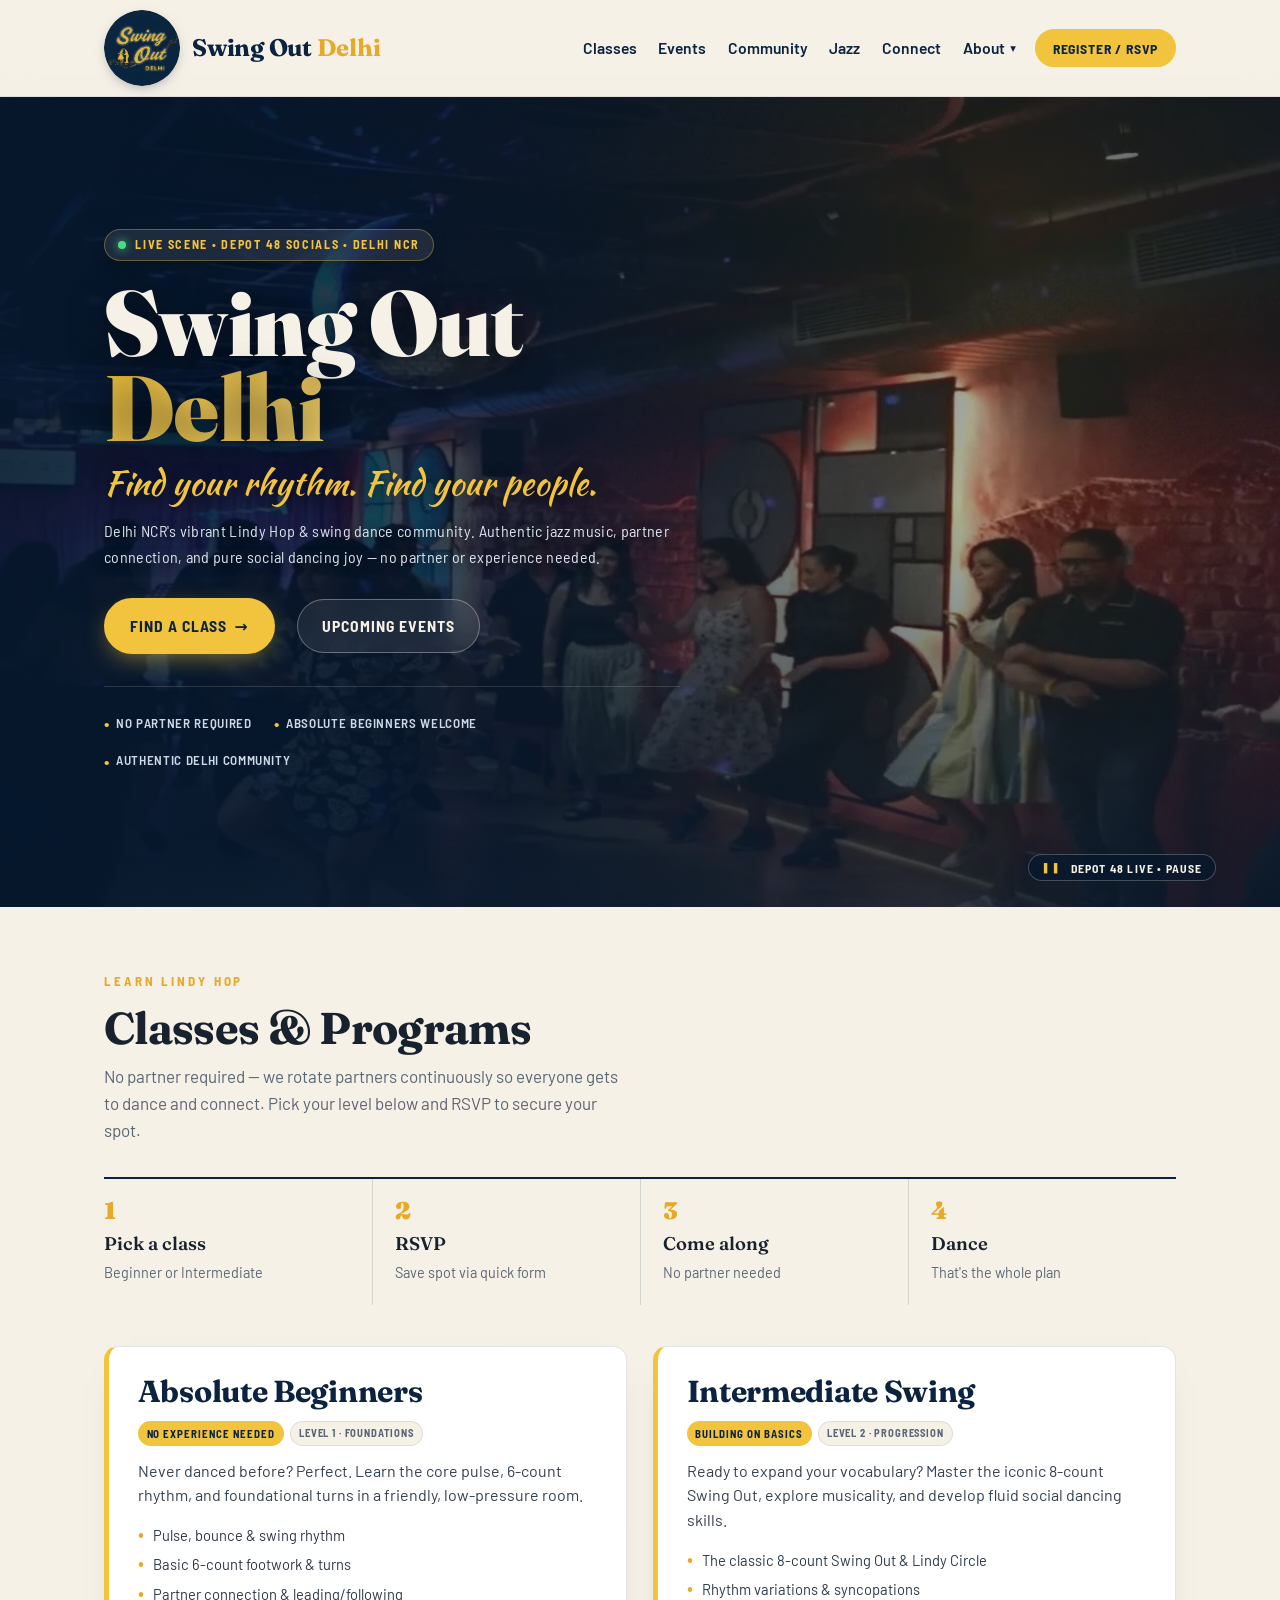
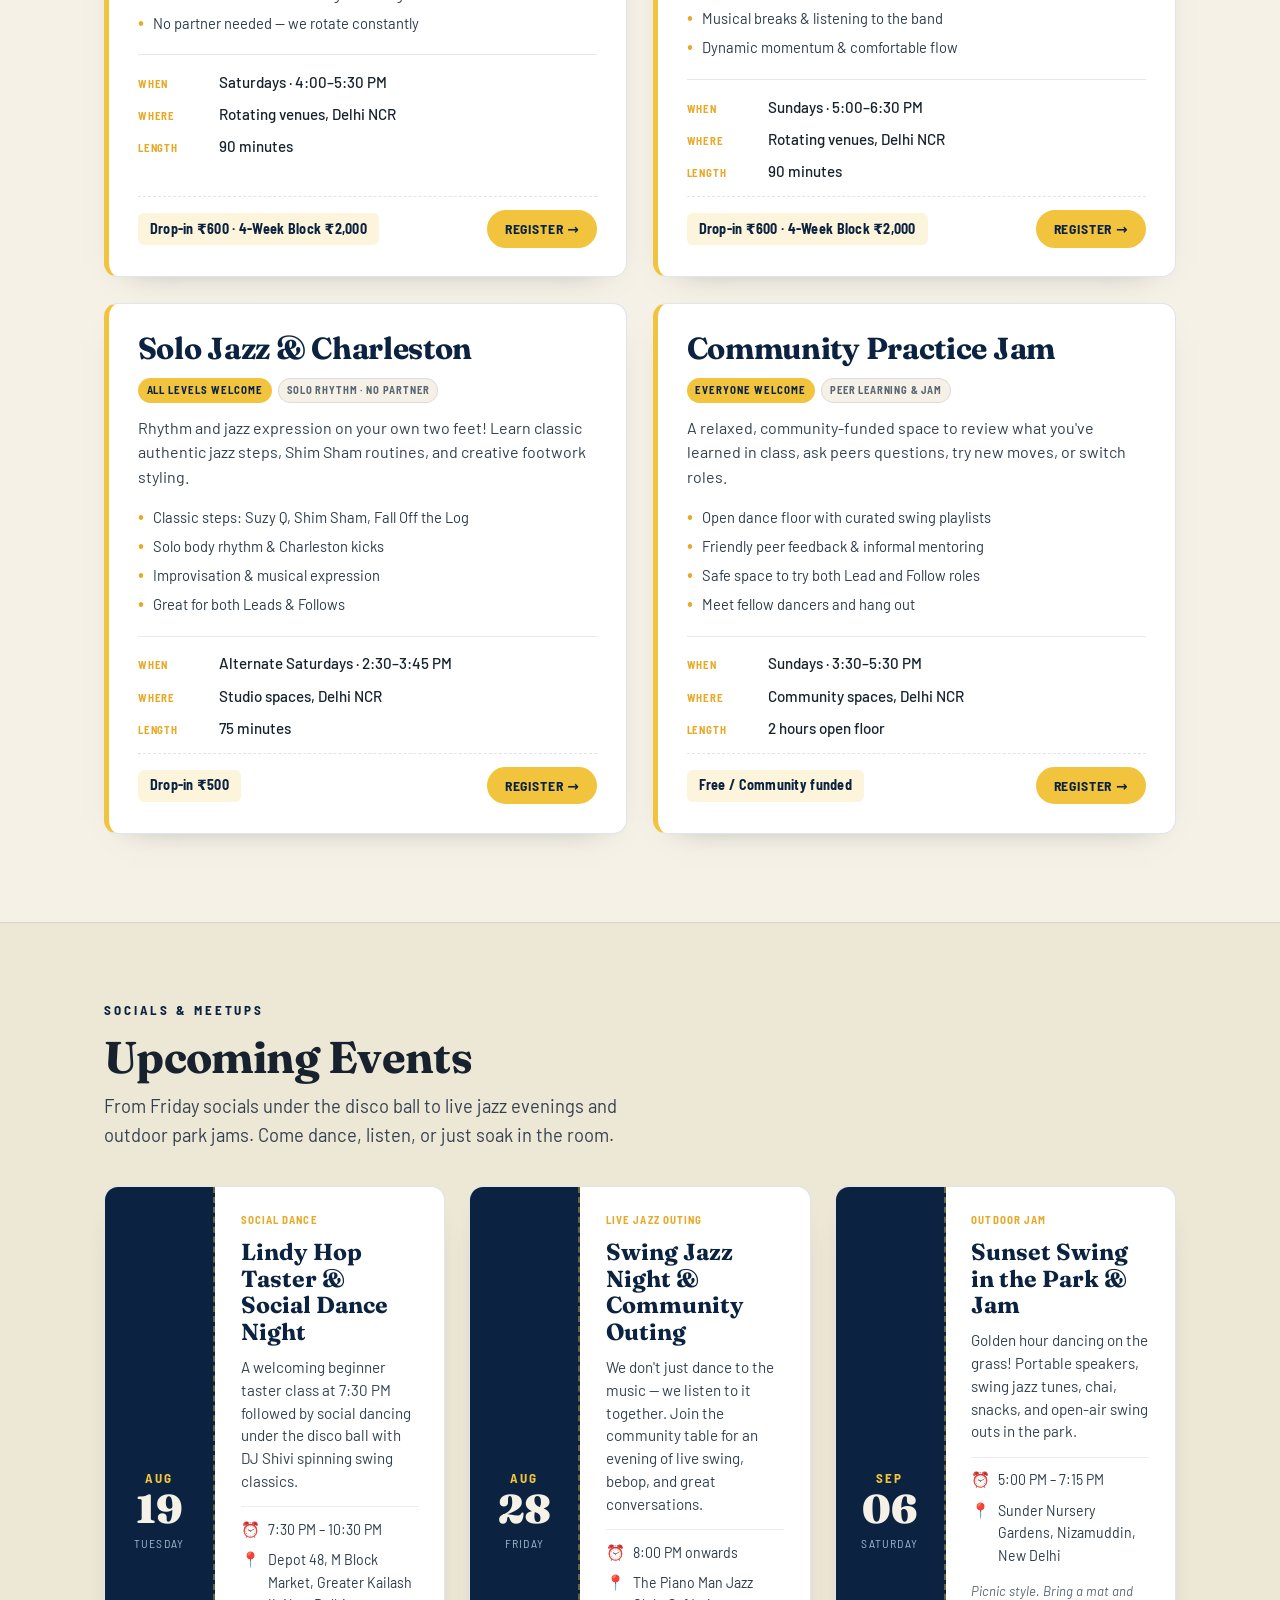
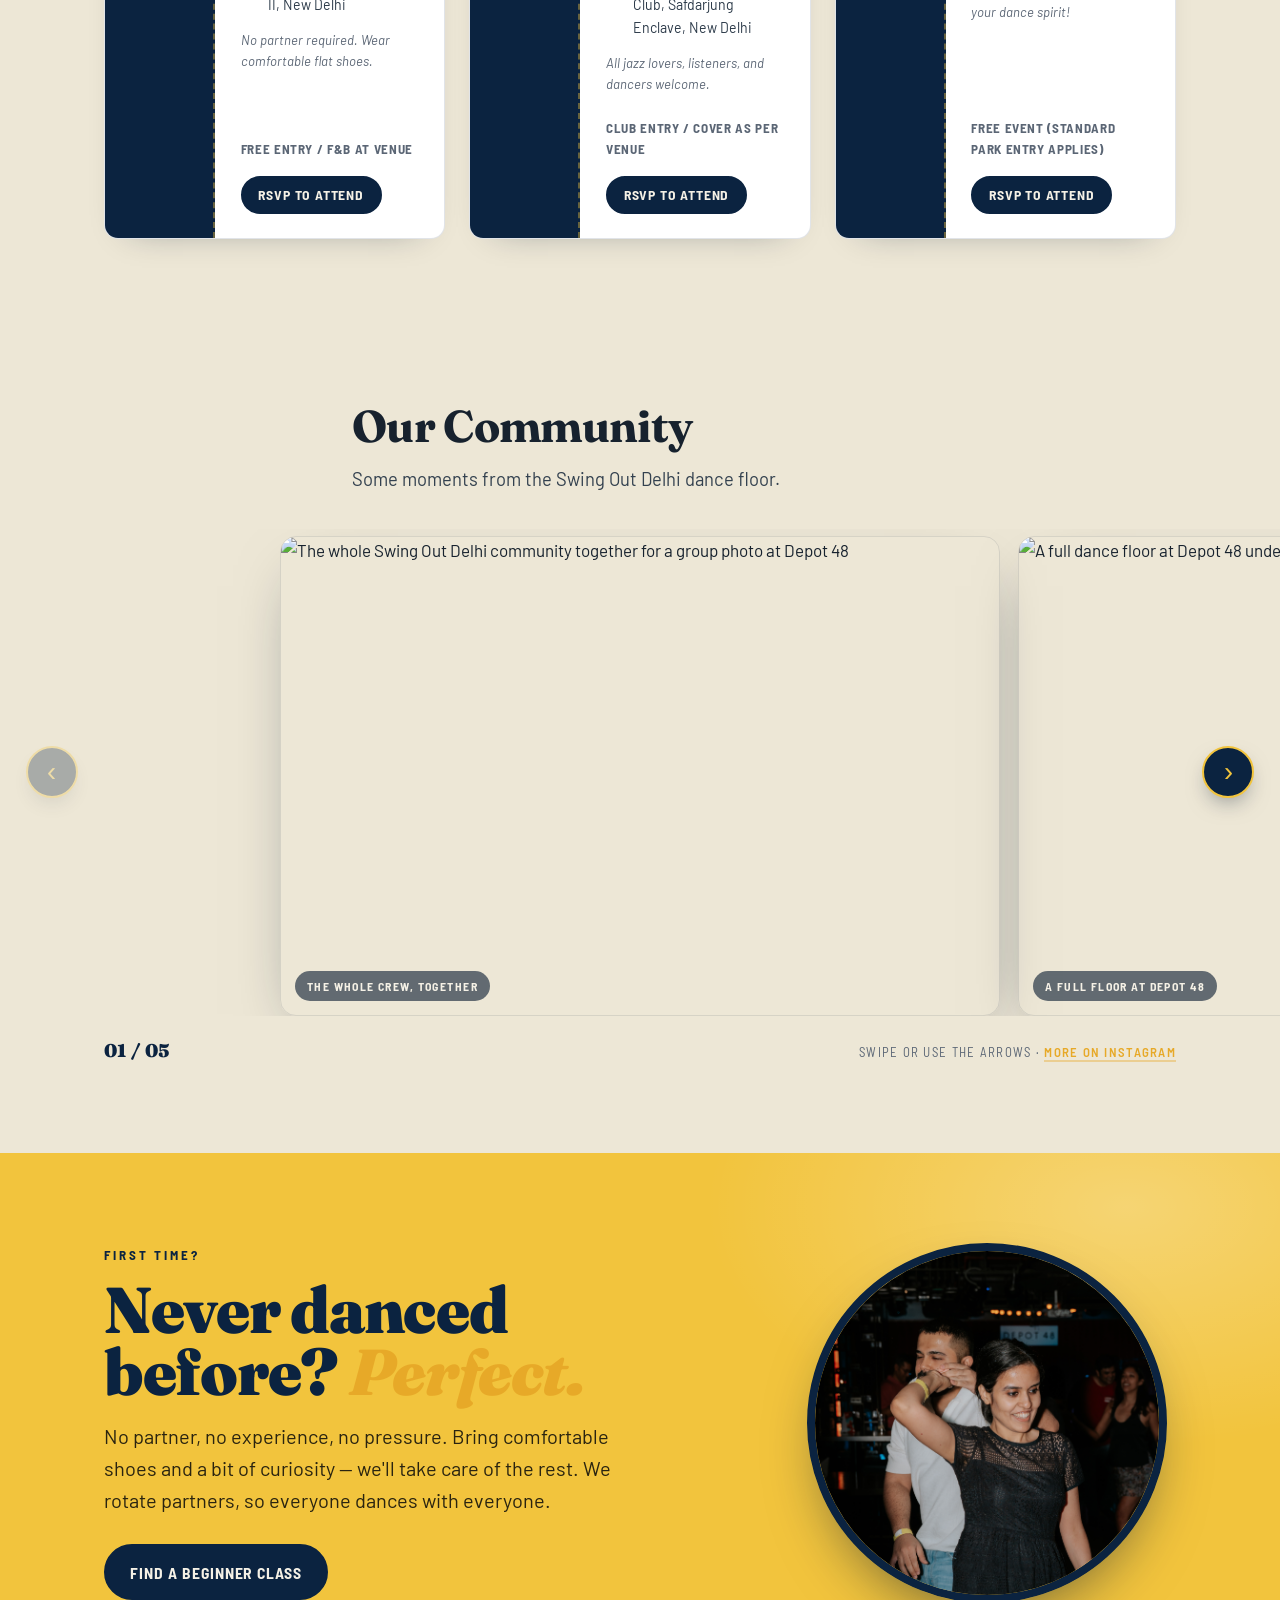
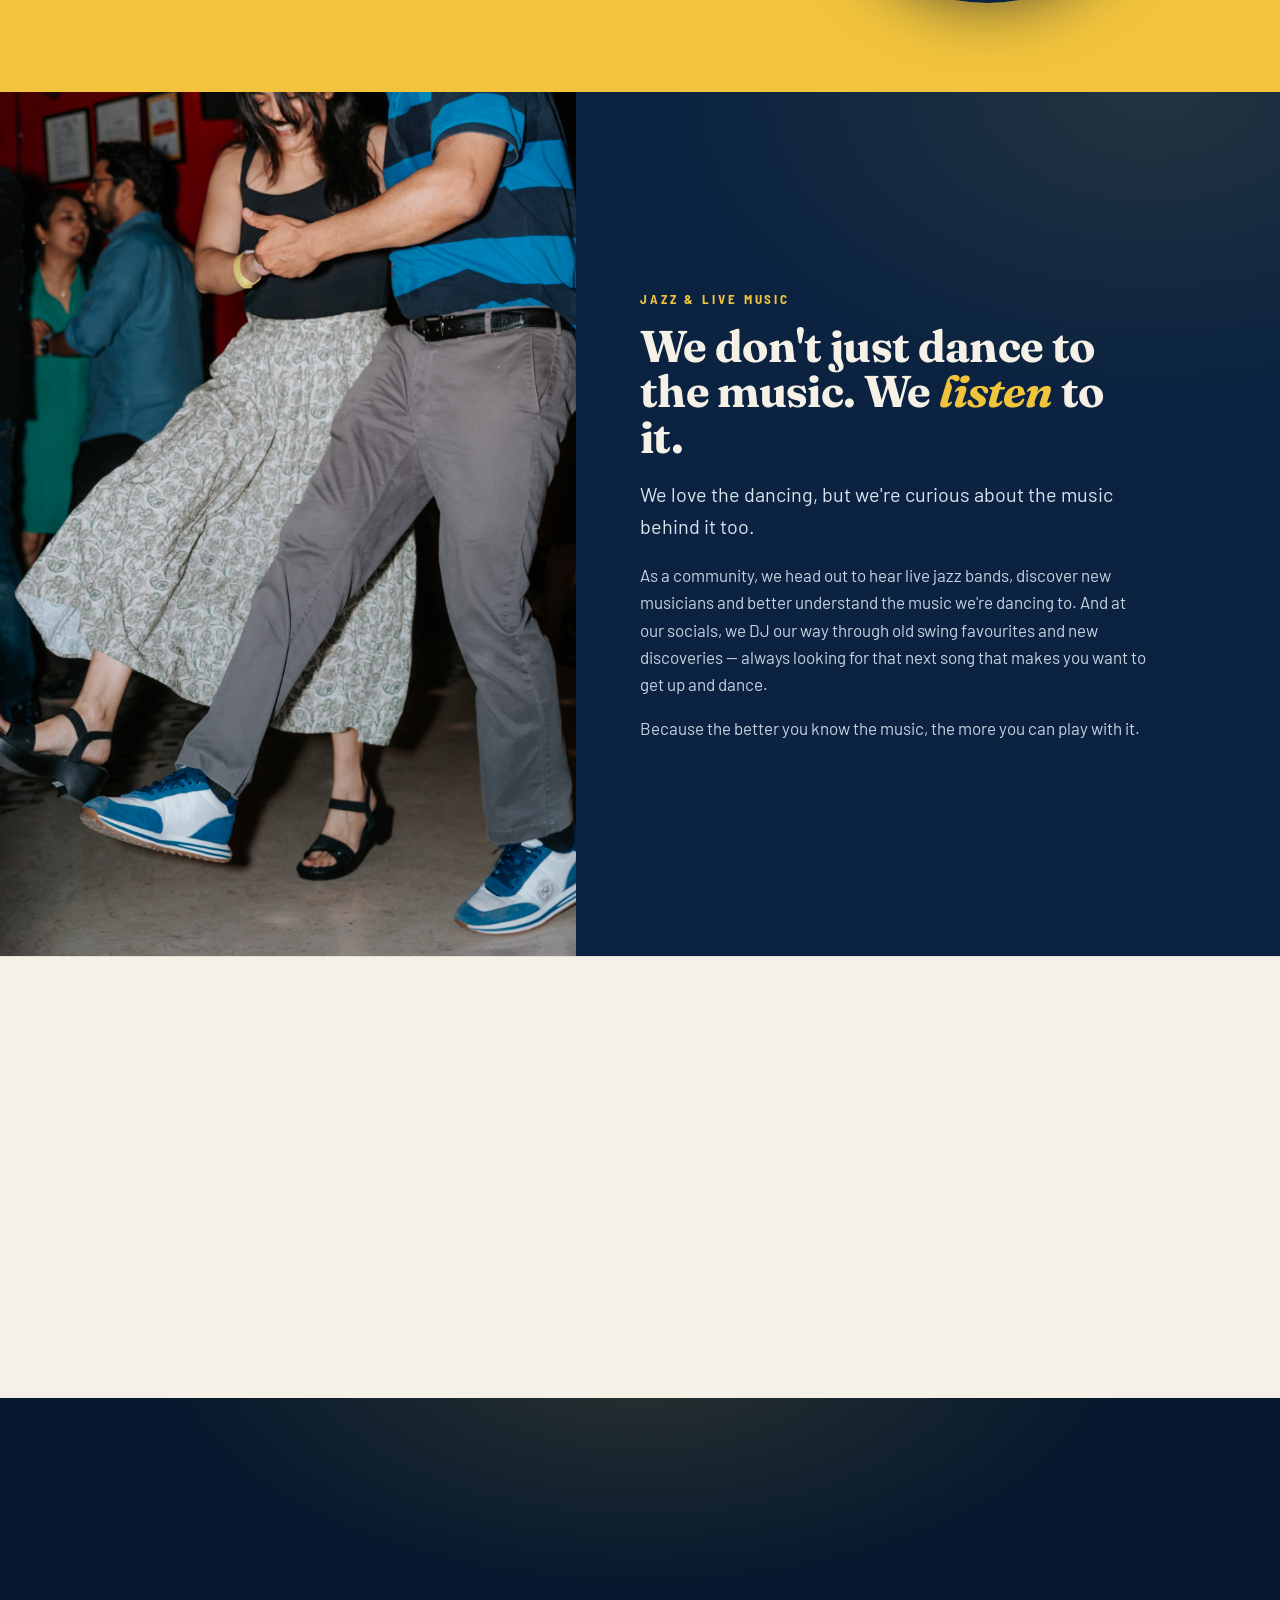
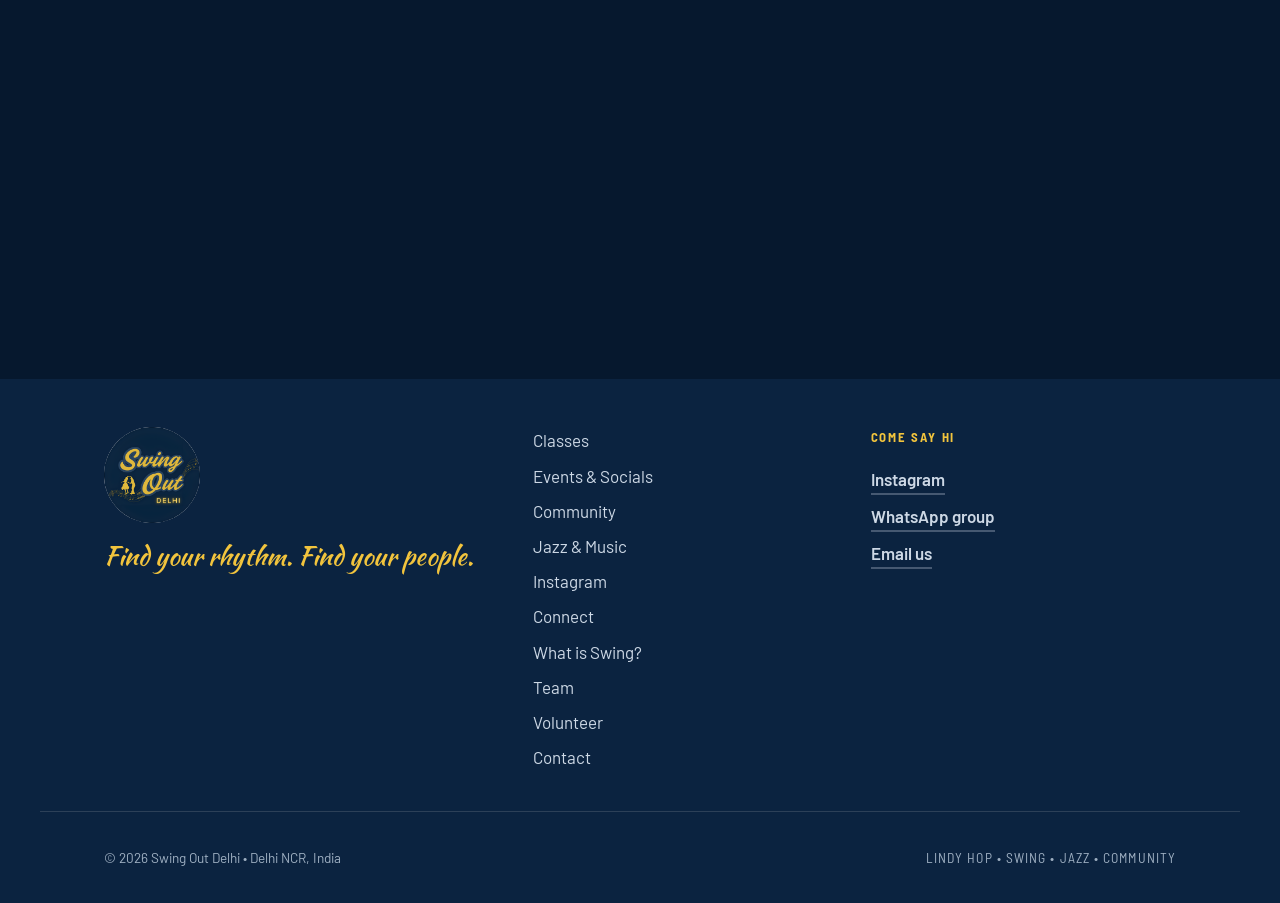
==== Sod_website8Aug26/index.html @ bc7a516e "video and structure improve" ====
<!doctype html>
<html lang="en">
<head>
  <meta charset="utf-8" />
  <meta name="viewport" content="width=device-width, initial-scale=1" />
  <title>Swing Out Delhi — Find your rhythm. Find your people.</title>
  <meta name="description" content="Swing Out Delhi is a new Lindy Hop and swing dance scene in Delhi NCR — classes, socials and jazz, built by its community. Beginners welcome. No partner required." />

  <meta property="og:title" content="Swing Out Delhi — Lindy Hop &amp; Swing Dance in Delhi" />
  <meta property="og:description" content="Find your rhythm. Find your people. A new Delhi swing scene — classes, socials and jazz. Beginners welcome, no partner required." />
  <meta property="og:type" content="website" />
  <meta property="og:image" content="assets/img/g-07468.jpg" />

  <link rel="icon" href="assets/img/logo.png" />

  <link rel="preconnect" href="https://fonts.googleapis.com" />
  <link rel="preconnect" href="https://fonts.gstatic.com" crossorigin />
  <link href="https://fonts.googleapis.com/css2?family=Fraunces:ital,opsz,wght@0,9..144,400;0,9..144,500;0,9..144,600;0,9..144,700;0,9..144,900;1,9..144,500;1,9..144,600;1,9..144,900&family=Kaushan+Script&family=Barlow:wght@400;500;600;700&family=Barlow+Semi+Condensed:wght@500;600;700&display=swap" rel="stylesheet" />

  <link rel="stylesheet" href="styles.css" />
  <noscript><style>.reveal{opacity:1;transform:none}.mobile-menu{display:none}</style></noscript>
</head>
<body>
  <a class="skip-link" href="#main">Skip to content</a>

  <!-- Header / Nav -->
  <header class="nav" id="nav">
    <div class="wrap nav__inner">
      <a class="brand" href="#top" aria-label="Swing Out Delhi home">
        <img src="assets/img/logo.png" alt="Swing Out Delhi" width="76" height="76" />
        <span class="brand__text">Swing Out <em>Delhi</em></span>
      </a>

      <nav class="nav__links" aria-label="Primary">
        <a href="#whats-on">Classes</a>
        <a href="#upcoming-events">Events</a>
        <a href="#community">Community</a>
        <a href="#jazz">Jazz</a>
        <a href="connect.html">Connect</a>
        <div class="nav__dd">
          <button type="button" class="nav__ddbtn" aria-expanded="false" aria-haspopup="true" aria-controls="aboutMenu">About</button>
          <div class="nav__ddmenu" id="aboutMenu" role="menu" aria-label="About">
            <a role="menuitem" href="what-is-swing.html">What is Swing?</a>
            <a role="menuitem" href="shivi.html">Team</a>
            <a role="menuitem" href="volunteer.html">Volunteer</a>
            <a role="menuitem" href="#contact">Contact</a>
          </div>
        </div>
      </nav>

      <button type="button" class="btn btn--sm btn--gold nav__cta" data-rsvp="general">Register / RSVP</button>

      <button class="nav__toggle" id="navToggle" aria-expanded="false" aria-controls="mobileMenu" aria-label="Open menu">
        <span></span><span></span><span></span>
      </button>
    </div>

    <div class="mobile-menu" id="mobileMenu" hidden>
      <a href="#whats-on">Classes</a>
      <a href="#upcoming-events">Events &amp; Socials</a>
      <a href="#community">Community</a>
      <a href="#beginners">Beginners</a>
      <a href="#jazz">Jazz &amp; Music</a>
      <a href="#instagram">Instagram</a>
      <a href="connect.html">Connect</a>
      <p class="mobile-menu__group">About</p>
      <a href="what-is-swing.html">What is Swing?</a>
      <a href="shivi.html">Team</a>
      <a href="volunteer.html">Volunteer</a>
      <a href="#contact">Contact</a>
      <button type="button" class="btn btn--gold" data-rsvp="general" style="margin-top:.8rem; width:100%;">Register / RSVP</button>
    </div>
  </header>

  <main id="main">
    <!-- 1 · CINEMATIC DANCE VIDEO HERO -->
    <section class="hero" id="top">
      <div class="hero__media">
        <video class="hero__video" id="heroVideo" autoplay muted loop playsinline poster="assets/img/video-poster.jpg" preload="auto">
          <source src="assets/video/dance-hero.mp4" type="video/mp4" />
          <img src="assets/img/video-poster.jpg" alt="Swing Out Delhi dancers moving together at Depot 48" />
        </video>
      </div>
      <div class="hero__overlay"></div>

      <div class="wrap hero__inner">
        <div class="hero__content">
          <div class="hero__pill reveal">
            <span class="hero__pill-dot"></span>
            <span>Live Scene &bull; Depot 48 Socials &bull; Delhi NCR</span>
          </div>

          <h1 class="hero__title reveal">
            <span class="hero__title-line">Swing Out</span>
            <span class="hero__title-line hero__title-accent">Delhi</span>
          </h1>

          <p class="hero__tagline script reveal">Find your rhythm. Find your people.</p>

          <p class="hero__sub reveal">
            Delhi NCR's vibrant Lindy Hop &amp; swing dance community. Authentic jazz music, partner connection, and pure social dancing joy — no partner or experience needed.
          </p>

          <div class="hero__cta reveal">
            <a class="btn btn--gold btn--glow" href="#whats-on">Find a Class <span aria-hidden="true">&rarr;</span></a>
            <a class="btn btn--ghost-glass" href="#upcoming-events">Upcoming Events</a>
          </div>

          <div class="hero__perks reveal">
            <span class="hero__perk">No Partner Required</span>
            <span class="hero__perk">Absolute Beginners Welcome</span>
            <span class="hero__perk">Authentic Delhi Community</span>
          </div>
        </div>
      </div>

      <!-- Floating Video Control Badge -->
      <div class="hero__video-bar">
        <button type="button" class="hero__video-btn" id="heroVideoToggle" aria-label="Pause background video" title="Toggle background video playback">
          <span class="hero__video-icon" id="heroVideoIcon" aria-hidden="true">&#10074;&#10074;</span>
          <span class="hero__video-label" id="heroVideoLabel">Depot 48 Live &bull; Pause</span>
        </button>
      </div>
    </section>

    <!-- 2 · CLASSES & LEARNING -->
    <section class="whatson" id="whats-on">
      <div class="wrap whatson__inner">
        <header class="whatson__head reveal">
          <p class="kicker">Learn Lindy Hop</p>
          <h2 class="display-2">Classes &amp; Programs</h2>
          <p class="whatson__note">
            No partner required — we rotate partners continuously so everyone gets to dance and connect. Pick your level below and RSVP to secure your spot.
          </p>
        </header>

        <ol class="steps reveal">
          <li class="step"><span class="step__n">1</span><span class="step__t">Pick a class</span><span class="step__d">Beginner or Intermediate</span></li>
          <li class="step"><span class="step__n">2</span><span class="step__t">RSVP</span><span class="step__d">Save spot via quick form</span></li>
          <li class="step"><span class="step__n">3</span><span class="step__t">Come along</span><span class="step__d">No partner needed</span></li>
          <li class="step"><span class="step__n">4</span><span class="step__t">Dance</span><span class="step__d">That's the whole plan</span></li>
        </ol>

        <div class="events" id="events"><!-- populated from data.js --></div>
      </div>
    </section>

    <!-- 2.5 · UPCOMING EVENTS & SOCIALS -->
    <section class="upcoming" id="upcoming-events">
      <div class="wrap upcoming__inner">
        <header class="upcoming__head reveal">
          <p class="kicker kicker--navy">Socials &amp; Meetups</p>
          <h2 class="display-2">Upcoming Events</h2>
          <p class="upcoming__lead">
            From Friday socials under the disco ball to live jazz evenings and outdoor park jams. Come dance, listen, or just soak in the room.
          </p>
        </header>

        <div class="upcoming-grid" id="upcomingEventsList"><!-- populated from data.js --></div>
      </div>
    </section>

    <!-- 3 · COMMUNITY (intro + carousel) -->
    <section class="community" id="community">
      <div class="wrap community__head reveal">
        <h2 class="display-2">Our Community</h2>
        <p class="community__lead">Some moments from the Swing Out Delhi dance floor.</p>
      </div>

      <!-- Photo carousel -->
      <div class="carousel" role="group" aria-roledescription="carousel" aria-label="Photos from Swing Out Delhi socials">
        <ul class="carousel__viewport" id="carouselViewport">
          <li class="carousel__slide"><figure><img src="assets/img/g-07468.jpg" alt="The whole Swing Out Delhi community together for a group photo at Depot 48" loading="lazy" /><figcaption>The whole crew, together</figcaption></figure></li>
          <li class="carousel__slide"><figure><img src="assets/img/floor-wide.jpg" alt="A full dance floor at Depot 48 under a disco ball" loading="lazy" /><figcaption>A full floor at Depot 48</figcaption></figure></li>
          <li class="carousel__slide"><figure><img src="assets/img/two-laugh.jpg" alt="Two friends laughing while dancing together" loading="lazy" /><figcaption>Dancing with friends</figcaption></figure></li>
          <li class="carousel__slide"><figure><img src="assets/img/two-spin.jpg" alt="Two dancers spinning, hands linked overhead" loading="lazy" /><figcaption>Spins and swing outs</figcaption></figure></li>
          <li class="carousel__slide"><figure><img src="assets/img/g-07485.jpg" alt="Partners dancing and smiling on the floor" loading="lazy" /><figcaption>On the floor</figcaption></figure></li>
        </ul>

        <button class="carousel__btn carousel__btn--prev" id="carPrev" type="button" aria-label="Previous photo">&#8249;</button>
        <button class="carousel__btn carousel__btn--next" id="carNext" type="button" aria-label="Next photo">&#8250;</button>

        <div class="carousel__foot wrap">
          <p class="carousel__status" id="carStatus" aria-live="polite">01 / 05</p>
          <p class="carousel__hint">Swipe or use the arrows &middot; <a class="link" href="https://www.instagram.com/swingoutdelhi/" target="_blank" rel="noopener">more on Instagram</a></p>
        </div>
      </div>
    </section>

    <!-- 4 · BEGINNER INVITATION -->
    <section class="beginner" id="beginners">
      <div class="wrap beginner__inner">
        <div class="beginner__text reveal">
          <p class="kicker kicker--navy">First time?</p>
          <h2 class="display-1">Never danced<br />before? <em>Perfect.</em></h2>
          <p class="beginner__sub">
            No partner, no experience, no pressure. Bring comfortable shoes and a bit of curiosity —
            we'll take care of the rest. We rotate partners, so everyone dances with everyone.
          </p>
          <a class="btn btn--navy" href="#whats-on">Find a beginner class</a>
        </div>
        <div class="beginner__circle reveal">
          <img src="assets/img/smile-dance.jpg" alt="A dancer smiling mid-turn on the floor at Depot 48" loading="lazy" />
        </div>
      </div>
    </section>

    <!-- 5 · JAZZ & LIVE MUSIC -->
    <section class="jazz" id="jazz">
      <div class="jazz__media reveal">
        <img src="assets/img/feet-move.jpg" alt="Close-up of dancers' feet and a swishing skirt mid-step" loading="lazy" />
      </div>
      <div class="jazz__text reveal">
        <p class="kicker kicker--gold">Jazz &amp; live music</p>
        <h2 class="display-2 on-navy">We don't just dance to the music. We <em>listen</em> to it.</h2>
        <p class="lead lead--light">
          We love the dancing, but we're curious about the music behind it too.
        </p>
        <p class="on-navy-muted">
          As a community, we head out to hear live jazz bands, discover new musicians and better
          understand the music we're dancing to. And at our socials, we DJ our way through old
          swing favourites and new discoveries — always looking for that next song that makes you
          want to get up and dance.
        </p>
        <p class="on-navy-muted">
          Because the better you know the music, the more you can play with it.
        </p>
      </div>
    <!-- 5 · JAZZ & LIVE MUSIC (ends) -->
    </section>

    <!-- 6 · INSTAGRAM GRID -->
    <section class="ig-section" id="instagram">
      <div class="wrap ig-inner">
        <header class="ig-header reveal">
          <div class="ig-header__left">
            <p class="kicker kicker--gold">@swingoutdelhi</p>
            <h2 class="display-2">Life on the dance floor</h2>
            <p class="ig-header__sub">Follow our stories, class recaps, and spontaneous social dance moments on Instagram.</p>
          </div>
          <a class="btn btn--gold btn--sm" href="https://www.instagram.com/swingoutdelhi/" target="_blank" rel="noopener">Follow @swingoutdelhi &rarr;</a>
        </header>

        <div class="ig-grid" id="igGrid"><!-- populated from data.js --></div>
      </div>
    </section>

    <!-- 7 · FINAL CTA -->
    <section class="cta" id="contact">
      <div class="wrap cta__inner">
        <p class="cta__script script reveal">Find your rhythm.</p>
        <p class="cta__script script cta__script--2 reveal">Find your people.</p>
        <p class="cta__sub reveal">There's always room on the dance floor. Come say hi.</p>
        <div class="cta__buttons reveal">
          <button type="button" class="btn btn--gold" data-rsvp="general">Register for a Class</button>
          <a class="btn btn--ghost-light" href="https://www.instagram.com/swingoutdelhi/" target="_blank" rel="noopener">Follow on Instagram</a>
        </div>
        <p class="cta__connect reveal">
          For our WhatsApp group and class announcements, write to
          <a class="link link--gold" href="mailto:swingoutdelhi@gmail.com">swingoutdelhi@gmail.com</a>.
          Classes at rotating venues across Delhi NCR.
        </p>
      </div>
    </section>
  </main>

  <footer class="footer">
    <div class="wrap footer__inner">
      <div class="footer__brand">
        <img src="assets/img/logo.png" alt="Swing Out Delhi" width="96" height="96" />
        <p class="footer__tag script">Find your rhythm. Find your people.</p>
      </div>
      <nav class="footer__nav" aria-label="Footer">
        <a href="#whats-on">Classes</a>
        <a href="#upcoming-events">Events &amp; Socials</a>
        <a href="#community">Community</a>
        <a href="#jazz">Jazz &amp; Music</a>
        <a href="#instagram">Instagram</a>
        <a href="connect.html">Connect</a>
        <a href="what-is-swing.html">What is Swing?</a>
        <a href="shivi.html">Team</a>
        <a href="volunteer.html">Volunteer</a>
        <a href="#contact">Contact</a>
      </nav>
      <div class="footer__connect">
        <p class="footer__connect-title">Come say hi</p>
        <a class="link" href="https://www.instagram.com/swingoutdelhi/" target="_blank" rel="noopener">Instagram</a>
        <a class="link" href="mailto:swingoutdelhi@gmail.com?subject=WhatsApp%20group%20access">WhatsApp group</a>
        <a class="link" href="mailto:swingoutdelhi@gmail.com">Email us</a>
      </div>
    </div>
    <div class="wrap footer__base">
      <p>&copy; <span id="year">2026</span> Swing Out Delhi &bull; Delhi NCR, India</p>
      <p class="footer__made">Lindy Hop &bull; Swing &bull; Jazz &bull; Community</p>
    </div>
  </footer>

  <!-- RSVP / Registration Modal -->
  <div class="modal-backdrop" id="rsvpModalBackdrop" role="dialog" aria-modal="true" aria-labelledby="modalTitle" aria-hidden="true">
    <div class="modal">
      <button type="button" class="modal__close" id="rsvpCloseBtn" aria-label="Close registration form">&times;</button>
      
      <!-- Form View -->
      <form class="rsvp-form" id="rsvpForm">
        <div class="modal__head">
          <p class="modal__kicker">RSVP &bull; Swing Out Delhi</p>
          <h3 class="modal__title" id="modalTitle">Save Your Spot on the Floor</h3>
          <p class="modal__sub">No partner required. Fill in your details below to register.</p>
        </div>

        <div class="form-group">
          <label class="form-label" for="rsvpSelect">Selecting Class or Event <em>*</em></label>
          <select class="form-control" id="rsvpSelect" required></select>
        </div>

        <div class="form-row">
          <div class="form-group">
            <label class="form-label" for="rsvpName">Full Name <em>*</em></label>
            <input type="text" class="form-control" id="rsvpName" placeholder="e.g. Rohan Sen" required />
          </div>
          <div class="form-group">
            <label class="form-label" for="rsvpPhone">WhatsApp / Phone <em>*</em></label>
            <input type="tel" class="form-control" id="rsvpPhone" placeholder="e.g. +91 98765 43210" required />
          </div>
        </div>

        <div class="form-group">
          <label class="form-label" for="rsvpEmail">Email Address <em>*</em></label>
          <input type="email" class="form-control" id="rsvpEmail" placeholder="you@example.com" required />
        </div>

        <div class="form-group">
          <label class="form-label">Dance Role Preference</label>
          <div class="role-grid">
            <div class="role-option">
              <input type="radio" name="danceRole" id="roleFollow" value="Follow" checked />
              <label for="roleFollow">Follow</label>
            </div>
            <div class="role-option">
              <input type="radio" name="danceRole" id="roleLead" value="Lead" />
              <label for="roleLead">Lead</label>
            </div>
            <div class="role-option">
              <input type="radio" name="danceRole" id="roleSwitch" value="Switch / Either" />
              <label for="roleSwitch">Either / Switch</label>
            </div>
          </div>
        </div>

        <div class="form-group">
          <label class="form-label">Attending Solo or with a Partner?</label>
          <div class="role-grid" style="grid-template-columns: 1fr 1fr;">
            <div class="role-option">
              <input type="radio" name="partnerStatus" id="partnerSolo" value="Solo (rotate with room)" checked />
              <label for="partnerSolo">Solo (We Rotate!)</label>
            </div>
            <div class="role-option">
              <input type="radio" name="partnerStatus" id="partnerTogether" value="With a Friend / Partner" />
              <label for="partnerTogether">With a Friend</label>
            </div>
          </div>
        </div>

        <div class="form-group">
          <label class="form-label" for="rsvpNotes">Questions or First-Timer Notes (Optional)</label>
          <input type="text" class="form-control" id="rsvpNotes" placeholder="Any questions or notes" />
        </div>

        <p class="form-error" id="rsvpError"></p>

        <button type="submit" class="btn btn--gold form-submit" id="rsvpSubmitBtn">Confirm Registration &rarr;</button>
        <p class="form-hint">We'll send venue directions and confirmation to your WhatsApp and email.</p>
      </form>

      <!-- Success View -->
      <div class="modal-success" id="rsvpSuccess">
        <div class="modal-success__icon">&#10003;</div>
        <h3>You're on the list!</h3>
        <p id="rsvpSuccessDetails">We've recorded your registration.</p>
        <p>Check your WhatsApp &amp; inbox for directions, schedule updates, and preparation tips. We can't wait to dance with you!</p>
        <button type="button" class="btn btn--navy" id="rsvpDoneBtn">Back to Website</button>
      </div>
    </div>
  </div>

  <script src="data.js"></script>
  <script src="script.js"></script>
</body>
</html>
---- Sod_website8Aug26/styles.css ----
/* =========================================================
   Swing Out Delhi — editorial jazz-poster system
   Palette from the logo: navy / mustard / cream
   ========================================================= */
:root{
  --navy:      #0B2340;
  --navy-900:  #06182E;
  --navy-800:  #10305A;
  --mustard:   #F2C43D;
  --mustard-2: #E7A928;
  --cream:     #F5F1E6;
  --cream-2:   #EDE7D6;
  --ink:       #17222E;
  --muted:     #5b6675;

  --maxw: 1200px;
  --pad: clamp(20px, 5vw, 68px);
  --radius: 14px;
  --shadow: 0 24px 60px -26px rgba(6,24,46,.5);

  --f-display: "Fraunces", Georgia, serif;
  --f-script:  "Kaushan Script", cursive;
  --f-cond:    "Barlow Semi Condensed", system-ui, sans-serif;
  --f-body:    "Barlow", system-ui, -apple-system, sans-serif;
}

*{ box-sizing:border-box; }
html{ scroll-behavior:smooth; }
body{
  margin:0; font-family:var(--f-body); color:var(--ink); background:var(--cream);
  font-size:17px; line-height:1.6; -webkit-font-smoothing:antialiased; overflow-x:hidden;
}
img{ display:block; max-width:100%; }
a{ color:inherit; }

.wrap{ width:100%; max-width:var(--maxw); margin-inline:auto; padding-inline:var(--pad); }

.skip-link{ position:absolute; left:-999px; top:0; background:var(--mustard); color:var(--navy); padding:10px 16px; z-index:200; border-radius:0 0 8px 0; font-weight:700; }
.skip-link:focus{ left:0; }
.sr-only{ position:absolute; width:1px; height:1px; padding:0; margin:-1px; overflow:hidden; clip:rect(0 0 0 0); white-space:nowrap; border:0; }

/* ---------- Type ---------- */
.script{ font-family:var(--f-script); font-weight:400; }
.kicker{ font-family:var(--f-cond); text-transform:uppercase; letter-spacing:.22em; font-size:.82rem; font-weight:700; color:var(--mustard-2); margin:0 0 .8rem; }
.kicker--gold{ color:var(--mustard); }
.kicker--navy{ color:var(--navy); }

/* Display headings — poster scale */
.display-1{ font-family:var(--f-display); font-weight:900; line-height:.96; letter-spacing:-.02em; font-size:clamp(2rem,5.25vw,4.05rem); margin:0 0 1rem; }
.display-2{ font-family:var(--f-display); font-weight:700; line-height:1.02; letter-spacing:-.015em; font-size:clamp(1.6rem,3.75vw,2.78rem); margin:0 0 1rem; }
.display-1 em, .display-2 em{ font-style:italic; color:var(--mustard-2); }
.on-navy{ color:var(--cream); }
.on-navy em{ color:var(--mustard); }
.on-navy-muted{ color:#c6d2e0; }

/* h2 used by values.html */
.h2{ font-family:var(--f-display); font-weight:600; font-size:clamp(1.9rem,4.4vw,3rem); line-height:1.06; letter-spacing:-.01em; margin:.1rem 0 1rem; }
.h2--light{ color:var(--cream); }

.lead{ font-size:clamp(1.06rem,1.6vw,1.24rem); color:#2c3a49; }
.lead--light{ color:#dbe4ee; }

/* ---------- Buttons ---------- */
.btn{
  --bg:var(--navy); --fg:var(--cream);
  display:inline-flex; align-items:center; justify-content:center; gap:.5em;
  font-family:var(--f-cond); font-weight:700; text-transform:uppercase; letter-spacing:.06em; font-size:.98rem;
  text-decoration:none; cursor:pointer; background:var(--bg); color:var(--fg); border:2px solid var(--bg);
  padding:.85em 1.55em; border-radius:100px; transition:transform .18s ease, box-shadow .18s ease, background .18s ease, color .18s ease;
}
.btn:hover{ transform:translateY(-2px); box-shadow:0 12px 26px -12px rgba(6,24,46,.6); }
.btn--gold{ --bg:var(--mustard); --fg:var(--navy); border-color:var(--mustard); }
.btn--navy{ --bg:var(--navy); --fg:var(--cream); border-color:var(--navy); }
.btn--ghost{ background:transparent; color:var(--cream); border-color:rgba(245,241,230,.65); }
.btn--ghost:hover{ background:var(--cream); color:var(--navy); }
.btn--ghost-light{ background:transparent; color:var(--cream); border-color:rgba(245,241,230,.6); }
.btn--ghost-light:hover{ background:var(--cream); color:var(--navy); }
.btn--sm{ padding:.6em 1.15em; font-size:.86rem; }

.link{ color:var(--mustard-2); text-decoration:none; border-bottom:2px solid rgba(231,169,40,.4); font-weight:600; }
.link:hover{ border-color:var(--mustard-2); }
.link--gold{ color:var(--mustard); border-color:rgba(242,196,61,.4); }
.link--gold:hover{ border-color:var(--mustard); }

/* ---------- Nav ---------- */
.nav{ position:sticky; top:0; z-index:100; background:rgba(245,241,230,.88); backdrop-filter:blur(16px); -webkit-backdrop-filter:blur(16px); border-bottom:1px solid rgba(11,35,64,.08); transition:box-shadow .25s ease, background .25s ease; }
.nav.scrolled{ box-shadow:0 10px 32px -16px rgba(6,24,46,.5); background:rgba(245,241,230,.98); }
.nav__inner{ display:flex; align-items:center; gap:1.2rem; height:96px; }
.brand{ display:flex; align-items:center; gap:.75rem; text-decoration:none; margin-right:auto; }
.brand img{ border-radius:50%; width:76px; height:76px; box-shadow:0 4px 14px -6px rgba(6,24,46,.5); transition:transform .2s ease; }
.brand:hover img{ transform:scale(1.04); }
.brand__text{ font-family:var(--f-display); font-weight:700; font-size:1.5rem; color:var(--navy); letter-spacing:-.01em; }
.brand__text em{ font-style:normal; color:var(--mustard-2); }
.nav__links{ display:flex; align-items:center; gap:1.35rem; }
.nav__links > a{ text-decoration:none; color:var(--navy); font-weight:600; font-size:.98rem; position:relative; padding:.2rem 0; }
.nav__links > a::after{ content:""; position:absolute; left:0; bottom:-2px; width:0; height:2px; background:var(--mustard); transition:width .2s ease; }
.nav__links > a:hover::after{ width:100%; }

/* About dropdown */
.nav__dd{ position:relative; }
.nav__ddbtn{ font-family:var(--f-body); font-weight:600; font-size:.98rem; color:var(--navy); background:none; border:0; cursor:pointer; padding:.2rem 0; display:inline-flex; align-items:center; gap:.35em; }
.nav__ddbtn::after{ content:"\25BE"; font-size:.72em; transition:transform .2s ease; }
.nav__dd:hover .nav__ddbtn::after, .nav__ddmenu.open + .nav__ddbtn::after{ transform:rotate(180deg); }
.nav__ddmenu{ position:absolute; top:calc(100% + .7rem); right:0; min-width:180px; background:var(--cream);
  border:1px solid rgba(11,35,64,.12); border-radius:12px; box-shadow:0 20px 44px -20px rgba(6,24,46,.45);
  padding:.5rem; display:grid; gap:.1rem; opacity:0; visibility:hidden; transform:translateY(6px);
  transition:opacity .18s ease, transform .18s ease, visibility .18s; z-index:120; }
.nav__dd:hover .nav__ddmenu, .nav__dd:focus-within .nav__ddmenu, .nav__ddmenu.open{ opacity:1; visibility:visible; transform:translateY(0); }
.nav__ddmenu a{ text-decoration:none; color:var(--navy); font-weight:600; font-size:.95rem; padding:.55rem .75rem; border-radius:8px; }
.nav__ddmenu a:hover{ background:rgba(242,196,61,.2); }
.mobile-menu__group{ font-family:var(--f-cond); text-transform:uppercase; letter-spacing:.14em; font-size:.74rem; font-weight:700; color:var(--mustard-2); margin:1rem 0 .1rem; padding-top:.6rem; border-top:1px solid rgba(11,35,64,.08); }
.mobile-menu__group + a{ padding-left:.9rem; }
.mobile-menu__group ~ a[href]:not(.btn){ padding-left:.9rem; }
.nav__toggle{ display:none; flex-direction:column; gap:5px; background:none; border:0; padding:8px; cursor:pointer; }
.nav__toggle span{ width:26px; height:2.5px; background:var(--navy); border-radius:2px; transition:.25s; }
.nav__toggle[aria-expanded="true"] span:nth-child(1){ transform:translateY(7.5px) rotate(45deg); }
.nav__toggle[aria-expanded="true"] span:nth-child(2){ opacity:0; }
.nav__toggle[aria-expanded="true"] span:nth-child(3){ transform:translateY(-7.5px) rotate(-45deg); }
.mobile-menu[hidden]{ display:none; }
.mobile-menu{ display:flex; flex-direction:column; gap:.2rem; padding:1rem var(--pad) 1.6rem; background:var(--cream); border-bottom:1px solid rgba(11,35,64,.1); }
.mobile-menu a{ text-decoration:none; color:var(--navy); font-weight:600; padding:.7rem 0; border-bottom:1px solid rgba(11,35,64,.08); }
.mobile-menu .btn{ margin-top:.8rem; }

/* ---------- 1 · Cinematic Video Hero ---------- */
.hero{ position:relative; min-height:min(90vh, 840px); display:flex; align-items:center; overflow:hidden; color:var(--cream); background:var(--navy-900); }
.hero__media{ position:absolute; inset:0; overflow:hidden; }
.hero__video{ width:100%; height:100%; object-fit:cover; object-position:center center; transform:scale(1.02); transition:opacity .4s ease; }
.hero__overlay{
  position:absolute; inset:0; pointer-events:none;
  background:
    linear-gradient(95deg, rgba(6,24,46,.92) 0%, rgba(6,24,46,.76) 42%, rgba(6,24,46,.32) 74%, rgba(6,24,46,.5) 100%),
    radial-gradient(circle at 80% 25%, rgba(242,196,61,.18) 0%, transparent 65%),
    linear-gradient(180deg, rgba(6,24,46,.15) 0%, transparent 50%, rgba(6,24,46,.75) 100%);
}
.hero__inner{ position:relative; padding-block:clamp(4rem,10vh,6rem); z-index:2; }
.hero__content{ max-width:36rem; }

/* Live Badge Pill */
.hero__pill{
  display:inline-flex; align-items:center; gap:.55rem; padding:.42em 1.1em;
  border-radius:100px; background:rgba(255,255,255,.09); backdrop-filter:blur(10px); -webkit-backdrop-filter:blur(10px);
  border:1px solid rgba(242,196,61,.35); font-family:var(--f-cond); text-transform:uppercase;
  font-weight:700; font-size:.76rem; letter-spacing:.14em; color:var(--mustard); margin-bottom:1.2rem;
  box-shadow:0 4px 18px -4px rgba(0,0,0,.35);
}
.hero__pill-dot{
  width:8px; height:8px; border-radius:50%; background:#4ade80;
  box-shadow:0 0 10px #4ade80; animation:hero-pulse 2s infinite;
}
@keyframes hero-pulse{
  0%, 100%{ transform:scale(1); opacity:1; }
  50%{ transform:scale(1.4); opacity:.6; }
}

.hero__title{ font-family:var(--f-display); font-weight:900; line-height:.92; margin:0; letter-spacing:-.02em; text-shadow:0 6px 34px rgba(0,0,0,.5); }
.hero__title-line{ display:block; font-size:clamp(2.5rem,8vw,5.8rem); }
.hero__title-accent{
  background:linear-gradient(135deg, #F2C43D 0%, #FFDC73 45%, #E7A928 100%);
  -webkit-background-clip:text; -webkit-text-fill-color:transparent;
}
.hero__tagline{ font-family:var(--f-script); font-size:clamp(1.4rem, 2.8vw, 2.1rem); color:var(--mustard); margin:.9rem 0 .4rem; line-height:1.1; text-shadow:0 4px 20px rgba(0,0,0,.5); }
.hero__sub{ font-family:var(--f-cond); font-size:clamp(.95rem,1.25vw,1.1rem); letter-spacing:.02em; color:#dbe2ec; margin:1rem 0 1.8rem; text-shadow:0 2px 12px rgba(0,0,0,.6); line-height:1.6; }
.hero__cta{ display:flex; align-items:center; flex-wrap:wrap; gap:.8rem 1.4rem; }

/* Modern Button Enhancements */
.btn--glow{ box-shadow:0 8px 24px -6px rgba(242,196,61,.55); }
.btn--glow:hover{ box-shadow:0 14px 34px -6px rgba(242,196,61,.75); transform:translateY(-3px); }
.btn--ghost-glass{
  background:rgba(255,255,255,.08); color:var(--cream); border:1.5px solid rgba(245,241,230,.35);
  backdrop-filter:blur(10px); -webkit-backdrop-filter:blur(10px);
}
.btn--ghost-glass:hover{
  background:var(--cream); color:var(--navy); border-color:var(--cream);
  transform:translateY(-3px); box-shadow:0 12px 28px -10px rgba(6,24,46,.6);
}

/* Perks / Trust Indicators */
.hero__perks{
  display:flex; flex-wrap:wrap; gap:.6rem 1.4rem; margin-top:2rem;
  padding-top:1.4rem; border-top:1px solid rgba(245,241,230,.15);
}
.hero__perk{
  font-family:var(--f-cond); font-size:.82rem; font-weight:600;
  letter-spacing:.05em; text-transform:uppercase; color:#cdd9e8;
  display:inline-flex; align-items:center; gap:.4rem;
}
.hero__perk::before{ content:"•"; color:var(--mustard); font-size:1.1rem; }

/* Video Control Button */
.hero__video-bar{ position:absolute; bottom:1.6rem; right:var(--pad); z-index:10; }
.hero__video-btn{
  display:inline-flex; align-items:center; gap:.6rem; padding:.5em 1.05em;
  border-radius:100px; background:rgba(6,24,46,.65); backdrop-filter:blur(10px); -webkit-backdrop-filter:blur(10px);
  border:1px solid rgba(245,241,230,.25); color:var(--cream);
  font-family:var(--f-cond); text-transform:uppercase; font-size:.74rem;
  letter-spacing:.1em; font-weight:700; cursor:pointer;
  transition:background .2s ease, border-color .2s ease, transform .2s ease;
}
.hero__video-btn:hover{ background:rgba(6,24,46,.9); border-color:var(--mustard); transform:scale(1.03); }
.hero__video-icon{ font-size:.65rem; color:var(--mustard); line-height:1; }

/* ---------- 2 · What's On (steps + event cards) ---------- */
.whatson{ background:var(--cream); padding:clamp(2.8rem,5vw,4.2rem) 0 clamp(3.4rem,7vw,5.5rem); }
.whatson__head{ max-width:52rem; margin-bottom:2rem; }
.whatson__head .display-2{ margin:0 0 .8rem; }
.whatson__note{ color:var(--muted); max-width:52ch; margin:0; }

.steps{ list-style:none; margin:0 0 2.6rem; padding:0; display:grid; grid-template-columns:repeat(4,1fr); gap:0; border-top:2px solid var(--navy); }
.step{ position:relative; padding:1.3rem 1.4rem 1.3rem 0; }
.step + .step{ border-left:1px solid rgba(11,35,64,.14); padding-left:1.4rem; }
.step__n{ font-family:var(--f-display); font-weight:900; font-size:1.5rem; color:var(--mustard-2); line-height:1; display:block; margin-bottom:.35rem; }
.step__t{ display:block; font-family:var(--f-display); font-weight:600; font-size:1.15rem; }
.step__d{ display:block; color:var(--muted); font-size:.9rem; margin-top:.15rem; }

.events{ display:grid; grid-template-columns:repeat(2,1fr); gap:1.6rem; }
.event{ background:#fff; border:1px solid rgba(11,35,64,.12); border-radius:var(--radius); padding:1.8rem;
  display:flex; flex-direction:column; gap:.8rem; box-shadow:0 12px 32px -26px rgba(6,24,46,.5);
  border-left:5px solid var(--mustard); transition:transform .18s ease, box-shadow .18s ease; }
.event:hover{ transform:translateY(-4px); box-shadow:0 22px 46px -26px rgba(6,24,46,.55); }
.event__top{ display:flex; align-items:flex-start; justify-content:space-between; gap:.8rem; flex-wrap:wrap; }
.event__name{ font-family:var(--f-display); font-weight:700; font-size:clamp(1.4rem,2.4vw,1.9rem); line-height:1.05; margin:0; letter-spacing:-.01em; color:var(--navy); }
.event__tags{ display:flex; gap:.4rem; flex-wrap:wrap; align-items:center; }
.event__level{ width:max-content; font-family:var(--f-cond); text-transform:uppercase; letter-spacing:.09em; font-size:.68rem; font-weight:700; color:var(--navy); background:var(--mustard); padding:.35em .8em; border-radius:100px; white-space:nowrap; }
.event__tag{ width:max-content; font-family:var(--f-cond); text-transform:uppercase; letter-spacing:.08em; font-size:.66rem; font-weight:700; color:var(--muted); background:var(--cream); border:1px solid rgba(11,35,64,.1); padding:.3em .75em; border-radius:100px; white-space:nowrap; }
.event__blurb{ margin:0; color:#33414f; font-size:1rem; line-height:1.55; }
.event__highlights{ list-style:none; margin:.2rem 0; padding:0; display:grid; gap:.35rem; }
.event__highlights li{ font-size:.92rem; color:#2c3a49; display:flex; align-items:baseline; gap:.6rem; }
.event__highlights li::before{ content:"•"; color:var(--mustard-2); font-size:1.2rem; line-height:1; }
.event__meta{ margin:.2rem 0 0; display:grid; gap:.5rem; border-top:1px solid rgba(11,35,64,.1); padding-top:.9rem; }
.event__meta div{ display:grid; grid-template-columns:4.6rem 1fr; gap:.5rem; align-items:baseline; }
.event__meta dt{ font-family:var(--f-cond); text-transform:uppercase; letter-spacing:.08em; font-size:.68rem; font-weight:700; color:var(--mustard-2); }
.event__meta dd{ margin:0; font-weight:500; font-size:.95rem; }
.event__footer{ display:flex; align-items:center; justify-content:space-between; gap:1rem; margin-top:auto; padding-top:.8rem; border-top:1px dashed rgba(11,35,64,.12); flex-wrap:wrap; }
.event__price{ font-family:var(--f-cond); font-weight:700; font-size:.88rem; color:var(--navy); background:rgba(242,196,61,.18); padding:.35em .85em; border-radius:6px; letter-spacing:.02em; }
.event__cta{ margin:0; }

/* ---------- 2.5 · Upcoming Events & Socials (vintage ticket cards) ---------- */
.upcoming{ background:var(--cream-2); padding:clamp(3.2rem,6vw,5rem) 0; border-top:1px solid rgba(11,35,64,.08); }
.upcoming__head{ max-width:52rem; margin-bottom:2.2rem; }
.upcoming__head .display-2{ margin:0 0 .8rem; }
.upcoming__lead{ color:#33414f; font-size:clamp(1.02rem,1.5vw,1.15rem); margin:0; max-width:56ch; }

.upcoming-grid{ display:grid; grid-template-columns:repeat(auto-fit, minmax(320px, 1fr)); gap:1.5rem; }
.event-ticket{
  background:#fff; border-radius:var(--radius); border:1px solid rgba(11,35,64,.12);
  display:grid; grid-template-columns:110px 1fr; overflow:hidden;
  box-shadow:0 14px 34px -26px rgba(6,24,46,.45); transition:transform .18s ease, box-shadow .18s ease;
}
.event-ticket:hover{ transform:translateY(-4px); box-shadow:0 24px 48px -26px rgba(6,24,46,.55); }
.event-ticket__date{
  background:var(--navy); color:var(--cream); display:flex; flex-direction:column;
  align-items:center; justify-content:center; text-align:center; padding:1.4rem .8rem;
  border-right:2px dashed rgba(242,196,61,.4); position:relative;
}
.event-ticket__month{ font-family:var(--f-cond); text-transform:uppercase; font-weight:700; font-size:.82rem; letter-spacing:.16em; color:var(--mustard); line-height:1; }
.event-ticket__day{ font-family:var(--f-display); font-weight:900; font-size:2.5rem; line-height:1.05; margin:.2rem 0; color:var(--cream); }
.event-ticket__weekday{ font-family:var(--f-cond); text-transform:uppercase; font-size:.74rem; letter-spacing:.1em; color:#a2b7cf; }
.event-ticket__body{ padding:1.5rem 1.6rem; display:flex; flex-direction:column; gap:.65rem; }
.event-ticket__tag{ font-family:var(--f-cond); text-transform:uppercase; letter-spacing:.1em; font-size:.68rem; font-weight:700; color:var(--mustard-2); }
.event-ticket__title{ font-family:var(--f-display); font-weight:700; font-size:clamp(1.2rem,2vw,1.45rem); line-height:1.15; margin:0; color:var(--navy); }
.event-ticket__blurb{ font-size:.95rem; color:#33414f; margin:0; line-height:1.5; }
.event-ticket__meta{ display:grid; gap:.35rem; font-size:.88rem; color:#2c3a49; margin-top:.2rem; padding-top:.6rem; border-top:1px solid rgba(11,35,64,.08); }
.event-ticket__meta-item{ display:flex; align-items:baseline; gap:.5rem; }
.event-ticket__meta-icon{ color:var(--mustard-2); font-weight:700; font-size:.95rem; }
.event-ticket__note{ font-size:.82rem; color:var(--muted); font-style:italic; margin:.2rem 0 0; }
.event-ticket__foot{ display:flex; align-items:center; justify-content:space-between; gap:1rem; margin-top:auto; padding-top:.8rem; flex-wrap:wrap; }
.event-ticket__cover{ font-family:var(--f-cond); font-weight:700; font-size:.82rem; color:var(--muted); text-transform:uppercase; letter-spacing:.05em; }


/* ---------- 3 · Community (intro + carousel) ---------- */
.community{ background:var(--cream-2); padding:clamp(3.4rem,7vw,5.5rem) 0; }
.community__head{ max-width:44rem; margin-bottom:2.2rem; }
.pullquote{ font-family:var(--f-display); font-weight:700; font-size:clamp(1.5rem,3.45vw,2.48rem); line-height:1.04; letter-spacing:-.015em; margin:.2rem 0 1rem; }
.pullquote em{ font-style:italic; color:var(--mustard-2); }
.community__lead{ font-size:clamp(1.02rem,1.5vw,1.15rem); color:#33414f; margin:0; max-width:60ch; }

.carousel{ position:relative; }
.carousel__viewport{ list-style:none; margin:0; display:grid; grid-auto-flow:column;
  grid-auto-columns:min(720px, 60vw); gap:18px; overflow-x:auto; overscroll-behavior-x:contain;
  scroll-snap-type:x mandatory; -webkit-overflow-scrolling:touch; scrollbar-width:none;
  padding-inline:max(var(--pad), calc((100vw - min(720px, 60vw)) / 2)); padding-block:.4rem 0; }
.carousel__viewport::-webkit-scrollbar{ display:none; }
.carousel__slide{ scroll-snap-align:center; margin:0; }
.carousel__slide figure{ margin:0; position:relative; border-radius:16px; overflow:hidden; box-shadow:var(--shadow); border:1px solid rgba(11,35,64,.1); }
.carousel__slide img{ width:100%; aspect-ratio:3/2; object-fit:cover; display:block; }
.carousel__slide figcaption{ position:absolute; left:14px; bottom:14px; color:var(--cream);
  font-family:var(--f-cond); text-transform:uppercase; letter-spacing:.12em; font-size:.74rem; font-weight:700;
  background:rgba(6,24,46,.6); padding:.5em 1em; border-radius:100px; backdrop-filter:blur(3px); }
.carousel__btn{ position:absolute; top:calc(50% - 1.6rem); transform:translateY(-50%); z-index:3;
  width:52px; height:52px; border-radius:50%; border:2px solid var(--mustard); background:var(--navy); color:var(--mustard);
  font-size:1.7rem; line-height:1; cursor:pointer; display:grid; place-items:center;
  box-shadow:0 10px 24px -10px rgba(6,24,46,.6); transition:background .18s ease, color .18s ease, transform .18s ease, opacity .18s ease; }
.carousel__btn:hover{ background:var(--mustard); color:var(--navy); transform:translateY(-50%) scale(1.06); }
.carousel__btn:disabled{ opacity:.3; cursor:default; }
.carousel__btn--prev{ left:clamp(8px, 2vw, 28px); }
.carousel__btn--next{ right:clamp(8px, 2vw, 28px); }
.carousel__foot{ display:flex; align-items:baseline; justify-content:space-between; gap:1rem; flex-wrap:wrap; margin-top:1.2rem; }
.carousel__status{ font-family:var(--f-display); font-weight:900; font-size:1.15rem; color:var(--navy); margin:0; letter-spacing:.02em; }
.carousel__hint{ font-family:var(--f-cond); text-transform:uppercase; letter-spacing:.1em; font-size:.8rem; color:var(--muted); margin:0; }

/* ---------- 4 · Beginner invitation (mustard moment) ---------- */
.beginner{ background:var(--mustard); color:var(--navy); padding:clamp(3.4rem,7vw,6rem) 0;
  background-image:radial-gradient(700px 400px at 88% 10%, rgba(255,255,255,.28), transparent 60%); }
.beginner__inner{ display:grid; grid-template-columns:1.25fr .75fr; align-items:center; gap:clamp(2rem,5vw,4rem); }
.beginner__text{ max-width:34rem; }
.beginner__sub{ font-size:clamp(1.05rem,1.7vw,1.25rem); color:#2a2410; margin:0 0 1.8rem; }
.beginner__circle{ justify-self:center; }
.beginner__circle img{ width:min(360px,72vw); aspect-ratio:1/1; object-fit:cover; object-position:center 22%; border-radius:50%;
  border:8px solid var(--navy); box-shadow:0 26px 60px -22px rgba(6,24,46,.6); }

/* ---------- 4 · Jazz (dark split) ---------- */
.jazz{ background:var(--navy); color:var(--cream); display:grid; grid-template-columns:.9fr 1.1fr; align-items:stretch;
  background-image:radial-gradient(800px 500px at 90% 0%, rgba(242,196,61,.1), transparent 60%); }
.jazz__media{ overflow:hidden; }
.jazz__media img{ width:100%; height:100%; min-height:360px; object-fit:cover; object-position:center 35%; }
.jazz__text{ padding:clamp(3rem,6vw,6rem) var(--pad); max-width:40rem; align-self:center; }
.pull{ font-family:var(--f-script); color:var(--mustard); font-size:clamp(1.45rem,3vw,2.18rem); margin:1.4rem 0 0; }

/* ---------- History timeline (history.html) ---------- */
.timeline{ display:grid; grid-template-columns:repeat(3,1fr); gap:1.6rem; margin-top:clamp(1.8rem,4vw,2.6rem); }
.tl-item{ position:relative; padding-top:1.4rem; border-top:3px solid var(--navy); }
.tl-era{ font-family:var(--f-display); font-weight:900; font-size:clamp(1.4rem,2.6vw,2rem); color:var(--mustard-2); letter-spacing:-.01em; display:block; }
.tl-item h3{ font-family:var(--f-display); font-weight:600; font-size:1.3rem; margin:.35rem 0 .5rem; }
.tl-item p{ margin:0; color:#33414f; font-size:.98rem; }

/* ---------- 6 · Connect (dark) ---------- */
.connect{ background:var(--navy); color:var(--cream); padding:clamp(3.4rem,7vw,6rem) 0;
  background-image:radial-gradient(700px 460px at 12% 6%, rgba(242,196,61,.1), transparent 60%); }
.connect__head{ max-width:44rem; margin-bottom:clamp(2rem,4vw,2.8rem); }
.connect__body{ display:grid; grid-template-columns:.82fr 1.18fr; gap:clamp(2rem,5vw,4rem); align-items:start; }
.connect__media img{ width:100%; aspect-ratio:4/5; object-fit:cover; object-position:center 30%; border-radius:var(--radius); box-shadow:var(--shadow); }
.connect__text > h3{ font-family:var(--f-display); font-weight:600; font-size:1.45rem; color:var(--cream); margin:1.8rem 0 .6rem; letter-spacing:-.01em; }
.connect__text > h3:first-child{ margin-top:0; }
.connect__text p{ color:#c6d2e0; margin:0 0 .9rem; }
.connect__text .connect__label{ font-family:var(--f-cond); text-transform:uppercase; letter-spacing:.12em; font-size:.76rem; font-weight:700; color:var(--mustard); margin:.2rem 0 .55rem; }
.connect__list{ margin:0 0 .6rem; padding-left:1.1rem; display:grid; gap:.4rem; }
.connect__list li{ color:#dbe4ee; }
.connect__list li::marker{ color:var(--mustard); }
.connect__foot{ margin-top:clamp(2.2rem,4vw,3rem); }
/* ---------- 6 · Instagram Grid (6 curated moments) ---------- */
.ig-section{ background:var(--cream); padding:clamp(3.4rem,6vw,5.2rem) 0 clamp(2rem,4vw,3.5rem); border-top:1px solid rgba(11,35,64,.08); }
.ig-header{ display:flex; align-items:flex-end; justify-content:space-between; gap:1.5rem; margin-bottom:2rem; flex-wrap:wrap; }
.ig-header__left{ max-width:44rem; }
.ig-header__left .display-2{ margin:0 0 .5rem; }
.ig-header__sub{ margin:0; color:#33414f; font-size:1.02rem; }
.ig-grid{ display:grid; grid-template-columns:repeat(6, 1fr); gap:14px; }
.ig-tile{ position:relative; aspect-ratio:1/1; border-radius:12px; overflow:hidden; display:block; text-decoration:none; background:var(--navy); box-shadow:0 8px 24px -14px rgba(6,24,46,.4); }
.ig-tile img{ width:100%; height:100%; object-fit:cover; display:block; transition:transform .35s ease; }
.ig-tile:hover img{ transform:scale(1.08); }
.ig-tile__overlay{
  position:absolute; inset:0; background:linear-gradient(180deg, rgba(11,35,64,.3) 0%, rgba(6,24,46,.85) 100%);
  display:flex; flex-direction:column; justify-content:flex-end; padding:1rem; color:var(--cream);
  opacity:0; transition:opacity .25s ease; backdrop-filter:blur(2px);
}
.ig-tile:hover .ig-tile__overlay, .ig-tile:focus .ig-tile__overlay{ opacity:1; }
.ig-tile__icon{ width:22px; height:22px; margin-bottom:auto; align-self:flex-end; color:var(--mustard); }
.ig-tile__caption{ font-size:.78rem; line-height:1.35; margin:0 0 .4rem; display:-webkit-box; -webkit-line-clamp:3; -webkit-box-orient:vertical; overflow:hidden; }
.ig-tile__action{ font-family:var(--f-cond); text-transform:uppercase; letter-spacing:.1em; font-size:.68rem; font-weight:700; color:var(--mustard); }

/* ---------- 7 · RSVP Modal & Google Sheets Registration ---------- */
.modal-backdrop{
  position:fixed; inset:0; background:rgba(6,24,46,.75); backdrop-filter:blur(6px);
  z-index:1000; display:grid; place-items:center; padding:1.2rem;
  opacity:0; visibility:hidden; transition:opacity .25s ease, visibility .25s ease;
}
.modal-backdrop.is-active{ opacity:1; visibility:visible; }
.modal{
  background:var(--cream); color:var(--ink); border-radius:18px; width:100%; max-width:540px;
  max-height:min(90vh, 760px); overflow-y:auto; padding:clamp(1.6rem, 4vw, 2.4rem);
  box-shadow:0 30px 80px -20px rgba(6,24,46,.8); border:2px solid var(--mustard);
  position:relative; transform:translateY(20px) scale(.97); transition:transform .25s ease;
}
.modal-backdrop.is-active .modal{ transform:translateY(0) scale(1); }
.modal__close{
  position:absolute; top:1.2rem; right:1.2rem; width:36px; height:36px; border-radius:50%;
  border:1px solid rgba(11,35,64,.15); background:#fff; color:var(--navy);
  font-size:1.4rem; display:grid; place-items:center; cursor:pointer; line-height:1;
  transition:background .18s ease, transform .18s ease;
}
.modal__close:hover{ background:var(--mustard); transform:scale(1.08); }
.modal__head{ margin-bottom:1.4rem; padding-right:2rem; }
.modal__kicker{ font-family:var(--f-cond); text-transform:uppercase; letter-spacing:.16em; font-size:.78rem; font-weight:700; color:var(--mustard-2); margin:0 0 .3rem; }
.modal__title{ font-family:var(--f-display); font-weight:700; font-size:clamp(1.5rem, 3vw, 1.95rem); line-height:1.1; margin:0 0 .4rem; color:var(--navy); }
.modal__sub{ margin:0; color:#3d4b5a; font-size:.95rem; }

.rsvp-form{ display:grid; gap:1.1rem; }
.form-group{ display:grid; gap:.35rem; }
.form-label{ font-family:var(--f-cond); text-transform:uppercase; letter-spacing:.09em; font-size:.74rem; font-weight:700; color:var(--navy); }
.form-label em{ font-style:normal; color:#c93b2b; }
.form-control{
  width:100%; font-family:var(--f-body); font-size:.98rem; padding:.75em 1em;
  border-radius:8px; border:1px solid rgba(11,35,64,.2); background:#fff; color:var(--ink);
  transition:border-color .18s ease, box-shadow .18s ease;
}
.form-control:focus{ outline:none; border-color:var(--mustard-2); box-shadow:0 0 0 3px rgba(242,196,61,.3); }
select.form-control{ cursor:pointer; }
.form-row{ display:grid; grid-template-columns:1fr 1fr; gap:1rem; }

/* Radio / role pills */
.role-grid{ display:grid; grid-template-columns:repeat(3, 1fr); gap:.5rem; }
.role-option{ position:relative; }
.role-option input{ position:absolute; opacity:0; width:0; height:0; }
.role-option label{
  display:block; text-align:center; padding:.6em .4em; border-radius:8px;
  border:1px solid rgba(11,35,64,.18); background:#fff; font-family:var(--f-cond);
  text-transform:uppercase; font-weight:700; font-size:.74rem; letter-spacing:.06em;
  color:var(--navy); cursor:pointer; transition:all .18s ease;
}
.role-option input:checked + label{
  background:var(--navy); color:var(--cream); border-color:var(--navy);
  box-shadow:0 4px 12px -4px rgba(6,24,46,.5);
}

.form-submit{ width:100%; margin-top:.4rem; }
.form-hint{ font-size:.8rem; color:var(--muted); text-align:center; margin:.4rem 0 0; }
.form-error{ font-size:.84rem; color:#b82a1d; display:none; }
.form-error.visible{ display:block; }

/* Success state */
.modal-success{ display:none; text-align:center; padding:1.5rem 1rem; }
.modal-success.is-active{ display:block; }
.modal-success__icon{
  width:64px; height:64px; border-radius:50%; background:var(--mustard);
  color:var(--navy); font-size:2rem; display:grid; place-items:center; margin:0 auto 1.2rem;
  box-shadow:0 10px 24px -8px rgba(6,24,46,.4); font-weight:900;
}
.modal-success h3{ font-family:var(--f-display); font-weight:700; font-size:1.7rem; margin:0 0 .5rem; color:var(--navy); }
.modal-success p{ color:#33414f; font-size:1rem; margin:0 0 1.4rem; line-height:1.5; }

/* ---------- Final CTA ---------- */
.cta{ background:var(--navy-900); color:var(--cream); text-align:center; padding:clamp(4rem,9vw,7rem) 0;
  background-image:radial-gradient(820px 420px at 50% -10%, rgba(242,196,61,.16), transparent 60%); }
.cta__script{ font-family:var(--f-script); color:var(--mustard); font-size:clamp(1.8rem,6vw,3.9rem); line-height:.95; margin:0; }
.cta__script--2{ color:var(--cream); }
.cta__sub{ font-family:var(--f-cond); text-transform:uppercase; letter-spacing:.18em; font-size:.95rem; color:#c6d2e0; margin:1.4rem 0 2rem; }
.cta__buttons{ display:flex; gap:1rem; justify-content:center; flex-wrap:wrap; }
.cta__connect{ max-width:52ch; margin:2rem auto 0; color:#9fb0c2; font-size:.95rem; }

/* ---------- Footer ---------- */
.footer{ background:var(--navy); color:var(--cream); padding-top:3rem; }
.footer__inner{ display:grid; grid-template-columns:1.3fr 1fr 1fr; gap:2rem; padding-bottom:2.5rem; }
.footer__brand img{ border-radius:50%; width:96px; height:96px; }
.footer__tag{ color:var(--mustard); font-size:1.6rem; margin:.8rem 0 .5rem; }
.footer__blurb{ margin:0; color:#9fb0c2; font-size:.92rem; max-width:34ch; }
.footer__nav{ display:grid; gap:.5rem; align-content:start; }
.footer__nav a{ text-decoration:none; color:#cdd8e5; }
.footer__nav a:hover{ color:var(--mustard); }
.footer__connect-title{ font-family:var(--f-cond); text-transform:uppercase; letter-spacing:.14em; font-size:.8rem; color:var(--mustard); margin:0 0 .6rem; font-weight:700; }
.footer__connect{ display:grid; gap:.5rem; align-content:start; }
.footer__connect .link{ color:#cdd8e5; border-color:rgba(205,216,229,.3); width:max-content; }
.footer__connect .link:hover{ color:var(--mustard); }
.footer__base{ display:flex; justify-content:space-between; gap:1rem; flex-wrap:wrap; padding-block:1.3rem; border-top:1px solid rgba(245,241,230,.14); font-size:.85rem; color:#9fb0c2; }
.footer__made{ font-family:var(--f-cond); letter-spacing:.08em; text-transform:uppercase; }

/* ---------- Interior pages (values.html) ---------- */
.section{ padding:clamp(3.4rem,7vw,6.5rem) 0; }
.page-hero{ background:var(--navy); color:var(--cream); padding:clamp(3rem,7vw,5rem) 0 clamp(2.6rem,5vw,3.6rem);
  background-image:radial-gradient(900px 420px at 85% -20%, rgba(242,196,61,.14), transparent 60%); }
.page-hero__eyebrow{ font-family:var(--f-cond); text-transform:uppercase; letter-spacing:.24em; font-size:.82rem; font-weight:700; color:var(--mustard); margin:0 0 .8rem; }
.page-hero h1{ font-family:var(--f-display); font-weight:900; letter-spacing:-.02em; line-height:1; font-size:clamp(2.6rem,7vw,4.6rem); margin:0; }
.page-hero__sub{ max-width:52ch; margin:1.1rem 0 0; color:#dbe4ee; font-size:clamp(1.05rem,1.6vw,1.2rem); }
.mission__lead{ max-width:60ch; }
.mission__lead .script{ color:var(--mustard-2); font-size:clamp(1.6rem,3.5vw,2.3rem); display:block; margin-bottom:.6rem; }
.values{ display:grid; grid-template-columns:repeat(3,1fr); gap:1.4rem; margin-top:clamp(2.4rem,5vw,3.4rem); }
.value{ background:#fff; border:1px solid rgba(11,35,64,.1); border-radius:var(--radius); padding:1.7rem 1.6rem; box-shadow:0 10px 30px -26px rgba(6,24,46,.5); }
.value h3{ font-family:var(--f-display); font-weight:600; font-size:1.25rem; margin:0 0 .4rem; }
.value p{ margin:0; color:var(--muted); font-size:.98rem; }
.heritage{ margin-top:clamp(2.4rem,5vw,3.4rem); padding:clamp(1.6rem,3vw,2.2rem); background:var(--cream-2); border-left:5px solid var(--mustard); border-radius:0 12px 12px 0; }
.heritage h2{ font-family:var(--f-display); font-weight:600; font-size:clamp(1.4rem,3vw,1.9rem); margin:0 0 .6rem; }
.heritage p{ margin:0; max-width:64ch; color:#33414f; }
.page-lead{ max-width:60ch; }

/* Founder (shivi.html) */
.founder{ display:grid; grid-template-columns:.85fr 1.15fr; gap:clamp(2rem,5vw,4rem); align-items:start; }
.founder__media img{ width:100%; aspect-ratio:4/5; object-fit:cover; border-radius:var(--radius); box-shadow:var(--shadow); }
.founder__text{ max-width:42rem; }
.founder__text p{ margin:0 0 1rem; }
.loves{ margin:1.6rem 0 0; padding:1.3rem 1.4rem; background:var(--cream-2); border-left:4px solid var(--mustard); border-radius:0 10px 10px 0; }
.loves h3{ font-family:var(--f-cond); text-transform:uppercase; letter-spacing:.12em; font-size:.82rem; font-weight:700; color:var(--mustard-2); margin:0 0 .6rem; }
.loves ul{ display:flex; flex-wrap:wrap; gap:.5rem .9rem; list-style:none; margin:0; padding:0; }
.loves li{ font-family:var(--f-display); font-style:italic; font-size:1.08rem; color:var(--navy); }
.loves li:not(:last-child)::after{ content:"·"; margin-left:.9rem; color:var(--mustard-2); }
@media (max-width:820px){ .founder{ grid-template-columns:1fr; } .founder__media{ max-width:22rem; } }

/* Volunteer page (volunteer.html) */
.vol-page{ max-width:1100px; }
.vol-cats{ display:grid; grid-template-columns:1fr 1fr; gap:1.4rem; }
.vol-cat{ background:#fff; border:1px solid rgba(11,35,64,.12); border-top:4px solid var(--mustard); border-radius:var(--radius);
  padding:1.6rem 1.7rem; box-shadow:0 12px 32px -26px rgba(6,24,46,.5); }
.vol-cat h2{ font-family:var(--f-display); font-weight:700; font-size:1.35rem; margin:0 0 .8rem; letter-spacing:-.01em; }
.vol-cat ul{ margin:0; padding-left:1.1rem; display:grid; gap:.45rem; }
.vol-cat li{ color:#33414f; }
.vol-cat li::marker{ color:var(--mustard-2); }
.vol-join{ margin-top:1.8rem; padding:clamp(1.5rem,3vw,2.2rem); background:var(--cream-2); border-left:5px solid var(--mustard); border-radius:0 12px 12px 0; }
.vol-join h2{ font-family:var(--f-display); font-weight:600; font-size:clamp(1.4rem,3vw,1.9rem); margin:0 0 .6rem; }
.vol-join p{ margin:0 0 1.4rem; max-width:60ch; color:#33414f; }
@media (max-width:760px){ .vol-cats{ grid-template-columns:1fr; } }

/* ---------- Reveal ---------- */
.reveal{ opacity:0; transform:translateY(24px); transition:opacity .7s ease, transform .7s ease; }
.reveal.in{ opacity:1; transform:none; }

/* ---------- Responsive ---------- */
@media (max-width:980px){
  .nav__links, .nav__cta{ display:none; }
  .nav__toggle{ display:flex; }
  .nav__inner{ height:80px; }
  .brand img{ width:60px; height:60px; }
  .brand__text{ font-size:1.25rem; }
  .jazz{ grid-template-columns:1fr; }
  .connect__body{ grid-template-columns:1fr; }
  .jazz__media{ order:-1; }
  .jazz__media img{ min-height:0; height:clamp(260px,52vw,440px); }
  .beginner__inner{ grid-template-columns:1fr; }
  .beginner__circle{ order:-1; }
  .events{ grid-template-columns:1fr; }
  .upcoming-grid{ grid-template-columns:1fr; }
  .ig-grid{ grid-template-columns:repeat(3, 1fr); }
  .form-row{ grid-template-columns:1fr; }
  .steps{ grid-template-columns:1fr 1fr; }
  .step + .step:nth-child(odd){ border-left:1px solid rgba(11,35,64,.14); }
  .timeline{ grid-template-columns:1fr; gap:0; }
  .tl-item{ padding:1.4rem 0; border-top:1px solid rgba(11,35,64,.16); }
  .tl-item:first-child{ border-top:3px solid var(--navy); }
  .values{ grid-template-columns:1fr; }
  .footer__inner{ grid-template-columns:1fr 1fr; }
}
@media (max-width:640px){
  .hero{ align-items:flex-end; min-height:min(88vh,720px); }
  .hero__video{ object-position:center 30%; }
  .hero__overlay{ background:
    linear-gradient(180deg, rgba(6,24,46,.35) 0%, rgba(6,24,46,.5) 30%, rgba(6,24,46,.94) 75%); }
  .hero__content{ max-width:none; padding-bottom:1.8rem; }
  .hero__video-bar{ bottom:1rem; right:1rem; }
  .hero__video-label{ display:none; }
  .hero__perks{ gap:.4rem 1rem; }
  /* Carousel: peek the next photo to invite swiping */
  .carousel__viewport{ grid-auto-columns:66vw; padding-inline:17vw; gap:12px; }
  .carousel__btn{ width:44px; height:44px; font-size:1.4rem; }
}
@media (max-width:560px){
  body{ font-size:16px; }
  .steps{ grid-template-columns:1fr; }
  .step + .step{ border-left:0; border-top:1px solid rgba(11,35,64,.14); padding-left:0; padding-top:1rem; }
  .footer__inner{ grid-template-columns:1fr; }
  .connect__media img{ aspect-ratio:4/3; }
  .ig-grid{ grid-template-columns:repeat(2, 1fr); }
  .event-ticket{ grid-template-columns:1fr; }
  .event-ticket__date{ flex-direction:row; gap:1.2rem; padding:.8rem 1.4rem; border-right:none; border-bottom:2px dashed rgba(242,196,61,.4); justify-content:flex-start; }
  .event-ticket__day{ font-size:1.8rem; margin:0; }
  .role-grid{ grid-template-columns:1fr; }
}

@media (prefers-reduced-motion:reduce){
  .reveal{ opacity:1; transform:none; transition:none; }
  html{ scroll-behavior:auto; }
  .carousel__viewport{ scroll-behavior:auto; }
  .hero__video{ display:none; }
  .hero__media{ background:url("assets/img/video-poster.jpg") center/cover no-repeat; }
}
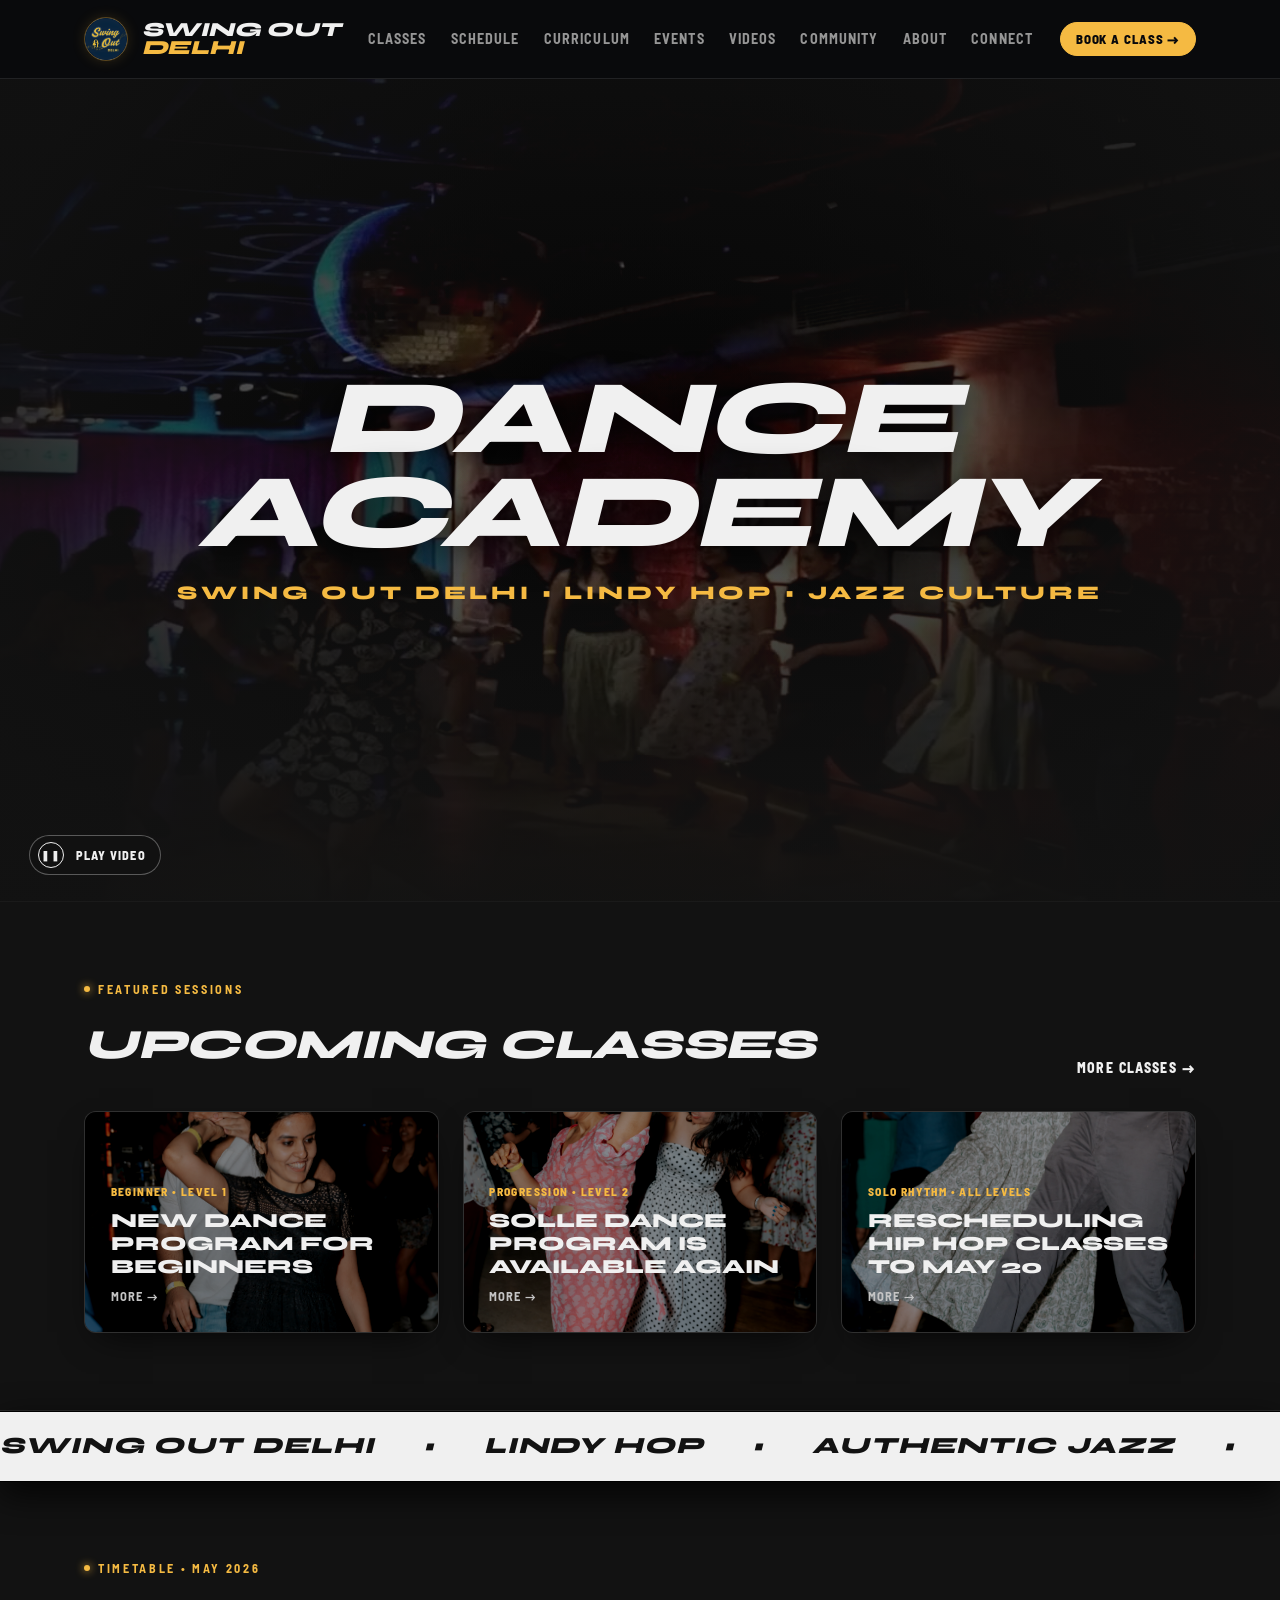
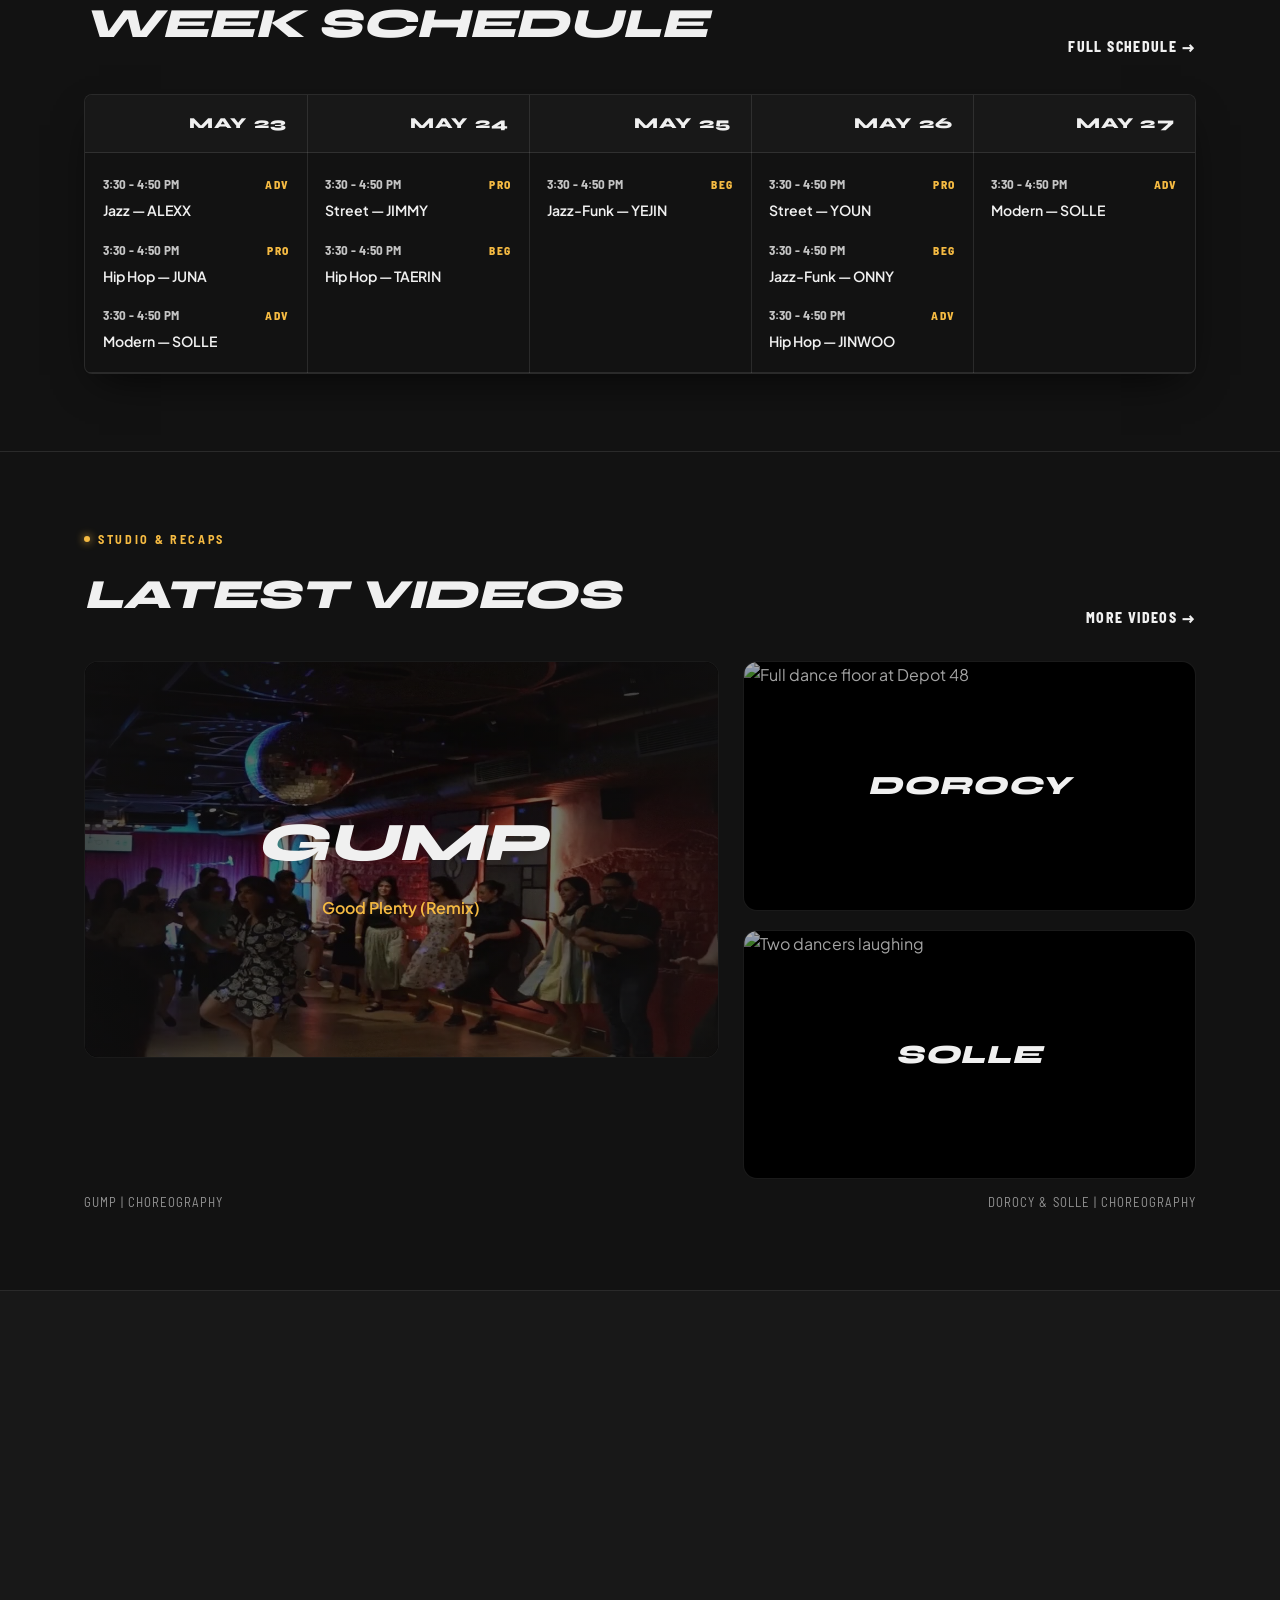
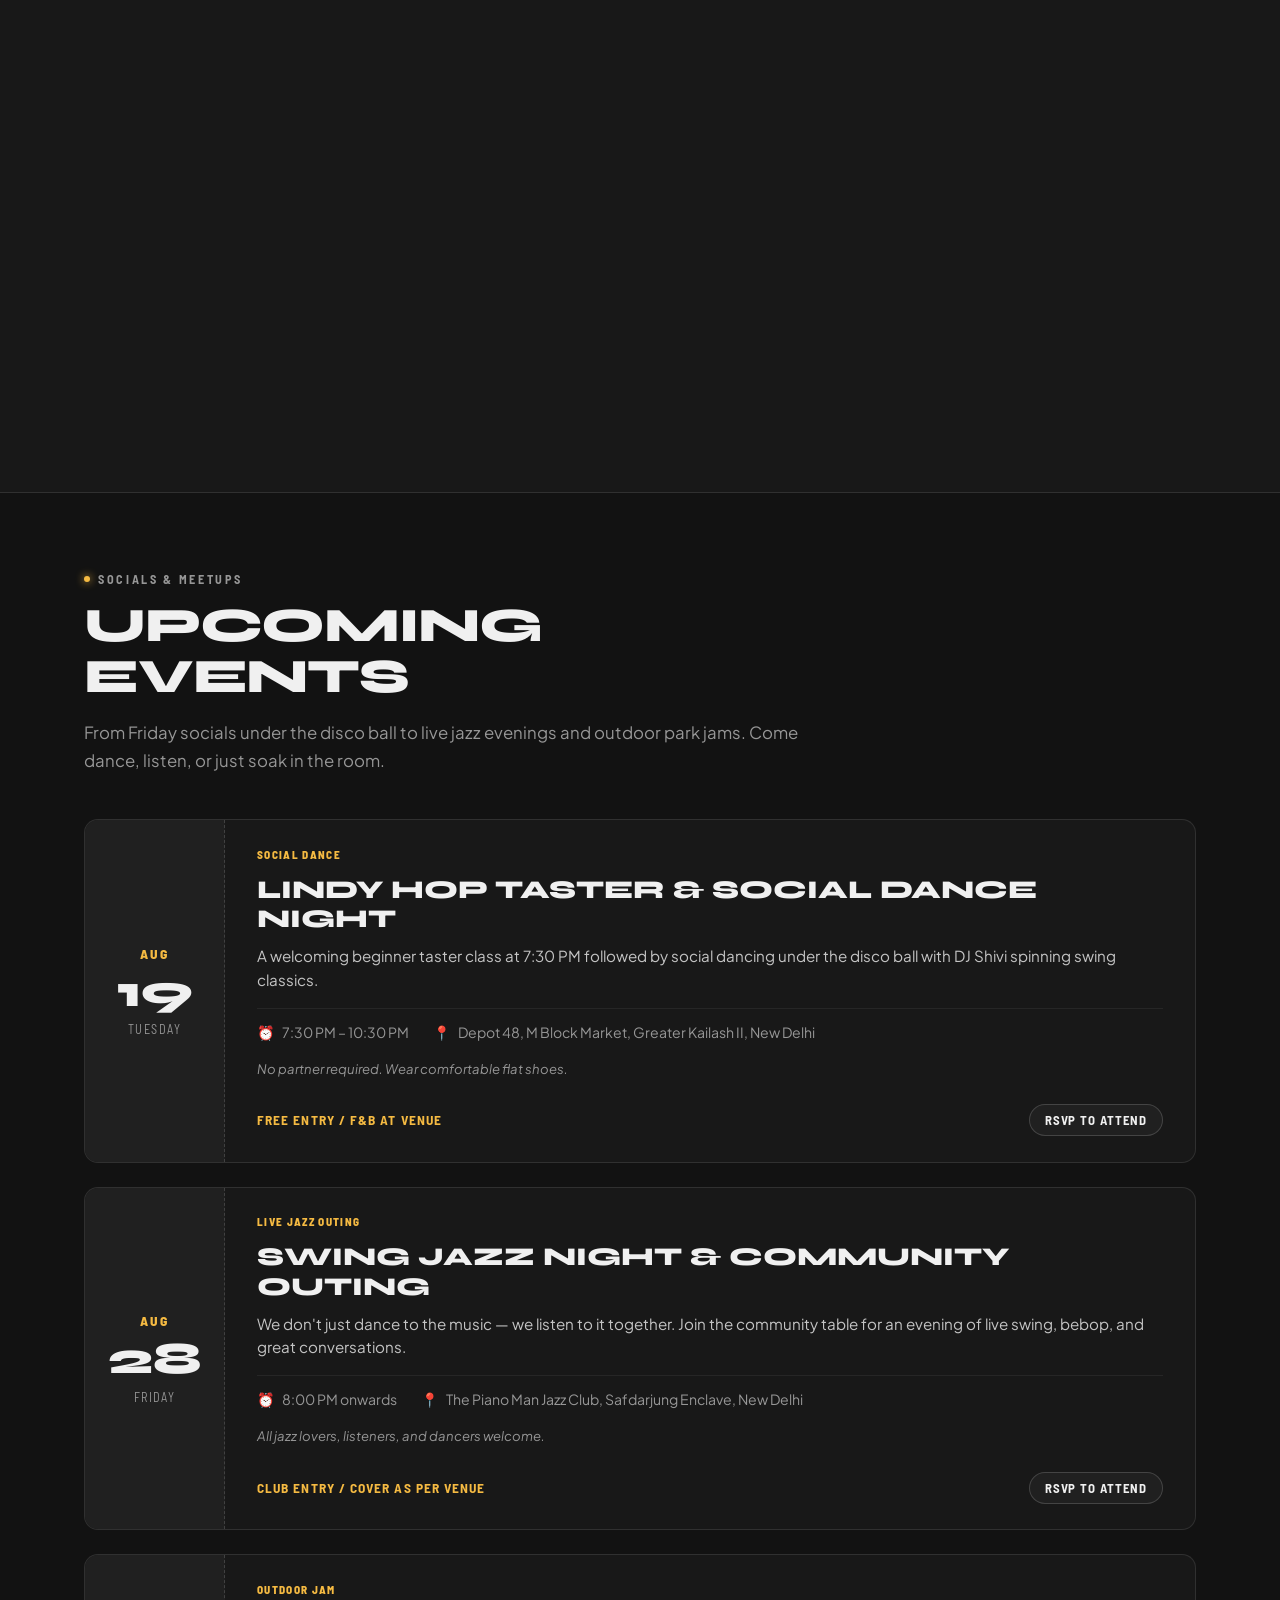
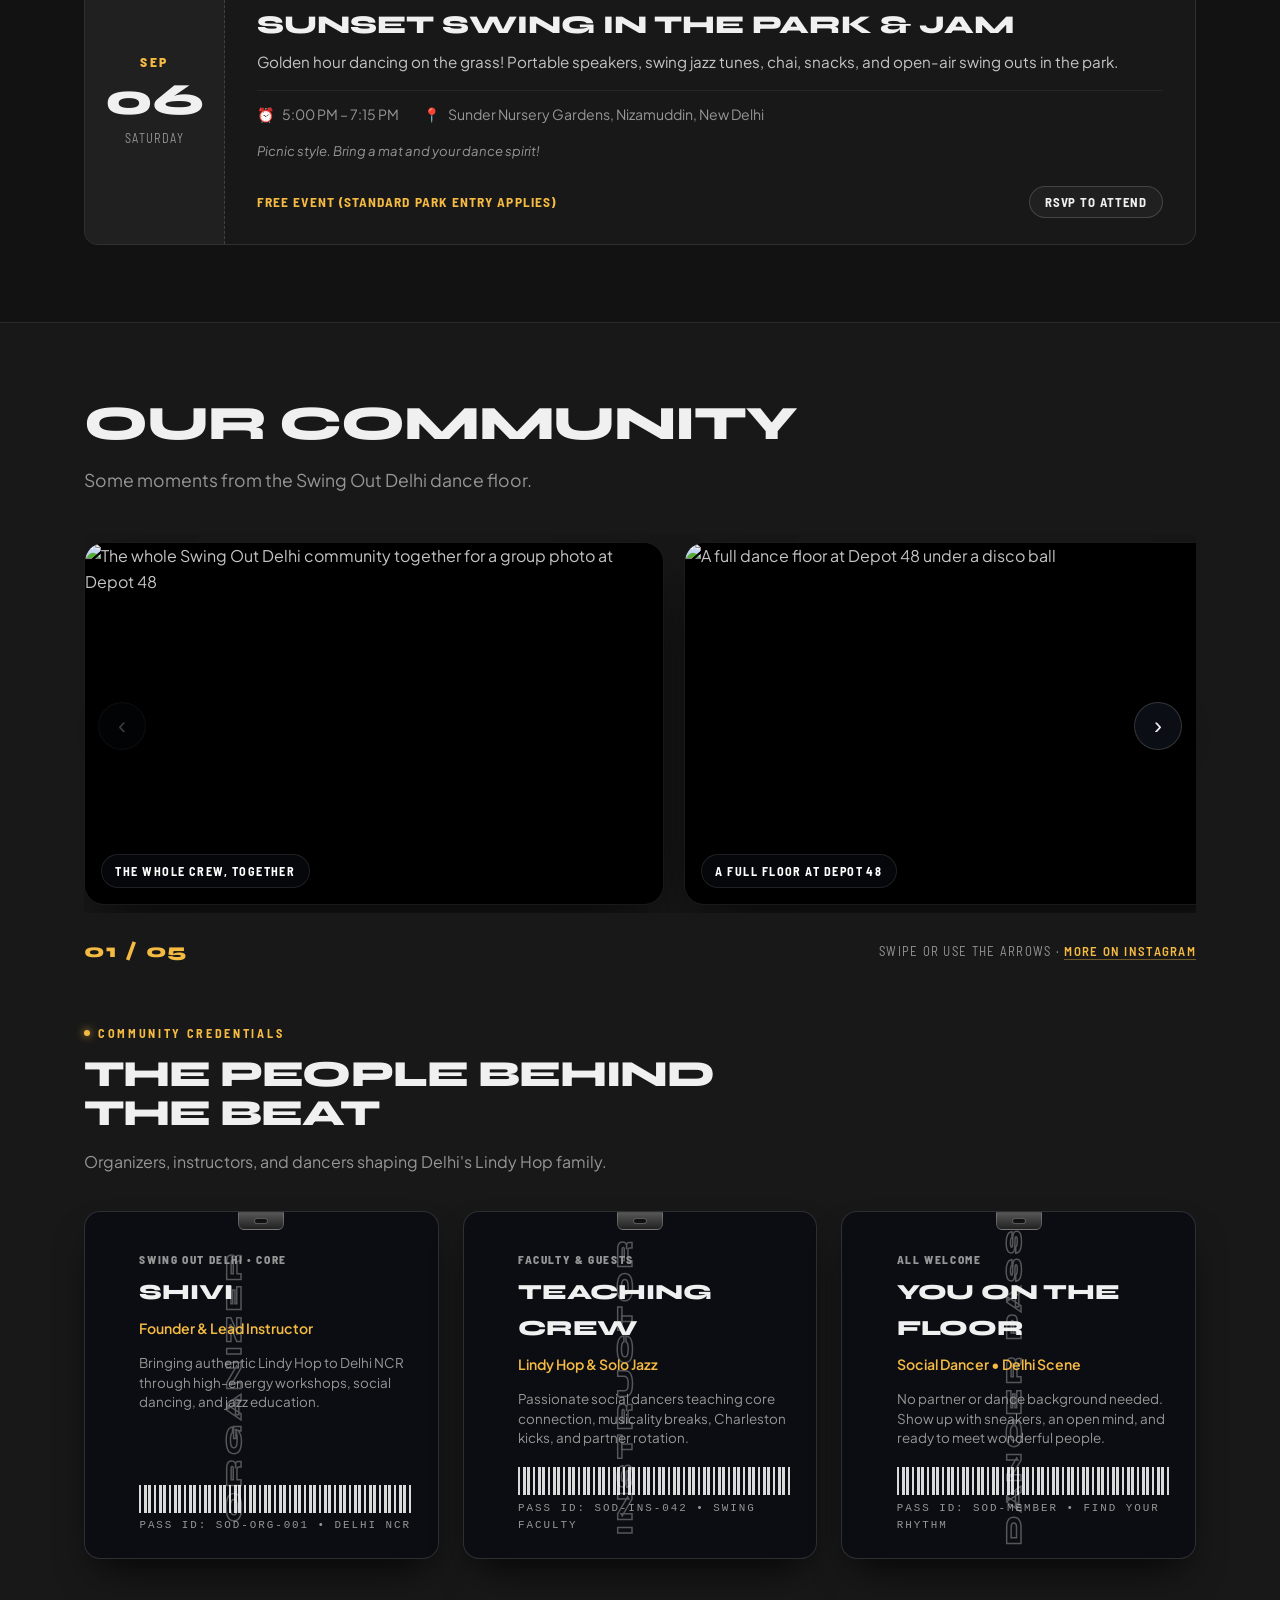
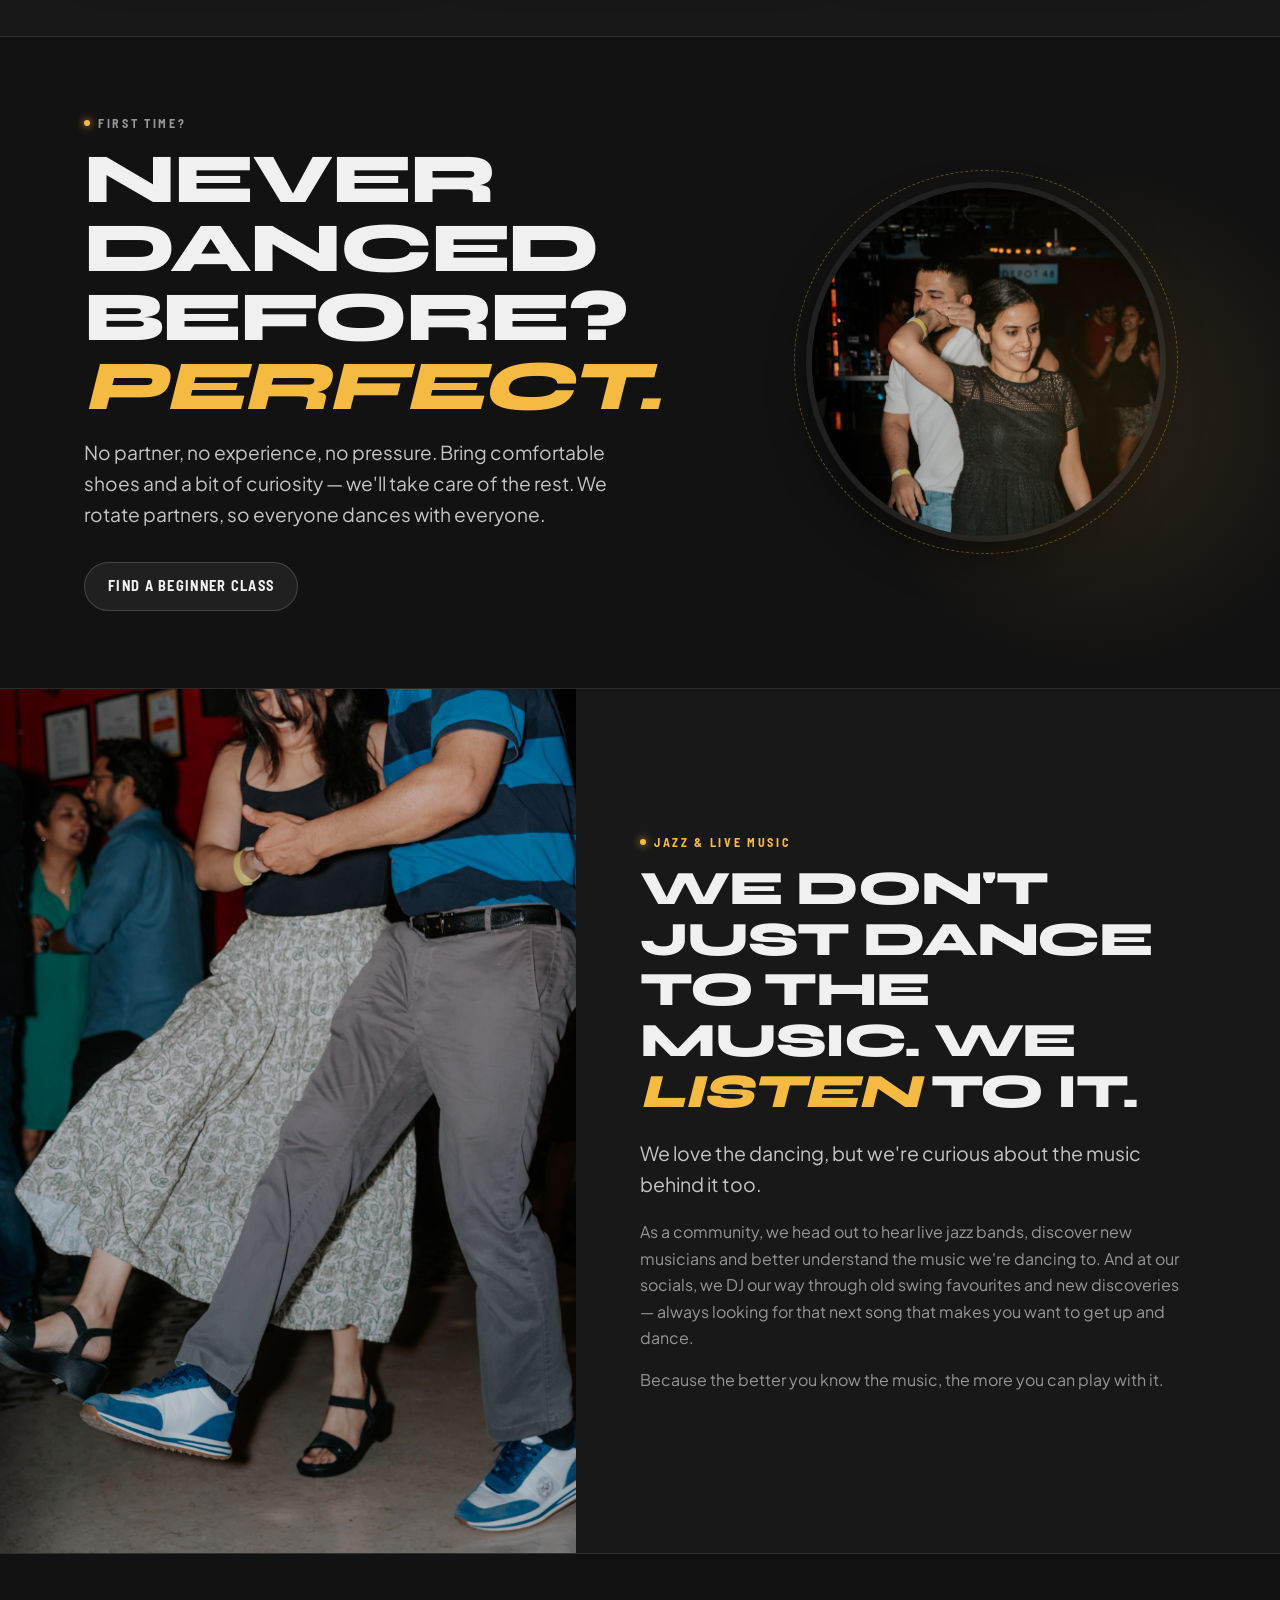
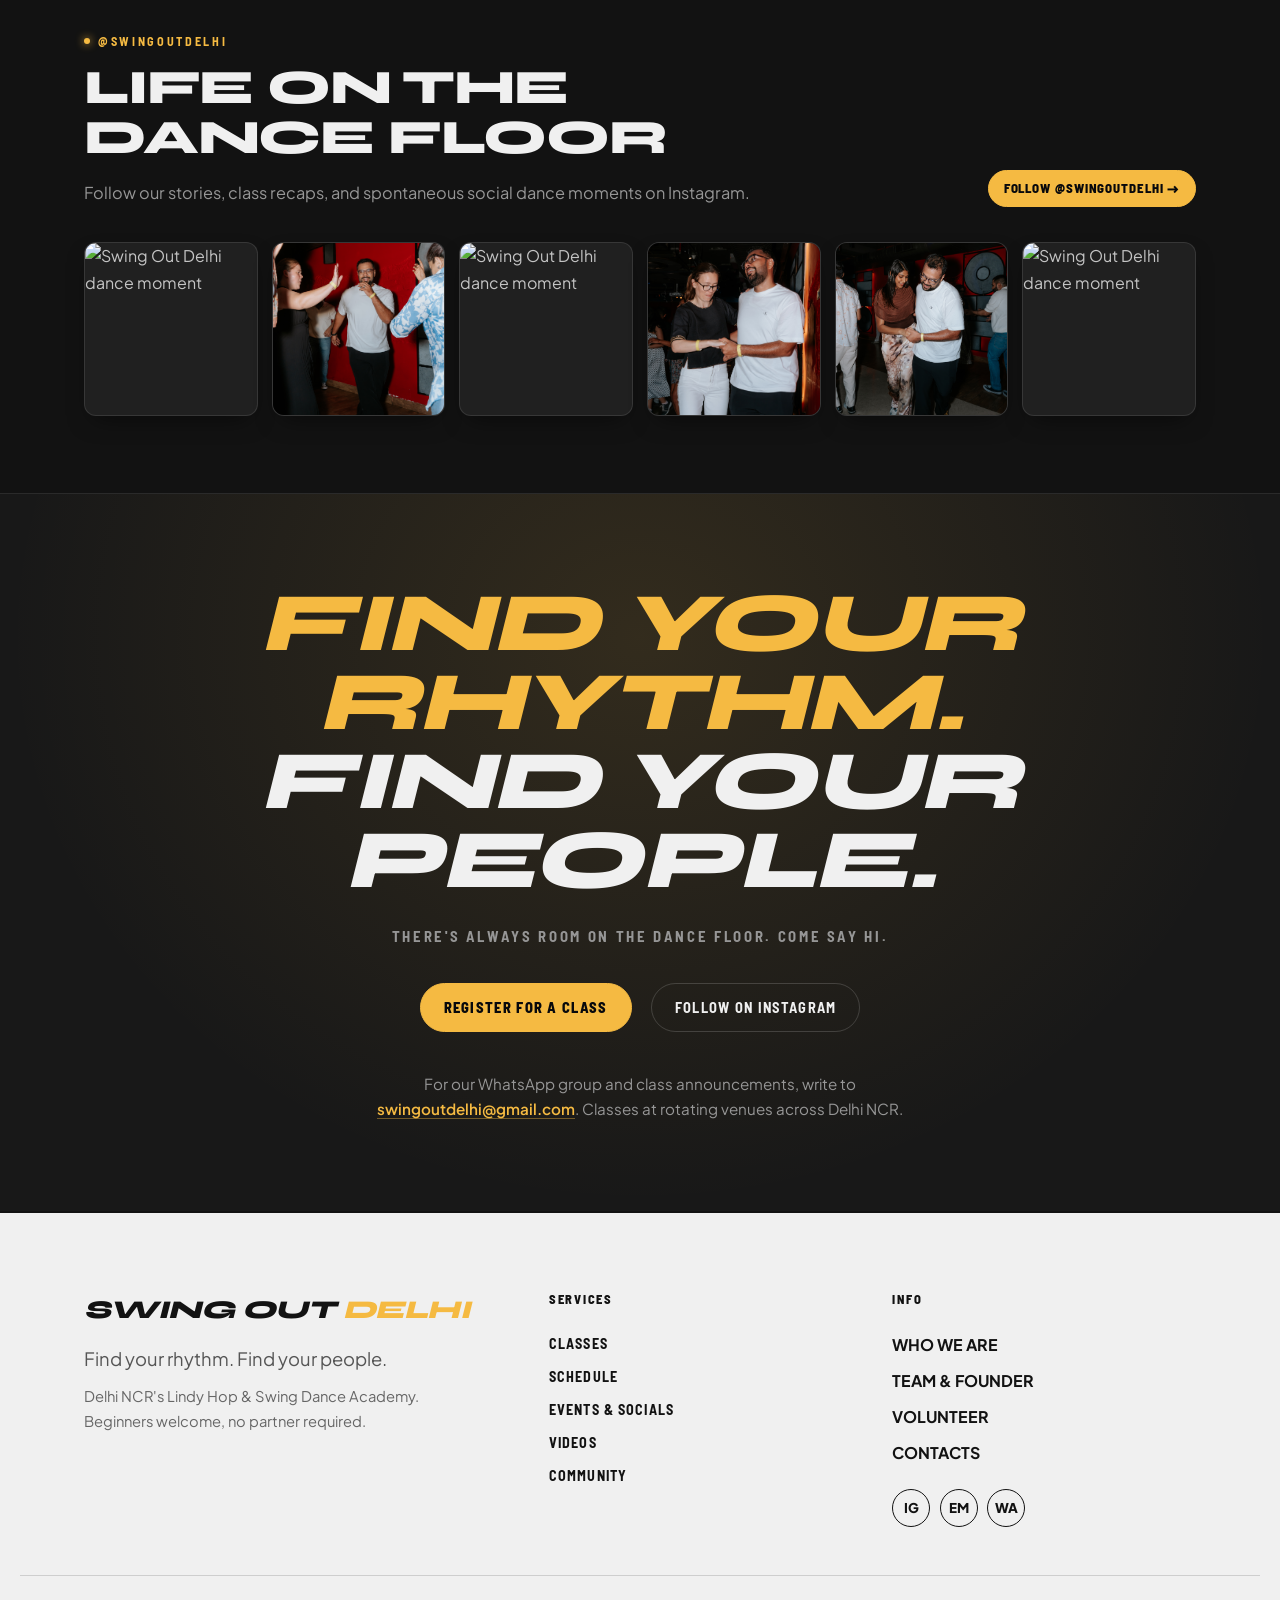
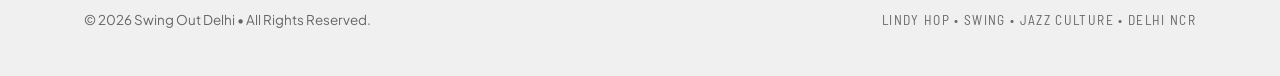
==== commit c014dd0a: "Enhance dance academy UI, full-length hero video, clean navbar CTA, and carousel spacing" ====
--- a/Sod_website8Aug26/index.html
+++ b/Sod_website8Aug26/index.html
@@ -15,111 +15,298 @@
 
   <link rel="preconnect" href="https://fonts.googleapis.com" />
   <link rel="preconnect" href="https://fonts.gstatic.com" crossorigin />
-  <link href="https://fonts.googleapis.com/css2?family=Fraunces:ital,opsz,wght@0,9..144,400;0,9..144,500;0,9..144,600;0,9..144,700;0,9..144,900;1,9..144,500;1,9..144,600;1,9..144,900&family=Kaushan+Script&family=Barlow:wght@400;500;600;700&family=Barlow+Semi+Condensed:wght@500;600;700&display=swap" rel="stylesheet" />
+  <link href="https://fonts.googleapis.com/css2?family=Plus+Jakarta+Sans:wght@400;500;600;700&family=Syne:ital,wght@0,600;0,700;0,800;1,700;1,800&family=Kaushan+Script&family=Barlow:wght@400;500;600;700&family=Barlow+Semi+Condensed:wght@500;600;700&display=swap" rel="stylesheet" />
 
   <link rel="stylesheet" href="styles.css" />
-  <noscript><style>.reveal{opacity:1;transform:none}.mobile-menu{display:none}</style></noscript>
+  <noscript><style>.reveal{opacity:1;transform:none}</style></noscript>
 </head>
 <body>
   <a class="skip-link" href="#main">Skip to content</a>
 
-  <!-- Header / Nav -->
+  <!-- Header / Navigation Bar -->
   <header class="nav" id="nav">
     <div class="wrap nav__inner">
       <a class="brand" href="#top" aria-label="Swing Out Delhi home">
-        <img src="assets/img/logo.png" alt="Swing Out Delhi" width="76" height="76" />
-        <span class="brand__text">Swing Out <em>Delhi</em></span>
+        <img src="assets/img/logo.png" alt="Swing Out Delhi" width="44" height="44" />
+        <span class="brand-editorial">
+          SWING OUT
+          <span>DELHI</span>
+        </span>
       </a>
 
       <nav class="nav__links" aria-label="Primary">
-        <a href="#whats-on">Classes</a>
+        <a href="#upcoming-classes">Classes</a>
+        <a href="#week-schedule">Schedule</a>
+        <a href="#whats-on">Curriculum</a>
         <a href="#upcoming-events">Events</a>
+        <a href="#latest-videos">Videos</a>
         <a href="#community">Community</a>
-        <a href="#jazz">Jazz</a>
+        <a href="what-is-swing.html">About</a>
         <a href="connect.html">Connect</a>
-        <div class="nav__dd">
-          <button type="button" class="nav__ddbtn" aria-expanded="false" aria-haspopup="true" aria-controls="aboutMenu">About</button>
-          <div class="nav__ddmenu" id="aboutMenu" role="menu" aria-label="About">
-            <a role="menuitem" href="what-is-swing.html">What is Swing?</a>
-            <a role="menuitem" href="shivi.html">Team</a>
-            <a role="menuitem" href="volunteer.html">Volunteer</a>
-            <a role="menuitem" href="#contact">Contact</a>
-          </div>
-        </div>
       </nav>
 
-      <button type="button" class="btn btn--sm btn--gold nav__cta" data-rsvp="general">Register / RSVP</button>
-
-      <button class="nav__toggle" id="navToggle" aria-expanded="false" aria-controls="mobileMenu" aria-label="Open menu">
-        <span></span><span></span><span></span>
+      <button type="button" class="btn btn--gold btn--sm nav__cta" data-rsvp="general">Book a Class &rarr;</button>
+    </div>
+  </header>
+
+  <!-- 1 · Hero Video Banner (Full Length, Edge-to-Edge, No Padding, No Margin) -->
+  <section class="hero-banner" id="top">
+    <div class="hero-banner__media">
+      <video id="heroVideo" autoplay muted loop playsinline poster="assets/img/video-poster.jpg" preload="auto">
+        <source src="assets/video/dance-hero.mp4" type="video/mp4" />
+        <img src="assets/img/video-poster.jpg" alt="Swing Out Delhi dancers moving together at Depot 48" />
+      </video>
+      <div class="hero-banner__overlay"></div>
+
+      <div class="hero-banner__center">
+        <h1 class="hero-center-title">
+          DANCE
+          <span>ACADEMY</span>
+        </h1>
+        <p class="hero-center-sub">SWING OUT DELHI &bull; LINDY HOP &bull; JAZZ CULTURE</p>
+      </div>
+
+      <!-- Bottom Left Play Button -->
+      <button type="button" class="hero-play-btn" id="heroVideoToggle" aria-label="Toggle background video" title="Toggle background video playback">
+        <span class="hero-play-icon" id="heroVideoIcon">&#10074;&#10074;</span>
+        <span id="heroVideoLabel">PLAY VIDEO</span>
       </button>
     </div>
-
-    <div class="mobile-menu" id="mobileMenu" hidden>
-      <a href="#whats-on">Classes</a>
-      <a href="#upcoming-events">Events &amp; Socials</a>
-      <a href="#community">Community</a>
-      <a href="#beginners">Beginners</a>
-      <a href="#jazz">Jazz &amp; Music</a>
-      <a href="#instagram">Instagram</a>
-      <a href="connect.html">Connect</a>
-      <p class="mobile-menu__group">About</p>
-      <a href="what-is-swing.html">What is Swing?</a>
-      <a href="shivi.html">Team</a>
-      <a href="volunteer.html">Volunteer</a>
-      <a href="#contact">Contact</a>
-      <button type="button" class="btn btn--gold" data-rsvp="general" style="margin-top:.8rem; width:100%;">Register / RSVP</button>
+  </section>
+
+  <!-- 2 · Upcoming Classes Preview -->
+  <section class="section-upcoming-classes" id="upcoming-classes">
+    <div class="wrap">
+      <div class="section-head-flex">
+        <div>
+          <p class="kicker kicker--gold">Featured Sessions</p>
+          <h2 class="section-title-italic">UPCOMING CLASSES</h2>
+        </div>
+        <a class="link-arrow" href="#whats-on">More classes &rarr;</a>
+      </div>
+
+      <div class="class-cards-grid">
+        <!-- Card 1 -->
+        <a class="class-preview-card" href="#whats-on" data-rsvp="class" data-rsvp-name="Absolute Beginners">
+          <img src="assets/img/smile-dance.jpg" alt="Beginners dance class" loading="lazy" />
+          <div class="class-preview-card__content">
+            <span class="class-preview-card__level">Beginner &bull; Level 1</span>
+            <h3 class="class-preview-card__title">New Dance Program For Beginners</h3>
+            <span class="class-preview-card__more">more &rarr;</span>
+          </div>
+        </a>
+
+        <!-- Card 2 -->
+        <a class="class-preview-card" href="#whats-on" data-rsvp="class" data-rsvp-name="Intermediate Swing">
+          <img src="assets/img/two-spin.jpg" alt="Intermediate swing dancers" loading="lazy" />
+          <div class="class-preview-card__content">
+            <span class="class-preview-card__level">Progression &bull; Level 2</span>
+            <h3 class="class-preview-card__title">Solle Dance Program Is Available Again</h3>
+            <span class="class-preview-card__more">more &rarr;</span>
+          </div>
+        </a>
+
+        <!-- Card 3 -->
+        <a class="class-preview-card" href="#whats-on" data-rsvp="class" data-rsvp-name="Solo Jazz & Charleston">
+          <img src="assets/img/feet-move.jpg" alt="Solo jazz footwork" loading="lazy" />
+          <div class="class-preview-card__content">
+            <span class="class-preview-card__level">Solo Rhythm &bull; All Levels</span>
+            <h3 class="class-preview-card__title">Rescheduling Hip Hop Classes To May 20</h3>
+            <span class="class-preview-card__more">more &rarr;</span>
+          </div>
+        </a>
+      </div>
     </div>
-  </header>
+  </section>
+
+  <!-- Marquee Ticker Tape Ribbon -->
+  <div class="ribbon-ticker" aria-hidden="true">
+    <div class="ribbon-ticker__inner">
+      <span>SWING OUT DELHI</span>
+      <span>&bull;</span>
+      <span>LINDY HOP</span>
+      <span>&bull;</span>
+      <span>AUTHENTIC JAZZ</span>
+      <span>&bull;</span>
+      <span>NO PARTNER REQUIRED</span>
+      <span>&bull;</span>
+      <span>WEEKLY SOCIALS</span>
+      <span>&bull;</span>
+      <span>SWING OUT DELHI</span>
+      <span>&bull;</span>
+      <span>LINDY HOP</span>
+      <span>&bull;</span>
+      <span>AUTHENTIC JAZZ</span>
+      <span>&bull;</span>
+      <span>NO PARTNER REQUIRED</span>
+      <span>&bull;</span>
+      <span>WEEKLY SOCIALS</span>
+      <span>&bull;</span>
+    </div>
+  </div>
 
   <main id="main">
-    <!-- 1 · CINEMATIC DANCE VIDEO HERO -->
-    <section class="hero" id="top">
-      <div class="hero__media">
-        <video class="hero__video" id="heroVideo" autoplay muted loop playsinline poster="assets/img/video-poster.jpg" preload="auto">
-          <source src="assets/video/dance-hero.mp4" type="video/mp4" />
-          <img src="assets/img/video-poster.jpg" alt="Swing Out Delhi dancers moving together at Depot 48" />
-        </video>
-      </div>
-      <div class="hero__overlay"></div>
-
-      <div class="wrap hero__inner">
-        <div class="hero__content">
-          <div class="hero__pill reveal">
-            <span class="hero__pill-dot"></span>
-            <span>Live Scene &bull; Depot 48 Socials &bull; Delhi NCR</span>
-          </div>
-
-          <h1 class="hero__title reveal">
-            <span class="hero__title-line">Swing Out</span>
-            <span class="hero__title-line hero__title-accent">Delhi</span>
-          </h1>
-
-          <p class="hero__tagline script reveal">Find your rhythm. Find your people.</p>
-
-          <p class="hero__sub reveal">
-            Delhi NCR's vibrant Lindy Hop &amp; swing dance community. Authentic jazz music, partner connection, and pure social dancing joy — no partner or experience needed.
-          </p>
-
-          <div class="hero__cta reveal">
-            <a class="btn btn--gold btn--glow" href="#whats-on">Find a Class <span aria-hidden="true">&rarr;</span></a>
-            <a class="btn btn--ghost-glass" href="#upcoming-events">Upcoming Events</a>
-          </div>
-
-          <div class="hero__perks reveal">
-            <span class="hero__perk">No Partner Required</span>
-            <span class="hero__perk">Absolute Beginners Welcome</span>
-            <span class="hero__perk">Authentic Delhi Community</span>
-          </div>
-        </div>
-      </div>
-
-      <!-- Floating Video Control Badge -->
-      <div class="hero__video-bar">
-        <button type="button" class="hero__video-btn" id="heroVideoToggle" aria-label="Pause background video" title="Toggle background video playback">
-          <span class="hero__video-icon" id="heroVideoIcon" aria-hidden="true">&#10074;&#10074;</span>
-          <span class="hero__video-label" id="heroVideoLabel">Depot 48 Live &bull; Pause</span>
-        </button>
+    <!-- 3 · WEEK SCHEDULE (Behance Screen 5: 5-Column Wireframe Timetable) -->
+    <section class="schedule-section" id="week-schedule">
+      <div class="wrap">
+        <div class="section-head-flex">
+          <div>
+            <p class="kicker kicker--gold">Timetable &bull; May 2026</p>
+            <h2 class="section-title-italic">WEEK SCHEDULE</h2>
+          </div>
+          <a class="link-arrow" href="#whats-on">Full schedule &rarr;</a>
+        </div>
+
+        <div class="schedule-table-wrap">
+          <table class="schedule-table">
+            <thead>
+              <tr>
+                <th>MAY 23</th>
+                <th>MAY 24</th>
+                <th>MAY 25</th>
+                <th>MAY 26</th>
+                <th>MAY 27</th>
+              </tr>
+            </thead>
+            <tbody>
+              <tr>
+                <!-- MAY 23 -->
+                <td>
+                  <div class="sched-slot">
+                    <div class="sched-slot__top">
+                      <span>3:30 - 4:50 PM</span>
+                      <span class="sched-slot__level">ADV</span>
+                    </div>
+                    <div class="sched-slot__title">Jazz &mdash; ALEXX</div>
+                  </div>
+                  <div class="sched-slot">
+                    <div class="sched-slot__top">
+                      <span>3:30 - 4:50 PM</span>
+                      <span class="sched-slot__level">PRO</span>
+                    </div>
+                    <div class="sched-slot__title">Hip Hop &mdash; JUNA</div>
+                  </div>
+                  <div class="sched-slot">
+                    <div class="sched-slot__top">
+                      <span>3:30 - 4:50 PM</span>
+                      <span class="sched-slot__level">ADV</span>
+                    </div>
+                    <div class="sched-slot__title">Modern &mdash; SOLLE</div>
+                  </div>
+                </td>
+
+                <!-- MAY 24 -->
+                <td>
+                  <div class="sched-slot">
+                    <div class="sched-slot__top">
+                      <span>3:30 - 4:50 PM</span>
+                      <span class="sched-slot__level">PRO</span>
+                    </div>
+                    <div class="sched-slot__title">Street &mdash; JIMMY</div>
+                  </div>
+                  <div class="sched-slot">
+                    <div class="sched-slot__top">
+                      <span>3:30 - 4:50 PM</span>
+                      <span class="sched-slot__level">BEG</span>
+                    </div>
+                    <div class="sched-slot__title">Hip Hop &mdash; TAERIN</div>
+                  </div>
+                </td>
+
+                <!-- MAY 25 -->
+                <td>
+                  <div class="sched-slot">
+                    <div class="sched-slot__top">
+                      <span>3:30 - 4:50 PM</span>
+                      <span class="sched-slot__level">BEG</span>
+                    </div>
+                    <div class="sched-slot__title">Jazz-Funk &mdash; YEJIN</div>
+                  </div>
+                </td>
+
+                <!-- MAY 26 -->
+                <td>
+                  <div class="sched-slot">
+                    <div class="sched-slot__top">
+                      <span>3:30 - 4:50 PM</span>
+                      <span class="sched-slot__level">PRO</span>
+                    </div>
+                    <div class="sched-slot__title">Street &mdash; YOUN</div>
+                  </div>
+                  <div class="sched-slot">
+                    <div class="sched-slot__top">
+                      <span>3:30 - 4:50 PM</span>
+                      <span class="sched-slot__level">BEG</span>
+                    </div>
+                    <div class="sched-slot__title">Jazz-Funk &mdash; ONNY</div>
+                  </div>
+                  <div class="sched-slot">
+                    <div class="sched-slot__top">
+                      <span>3:30 - 4:50 PM</span>
+                      <span class="sched-slot__level">ADV</span>
+                    </div>
+                    <div class="sched-slot__title">Hip Hop &mdash; JINWOO</div>
+                  </div>
+                </td>
+
+                <!-- MAY 27 -->
+                <td>
+                  <div class="sched-slot">
+                    <div class="sched-slot__top">
+                      <span>3:30 - 4:50 PM</span>
+                      <span class="sched-slot__level">ADV</span>
+                    </div>
+                    <div class="sched-slot__title">Modern &mdash; SOLLE</div>
+                  </div>
+                </td>
+              </tr>
+            </tbody>
+          </table>
+        </div>
+      </div>
+    </section>
+
+    <!-- 4 · LATEST VIDEOS (Behance Screen 5) -->
+    <section class="video-section-wrap" id="latest-videos">
+      <div class="wrap">
+        <div class="section-head-flex">
+          <div>
+            <p class="kicker kicker--gold">Studio &amp; Recaps</p>
+            <h2 class="section-title-italic">LATEST VIDEOS</h2>
+          </div>
+          <a class="link-arrow" href="https://www.instagram.com/swingoutdelhi/" target="_blank" rel="noopener">More videos &rarr;</a>
+        </div>
+
+        <div class="video-showcase">
+          <!-- Large Left Tile -->
+          <div class="video-featured">
+            <video autoplay muted loop playsinline poster="assets/img/video-poster.jpg">
+              <source src="assets/video/dance-hero.mp4" type="video/mp4" />
+              <img src="assets/img/video-poster.jpg" alt="Depot 48 Friday Social" />
+            </video>
+            <div class="video-featured__overlay">
+              <h3 class="video-featured__title">GUMP</h3>
+              <p class="video-featured__sub">Good Plenty (Remix)</p>
+            </div>
+          </div>
+
+          <!-- Stacked Right Tiles -->
+          <div class="video-stacked">
+            <a class="video-stacked__item" href="https://www.instagram.com/swingoutdelhi/" target="_blank" rel="noopener">
+              <img src="assets/img/floor-wide.jpg" alt="Full dance floor at Depot 48" loading="lazy" />
+              <span class="video-stacked__label">DOROCY</span>
+            </a>
+            <a class="video-stacked__item" href="https://www.instagram.com/swingoutdelhi/" target="_blank" rel="noopener">
+              <img src="assets/img/two-laugh.jpg" alt="Two dancers laughing" loading="lazy" />
+              <span class="video-stacked__label">SOLLE</span>
+            </a>
+          </div>
+        </div>
+
+        <div class="video-credits">
+          <span>GUMP | CHOREOGRAPHY</span>
+          <span>DOROCY &amp; SOLLE | CHOREOGRAPHY</span>
+        </div>
       </div>
     </section>
 
@@ -162,27 +349,88 @@
 
     <!-- 3 · COMMUNITY (intro + carousel) -->
     <section class="community" id="community">
-      <div class="wrap community__head reveal">
-        <h2 class="display-2">Our Community</h2>
-        <p class="community__lead">Some moments from the Swing Out Delhi dance floor.</p>
-      </div>
-
-      <!-- Photo carousel -->
-      <div class="carousel" role="group" aria-roledescription="carousel" aria-label="Photos from Swing Out Delhi socials">
-        <ul class="carousel__viewport" id="carouselViewport">
-          <li class="carousel__slide"><figure><img src="assets/img/g-07468.jpg" alt="The whole Swing Out Delhi community together for a group photo at Depot 48" loading="lazy" /><figcaption>The whole crew, together</figcaption></figure></li>
-          <li class="carousel__slide"><figure><img src="assets/img/floor-wide.jpg" alt="A full dance floor at Depot 48 under a disco ball" loading="lazy" /><figcaption>A full floor at Depot 48</figcaption></figure></li>
-          <li class="carousel__slide"><figure><img src="assets/img/two-laugh.jpg" alt="Two friends laughing while dancing together" loading="lazy" /><figcaption>Dancing with friends</figcaption></figure></li>
-          <li class="carousel__slide"><figure><img src="assets/img/two-spin.jpg" alt="Two dancers spinning, hands linked overhead" loading="lazy" /><figcaption>Spins and swing outs</figcaption></figure></li>
-          <li class="carousel__slide"><figure><img src="assets/img/g-07485.jpg" alt="Partners dancing and smiling on the floor" loading="lazy" /><figcaption>On the floor</figcaption></figure></li>
-        </ul>
-
-        <button class="carousel__btn carousel__btn--prev" id="carPrev" type="button" aria-label="Previous photo">&#8249;</button>
-        <button class="carousel__btn carousel__btn--next" id="carNext" type="button" aria-label="Next photo">&#8250;</button>
-
-        <div class="carousel__foot wrap">
-          <p class="carousel__status" id="carStatus" aria-live="polite">01 / 05</p>
-          <p class="carousel__hint">Swipe or use the arrows &middot; <a class="link" href="https://www.instagram.com/swingoutdelhi/" target="_blank" rel="noopener">more on Instagram</a></p>
+      <div class="wrap">
+        <div class="community__head reveal">
+          <h2 class="display-2">Our Community</h2>
+          <p class="community__lead">Some moments from the Swing Out Delhi dance floor.</p>
+        </div>
+
+        <!-- Photo carousel -->
+        <div class="carousel" role="group" aria-roledescription="carousel" aria-label="Photos from Swing Out Delhi socials">
+          <ul class="carousel__viewport" id="carouselViewport">
+            <li class="carousel__slide"><figure><img src="assets/img/g-07468.jpg" alt="The whole Swing Out Delhi community together for a group photo at Depot 48" loading="lazy" /><figcaption>The whole crew, together</figcaption></figure></li>
+            <li class="carousel__slide"><figure><img src="assets/img/floor-wide.jpg" alt="A full dance floor at Depot 48 under a disco ball" loading="lazy" /><figcaption>A full floor at Depot 48</figcaption></figure></li>
+            <li class="carousel__slide"><figure><img src="assets/img/two-laugh.jpg" alt="Two friends laughing while dancing together" loading="lazy" /><figcaption>Dancing with friends</figcaption></figure></li>
+            <li class="carousel__slide"><figure><img src="assets/img/two-spin.jpg" alt="Two dancers spinning, hands linked overhead" loading="lazy" /><figcaption>Spins and swing outs</figcaption></figure></li>
+            <li class="carousel__slide"><figure><img src="assets/img/g-07485.jpg" alt="Partners dancing and smiling on the floor" loading="lazy" /><figcaption>On the floor</figcaption></figure></li>
+          </ul>
+
+          <button class="carousel__btn carousel__btn--prev" id="carPrev" type="button" aria-label="Previous photo">&#8249;</button>
+          <button class="carousel__btn carousel__btn--next" id="carNext" type="button" aria-label="Next photo">&#8250;</button>
+
+          <div class="carousel__foot">
+            <p class="carousel__status" id="carStatus" aria-live="polite">01 / 05</p>
+            <p class="carousel__hint">Swipe or use the arrows &middot; <a class="link" href="https://www.instagram.com/swingoutdelhi/" target="_blank" rel="noopener">more on Instagram</a></p>
+          </div>
+        </div>
+      </div>
+
+      <!-- Community Passes Showcase (Behance Module 852784229) -->
+      <div class="wrap" style="margin-top: 3.5rem;">
+        <div style="max-width: 44rem; margin-bottom: 1.5rem;" class="reveal">
+          <p class="kicker kicker--gold">Community Credentials</p>
+          <h3 class="display-2" style="font-size: clamp(1.5rem, 3.2vw, 2.3rem);">The People Behind the Beat</h3>
+          <p style="color: var(--text-muted); margin: 0;">Organizers, instructors, and dancers shaping Delhi's Lindy Hop family.</p>
+        </div>
+
+        <div class="passes-grid reveal">
+          <!-- Card 1: Organizer Pass -->
+          <div class="lanyard-card">
+            <div class="lanyard-clip"></div>
+            <div class="lanyard-vertical">ORGANIZER</div>
+            <div class="lanyard-content">
+              <span class="lanyard-brand">SWING OUT DELHI &bull; CORE</span>
+              <h4 class="lanyard-name">SHIVI</h4>
+              <p class="lanyard-role">Founder &amp; Lead Instructor</p>
+              <p class="lanyard-bio">Bringing authentic Lindy Hop to Delhi NCR through high-energy workshops, social dancing, and jazz education.</p>
+            </div>
+            <div class="barcode">
+              <div class="barcode-lines"></div>
+              <div class="barcode-text">PASS ID: SOD-ORG-001 &bull; DELHI NCR</div>
+            </div>
+          </div>
+
+          <!-- Card 2: Instructor Pass -->
+          <div class="lanyard-card">
+            <div class="lanyard-clip"></div>
+            <div class="lanyard-vertical">INSTRUCTOR</div>
+            <div class="lanyard-content">
+              <span class="lanyard-brand">FACULTY &amp; GUESTS</span>
+              <h4 class="lanyard-name">TEACHING CREW</h4>
+              <p class="lanyard-role">Lindy Hop &amp; Solo Jazz</p>
+              <p class="lanyard-bio">Passionate social dancers teaching core connection, musicality breaks, Charleston kicks, and partner rotation.</p>
+            </div>
+            <div class="barcode">
+              <div class="barcode-lines"></div>
+              <div class="barcode-text">PASS ID: SOD-INS-042 &bull; SWING FACULTY</div>
+            </div>
+          </div>
+
+          <!-- Card 3: Social Dancer Pass -->
+          <div class="lanyard-card">
+            <div class="lanyard-clip"></div>
+            <div class="lanyard-vertical">DANCER PASS</div>
+            <div class="lanyard-content">
+              <span class="lanyard-brand">ALL WELCOME</span>
+              <h4 class="lanyard-name">YOU ON THE FLOOR</h4>
+              <p class="lanyard-role">Social Dancer &bull; Delhi Scene</p>
+              <p class="lanyard-bio">No partner or dance background needed. Show up with sneakers, an open mind, and ready to meet wonderful people.</p>
+            </div>
+            <div class="barcode">
+              <div class="barcode-lines"></div>
+              <div class="barcode-text">PASS ID: SOD-MEMBER &bull; FIND YOUR RHYTHM</div>
+            </div>
+          </div>
         </div>
       </div>
     </section>
@@ -229,7 +477,7 @@
     <!-- 5 · JAZZ & LIVE MUSIC (ends) -->
     </section>
 
-    <!-- 6 · INSTAGRAM GRID -->
+        <!-- 6 · INSTAGRAM GRID -->
     <section class="ig-section" id="instagram">
       <div class="wrap ig-inner">
         <header class="ig-header reveal">
@@ -264,34 +512,40 @@
     </section>
   </main>
 
-  <footer class="footer">
+    <footer class="footer footer-clean">
     <div class="wrap footer__inner">
       <div class="footer__brand">
-        <img src="assets/img/logo.png" alt="Swing Out Delhi" width="96" height="96" />
-        <p class="footer__tag script">Find your rhythm. Find your people.</p>
-      </div>
-      <nav class="footer__nav" aria-label="Footer">
-        <a href="#whats-on">Classes</a>
-        <a href="#upcoming-events">Events &amp; Socials</a>
-        <a href="#community">Community</a>
-        <a href="#jazz">Jazz &amp; Music</a>
-        <a href="#instagram">Instagram</a>
-        <a href="connect.html">Connect</a>
-        <a href="what-is-swing.html">What is Swing?</a>
-        <a href="shivi.html">Team</a>
-        <a href="volunteer.html">Volunteer</a>
-        <a href="#contact">Contact</a>
+        <span class="brand__text">SWING OUT <em>DELHI</em></span>
+        <p class="footer__tag">Find your rhythm. Find your people.</p>
+        <p style="color: #666; font-size: 0.92rem; margin: 0.6rem 0 0; max-width: 32ch;">Delhi NCR's Lindy Hop &amp; Swing Dance Academy. Beginners welcome, no partner required.</p>
+      </div>
+
+      <nav class="footer__nav" aria-label="Services">
+        <p class="footer__connect-title">SERVICES</p>
+        <a href="#upcoming-classes">CLASSES</a>
+        <a href="#week-schedule">SCHEDULE</a>
+        <a href="#upcoming-events">EVENTS &amp; SOCIALS</a>
+        <a href="#latest-videos">VIDEOS</a>
+        <a href="#community">COMMUNITY</a>
       </nav>
+
       <div class="footer__connect">
-        <p class="footer__connect-title">Come say hi</p>
-        <a class="link" href="https://www.instagram.com/swingoutdelhi/" target="_blank" rel="noopener">Instagram</a>
-        <a class="link" href="mailto:swingoutdelhi@gmail.com?subject=WhatsApp%20group%20access">WhatsApp group</a>
-        <a class="link" href="mailto:swingoutdelhi@gmail.com">Email us</a>
+        <p class="footer__connect-title">INFO</p>
+        <a href="what-is-swing.html">WHO WE ARE</a>
+        <a href="shivi.html">TEAM &amp; FOUNDER</a>
+        <a href="volunteer.html">VOLUNTEER</a>
+        <a href="connect.html">CONTACTS</a>
+        <div style="margin-top: 0.8rem;">
+          <a class="social-circle" href="https://www.instagram.com/swingoutdelhi/" target="_blank" rel="noopener" aria-label="Instagram">IG</a>
+          <a class="social-circle" href="mailto:swingoutdelhi@gmail.com" aria-label="Email">EM</a>
+          <a class="social-circle" href="mailto:swingoutdelhi@gmail.com?subject=WhatsApp%20Access" aria-label="WhatsApp">WA</a>
+        </div>
       </div>
     </div>
+
     <div class="wrap footer__base">
-      <p>&copy; <span id="year">2026</span> Swing Out Delhi &bull; Delhi NCR, India</p>
-      <p class="footer__made">Lindy Hop &bull; Swing &bull; Jazz &bull; Community</p>
+      <p>&copy; <span id="year">2026</span> Swing Out Delhi &bull; All Rights Reserved.</p>
+      <p class="footer__made">Lindy Hop &bull; Swing &bull; Jazz Culture &bull; Delhi NCR</p>
     </div>
   </footer>
 
--- a/Sod_website8Aug26/styles.css
+++ b/Sod_website8Aug26/styles.css
@@ -1,560 +1,2952 @@
 /* =========================================================
-   Swing Out Delhi — editorial jazz-poster system
-   Palette from the logo: navy / mustard / cream
+   Swing Out Delhi — Modern Dance Academy Theme
+   Inspired by "Play The Urban" Dance Academy Concept
+   Dark Luxury / Architectural Grid / Modern Kinetic Typography
    ========================================================= */
-:root{
-  --navy:      #0B2340;
-  --navy-900:  #06182E;
-  --navy-800:  #10305A;
-  --mustard:   #F2C43D;
-  --mustard-2: #E7A928;
-  --cream:     #F5F1E6;
-  --cream-2:   #EDE7D6;
-  --ink:       #17222E;
-  --muted:     #5b6675;
-
-  --maxw: 1200px;
-  --pad: clamp(20px, 5vw, 68px);
-  --radius: 14px;
-  --shadow: 0 24px 60px -26px rgba(6,24,46,.5);
-
-  --f-display: "Fraunces", Georgia, serif;
-  --f-script:  "Kaushan Script", cursive;
-  --f-cond:    "Barlow Semi Condensed", system-ui, sans-serif;
-  --f-body:    "Barlow", system-ui, -apple-system, sans-serif;
-}
-
-*{ box-sizing:border-box; }
-html{ scroll-behavior:smooth; }
-body{
-  margin:0; font-family:var(--f-body); color:var(--ink); background:var(--cream);
-  font-size:17px; line-height:1.6; -webkit-font-smoothing:antialiased; overflow-x:hidden;
-}
-img{ display:block; max-width:100%; }
-a{ color:inherit; }
-
-.wrap{ width:100%; max-width:var(--maxw); margin-inline:auto; padding-inline:var(--pad); }
-
-.skip-link{ position:absolute; left:-999px; top:0; background:var(--mustard); color:var(--navy); padding:10px 16px; z-index:200; border-radius:0 0 8px 0; font-weight:700; }
-.skip-link:focus{ left:0; }
-.sr-only{ position:absolute; width:1px; height:1px; padding:0; margin:-1px; overflow:hidden; clip:rect(0 0 0 0); white-space:nowrap; border:0; }
-
-/* ---------- Type ---------- */
-.script{ font-family:var(--f-script); font-weight:400; }
-.kicker{ font-family:var(--f-cond); text-transform:uppercase; letter-spacing:.22em; font-size:.82rem; font-weight:700; color:var(--mustard-2); margin:0 0 .8rem; }
-.kicker--gold{ color:var(--mustard); }
-.kicker--navy{ color:var(--navy); }
-
-/* Display headings — poster scale */
-.display-1{ font-family:var(--f-display); font-weight:900; line-height:.96; letter-spacing:-.02em; font-size:clamp(2rem,5.25vw,4.05rem); margin:0 0 1rem; }
-.display-2{ font-family:var(--f-display); font-weight:700; line-height:1.02; letter-spacing:-.015em; font-size:clamp(1.6rem,3.75vw,2.78rem); margin:0 0 1rem; }
-.display-1 em, .display-2 em{ font-style:italic; color:var(--mustard-2); }
-.on-navy{ color:var(--cream); }
-.on-navy em{ color:var(--mustard); }
-.on-navy-muted{ color:#c6d2e0; }
-
-/* h2 used by values.html */
-.h2{ font-family:var(--f-display); font-weight:600; font-size:clamp(1.9rem,4.4vw,3rem); line-height:1.06; letter-spacing:-.01em; margin:.1rem 0 1rem; }
-.h2--light{ color:var(--cream); }
-
-.lead{ font-size:clamp(1.06rem,1.6vw,1.24rem); color:#2c3a49; }
-.lead--light{ color:#dbe4ee; }
-
-/* ---------- Buttons ---------- */
-.btn{
-  --bg:var(--navy); --fg:var(--cream);
-  display:inline-flex; align-items:center; justify-content:center; gap:.5em;
-  font-family:var(--f-cond); font-weight:700; text-transform:uppercase; letter-spacing:.06em; font-size:.98rem;
-  text-decoration:none; cursor:pointer; background:var(--bg); color:var(--fg); border:2px solid var(--bg);
-  padding:.85em 1.55em; border-radius:100px; transition:transform .18s ease, box-shadow .18s ease, background .18s ease, color .18s ease;
-}
-.btn:hover{ transform:translateY(-2px); box-shadow:0 12px 26px -12px rgba(6,24,46,.6); }
-.btn--gold{ --bg:var(--mustard); --fg:var(--navy); border-color:var(--mustard); }
-.btn--navy{ --bg:var(--navy); --fg:var(--cream); border-color:var(--navy); }
-.btn--ghost{ background:transparent; color:var(--cream); border-color:rgba(245,241,230,.65); }
-.btn--ghost:hover{ background:var(--cream); color:var(--navy); }
-.btn--ghost-light{ background:transparent; color:var(--cream); border-color:rgba(245,241,230,.6); }
-.btn--ghost-light:hover{ background:var(--cream); color:var(--navy); }
-.btn--sm{ padding:.6em 1.15em; font-size:.86rem; }
-
-.link{ color:var(--mustard-2); text-decoration:none; border-bottom:2px solid rgba(231,169,40,.4); font-weight:600; }
-.link:hover{ border-color:var(--mustard-2); }
-.link--gold{ color:var(--mustard); border-color:rgba(242,196,61,.4); }
-.link--gold:hover{ border-color:var(--mustard); }
-
-/* ---------- Nav ---------- */
-.nav{ position:sticky; top:0; z-index:100; background:rgba(245,241,230,.88); backdrop-filter:blur(16px); -webkit-backdrop-filter:blur(16px); border-bottom:1px solid rgba(11,35,64,.08); transition:box-shadow .25s ease, background .25s ease; }
-.nav.scrolled{ box-shadow:0 10px 32px -16px rgba(6,24,46,.5); background:rgba(245,241,230,.98); }
-.nav__inner{ display:flex; align-items:center; gap:1.2rem; height:96px; }
-.brand{ display:flex; align-items:center; gap:.75rem; text-decoration:none; margin-right:auto; }
-.brand img{ border-radius:50%; width:76px; height:76px; box-shadow:0 4px 14px -6px rgba(6,24,46,.5); transition:transform .2s ease; }
-.brand:hover img{ transform:scale(1.04); }
-.brand__text{ font-family:var(--f-display); font-weight:700; font-size:1.5rem; color:var(--navy); letter-spacing:-.01em; }
-.brand__text em{ font-style:normal; color:var(--mustard-2); }
-.nav__links{ display:flex; align-items:center; gap:1.35rem; }
-.nav__links > a{ text-decoration:none; color:var(--navy); font-weight:600; font-size:.98rem; position:relative; padding:.2rem 0; }
-.nav__links > a::after{ content:""; position:absolute; left:0; bottom:-2px; width:0; height:2px; background:var(--mustard); transition:width .2s ease; }
-.nav__links > a:hover::after{ width:100%; }
-
-/* About dropdown */
-.nav__dd{ position:relative; }
-.nav__ddbtn{ font-family:var(--f-body); font-weight:600; font-size:.98rem; color:var(--navy); background:none; border:0; cursor:pointer; padding:.2rem 0; display:inline-flex; align-items:center; gap:.35em; }
-.nav__ddbtn::after{ content:"\25BE"; font-size:.72em; transition:transform .2s ease; }
-.nav__dd:hover .nav__ddbtn::after, .nav__ddmenu.open + .nav__ddbtn::after{ transform:rotate(180deg); }
-.nav__ddmenu{ position:absolute; top:calc(100% + .7rem); right:0; min-width:180px; background:var(--cream);
-  border:1px solid rgba(11,35,64,.12); border-radius:12px; box-shadow:0 20px 44px -20px rgba(6,24,46,.45);
-  padding:.5rem; display:grid; gap:.1rem; opacity:0; visibility:hidden; transform:translateY(6px);
-  transition:opacity .18s ease, transform .18s ease, visibility .18s; z-index:120; }
-.nav__dd:hover .nav__ddmenu, .nav__dd:focus-within .nav__ddmenu, .nav__ddmenu.open{ opacity:1; visibility:visible; transform:translateY(0); }
-.nav__ddmenu a{ text-decoration:none; color:var(--navy); font-weight:600; font-size:.95rem; padding:.55rem .75rem; border-radius:8px; }
-.nav__ddmenu a:hover{ background:rgba(242,196,61,.2); }
-.mobile-menu__group{ font-family:var(--f-cond); text-transform:uppercase; letter-spacing:.14em; font-size:.74rem; font-weight:700; color:var(--mustard-2); margin:1rem 0 .1rem; padding-top:.6rem; border-top:1px solid rgba(11,35,64,.08); }
-.mobile-menu__group + a{ padding-left:.9rem; }
-.mobile-menu__group ~ a[href]:not(.btn){ padding-left:.9rem; }
-.nav__toggle{ display:none; flex-direction:column; gap:5px; background:none; border:0; padding:8px; cursor:pointer; }
-.nav__toggle span{ width:26px; height:2.5px; background:var(--navy); border-radius:2px; transition:.25s; }
-.nav__toggle[aria-expanded="true"] span:nth-child(1){ transform:translateY(7.5px) rotate(45deg); }
-.nav__toggle[aria-expanded="true"] span:nth-child(2){ opacity:0; }
-.nav__toggle[aria-expanded="true"] span:nth-child(3){ transform:translateY(-7.5px) rotate(-45deg); }
-.mobile-menu[hidden]{ display:none; }
-.mobile-menu{ display:flex; flex-direction:column; gap:.2rem; padding:1rem var(--pad) 1.6rem; background:var(--cream); border-bottom:1px solid rgba(11,35,64,.1); }
-.mobile-menu a{ text-decoration:none; color:var(--navy); font-weight:600; padding:.7rem 0; border-bottom:1px solid rgba(11,35,64,.08); }
-.mobile-menu .btn{ margin-top:.8rem; }
-
-/* ---------- 1 · Cinematic Video Hero ---------- */
-.hero{ position:relative; min-height:min(90vh, 840px); display:flex; align-items:center; overflow:hidden; color:var(--cream); background:var(--navy-900); }
-.hero__media{ position:absolute; inset:0; overflow:hidden; }
-.hero__video{ width:100%; height:100%; object-fit:cover; object-position:center center; transform:scale(1.02); transition:opacity .4s ease; }
-.hero__overlay{
-  position:absolute; inset:0; pointer-events:none;
+
+:root {
+  /* Dark Modern Canvas */
+  --bg-root:         #121212;
+  --bg-surface:      #181818;
+  --bg-surface-2:    #202020;
+  --bg-card:         #181818;
+  --bg-card-hover:   #222222;
+  --bg-elevated:     #191E2B;
+  
+  /* Text & Contrast */
+  --text-pure:       #F0F0F0;
+  --text-main:       #C4C4C4;
+  --text-muted:      #969696;
+  --text-dim:        #5A6578;
+  
+  /* Accents & Studio Glow */
+  --accent-gold:     #F5BA42;
+  --accent-gold-2:   #E59828;
+  --accent-amber:    #FFC857;
+  --accent-glow:     rgba(245, 186, 66, 0.22);
+  --accent-neon:     #E5FE40;
+  
+  /* Architectural Borders */
+  --border:          rgba(255, 255, 255, 0.1);
+  --border-light:    rgba(255, 255, 255, 0.16);
+  --border-gold:     rgba(245, 186, 66, 0.35);
+  --border-subtle:   rgba(255, 255, 255, 0.06);
+
+  /* Legacy variables for backward compatibility across subpages */
+  --navy:            #08090C;
+  --navy-900:        #050608;
+  --navy-800:        #0E1118;
+  --mustard:         #F5BA42;
+  --mustard-2:       #E59828;
+  --cream:           #FFFFFF;
+  --cream-2:         #141722;
+  --ink:             #FFFFFF;
+  --muted:           #8E98A8;
+
+  /* Layout & Geometry */
+  --maxw:            1240px;
+  --pad:             clamp(20px, 5vw, 64px);
+  --radius:          14px;
+  --radius-lg:       20px;
+  --shadow:          0 24px 60px -20px rgba(0, 0, 0, 0.85);
+  --shadow-glow:     0 0 40px -10px rgba(245, 186, 66, 0.3);
+
+  /* Typography System */
+  --f-display:       "Syne", -apple-system, BlinkMacSystemFont, "Segoe UI", sans-serif;
+  --f-body:          "Plus Jakarta Sans", system-ui, -apple-system, sans-serif;
+  --f-cond:          "Barlow Semi Condensed", "Syne", sans-serif;
+  --f-script:        "Kaushan Script", cursive;
+}
+
+*, *::before, *::after { box-sizing: border-box; }
+html {
+  scroll-behavior: smooth;
+  overflow-x: hidden;
+  width: 100%;
+}
+
+body {
+  margin: 0;
+  font-family: var(--f-body);
+  color: var(--text-main);
+  background: var(--bg-root);
+  font-size: 16px;
+  line-height: 1.65;
+  -webkit-font-smoothing: antialiased;
+  -moz-osx-font-smoothing: grayscale;
+  overflow-x: hidden;
+  width: 100%;
+}
+
+img { display: block; max-width: 100%; }
+a { color: inherit; }
+
+.wrap {
+  width: 100%;
+  max-width: var(--maxw);
+  margin-inline: auto;
+  padding-inline: var(--pad);
+}
+
+.skip-link {
+  position: absolute;
+  left: -999px;
+  top: 0;
+  background: var(--accent-gold);
+  color: #000;
+  padding: 10px 18px;
+  z-index: 200;
+  border-radius: 0 0 8px 0;
+  font-weight: 700;
+  text-decoration: none;
+}
+.skip-link:focus { left: 0; }
+
+.sr-only {
+  position: absolute;
+  width: 1px;
+  height: 1px;
+  padding: 0;
+  margin: -1px;
+  overflow: hidden;
+  clip: rect(0 0 0 0);
+  white-space: nowrap;
+  border: 0;
+}
+
+/* =========================================================
+   Typography & Kickers
+   ========================================================= */
+.script { font-family: var(--f-script); font-weight: 400; }
+
+.kicker {
+  font-family: var(--f-cond);
+  text-transform: uppercase;
+  letter-spacing: 0.22em;
+  font-size: 0.76rem;
+  font-weight: 700;
+  color: var(--accent-gold);
+  margin: 0 0 0.75rem;
+  display: flex;
+  align-items: center;
+  gap: 0.5rem;
+}
+.kicker::before {
+  content: "";
+  display: inline-block;
+  width: 6px;
+  height: 6px;
+  border-radius: 50%;
+  background: var(--accent-gold);
+  box-shadow: 0 0 8px var(--accent-gold);
+}
+.kicker--gold { color: var(--accent-gold); }
+.kicker--navy { color: var(--text-muted); }
+
+/* Outlined Architectural Typography (Module 852784229) */
+.text-outline {
+  -webkit-text-stroke: 1.5px rgba(255, 255, 255, 0.4);
+  color: transparent;
+  text-transform: uppercase;
+  font-weight: 800;
+  letter-spacing: 0.08em;
+}
+
+/* Display Headings — Modern Kinetic Dance Studio */
+.display-1 {
+  font-family: var(--f-display);
+  font-weight: 800;
+  line-height: 0.98;
+  letter-spacing: -0.03em;
+  font-size: clamp(2.3rem, 5.8vw, 4.4rem);
+  margin: 0 0 1rem;
+  color: var(--text-pure);
+  text-transform: uppercase;
+}
+
+.display-2 {
+  font-family: var(--f-display);
+  font-weight: 800;
+  line-height: 1.06;
+  letter-spacing: -0.025em;
+  font-size: clamp(1.8rem, 4vw, 3rem);
+  margin: 0 0 1rem;
+  color: var(--text-pure);
+  text-transform: uppercase;
+}
+
+.display-1 em, .display-2 em {
+  font-style: italic;
+  font-weight: 800;
+  color: var(--accent-gold);
+}
+
+.on-navy { color: var(--text-pure); }
+.on-navy em { color: var(--accent-gold); }
+.on-navy-muted { color: var(--text-muted); }
+
+.h2 {
+  font-family: var(--f-display);
+  font-weight: 700;
+  font-size: clamp(1.9rem, 4.4vw, 2.8rem);
+  line-height: 1.08;
+  letter-spacing: -0.02em;
+  margin: 0.1rem 0 1rem;
+  color: var(--text-pure);
+}
+.h2--light { color: var(--text-pure); }
+
+.lead {
+  font-size: clamp(1.05rem, 1.6vw, 1.22rem);
+  color: var(--text-muted);
+  line-height: 1.6;
+}
+.lead--light { color: var(--text-main); }
+
+/* =========================================================
+   Buttons & Links
+   ========================================================= */
+.btn {
+  display: inline-flex;
+  align-items: center;
+  justify-content: center;
+  gap: 0.55em;
+  font-family: var(--f-cond);
+  font-weight: 700;
+  text-transform: uppercase;
+  letter-spacing: 0.09em;
+  font-size: 0.9rem;
+  text-decoration: none;
+  cursor: pointer;
+  padding: 0.82em 1.6em;
+  border-radius: 100px;
+  border: 1.5px solid transparent;
+  transition: all 0.22s cubic-bezier(0.16, 1, 0.3, 1);
+  white-space: nowrap;
+}
+
+.btn:hover {
+  transform: translateY(-2px);
+}
+
+/* Primary Gold Glow Button */
+.btn--gold {
+  background: var(--accent-gold);
+  color: #08090C;
+  border-color: var(--accent-gold);
+  font-weight: 800;
+}
+.btn--gold:hover {
+  background: #FFCA58;
+  border-color: #FFCA58;
+  box-shadow: 0 8px 24px -6px rgba(245, 186, 66, 0.6);
+}
+
+.btn--glow {
+  box-shadow: 0 0 24px -4px rgba(245, 186, 66, 0.4);
+}
+
+.btn--navy {
+  background: var(--bg-surface-2);
+  color: var(--text-pure);
+  border-color: var(--border-light);
+}
+.btn--navy:hover {
+  background: var(--bg-card-hover);
+  border-color: var(--accent-gold);
+  color: var(--accent-gold);
+}
+
+.btn--ghost {
+  background: rgba(255, 255, 255, 0.05);
+  color: var(--text-pure);
+  border-color: var(--border-light);
+  backdrop-filter: blur(8px);
+}
+.btn--ghost:hover {
+  background: rgba(255, 255, 255, 0.12);
+  border-color: var(--text-pure);
+  color: var(--text-pure);
+}
+
+.btn--ghost-glass {
+  background: rgba(14, 17, 24, 0.7);
+  color: var(--text-pure);
+  border-color: rgba(255, 255, 255, 0.18);
+  backdrop-filter: blur(12px);
+}
+.btn--ghost-glass:hover {
+  background: rgba(255, 255, 255, 0.1);
+  border-color: var(--accent-gold);
+  color: var(--accent-gold);
+}
+
+.btn--ghost-light {
+  background: transparent;
+  color: var(--text-pure);
+  border-color: var(--border-light);
+}
+.btn--ghost-light:hover {
+  background: var(--text-pure);
+  color: #08090C;
+}
+
+.btn--sm {
+  padding: 0.55em 1.15em;
+  font-size: 0.8rem;
+  letter-spacing: 0.07em;
+}
+
+.link {
+  color: var(--accent-gold);
+  text-decoration: none;
+  border-bottom: 1.5px solid rgba(245, 186, 66, 0.4);
+  font-weight: 600;
+  transition: all 0.18s ease;
+}
+.link:hover {
+  border-color: var(--accent-gold);
+  color: #FFCA58;
+}
+
+.link--gold {
+  color: var(--accent-gold);
+  border-color: rgba(245, 186, 66, 0.4);
+}
+.link--gold:hover {
+  border-color: var(--accent-gold);
+}
+
+/* =========================================================
+   Navigation Bar (Frosted Glass Dark Luxe)
+   ========================================================= */
+.nav {
+  position: sticky;
+  top: 0;
+  z-index: 100;
+  background: rgba(8, 9, 12, 0.82);
+  backdrop-filter: blur(20px);
+  -webkit-backdrop-filter: blur(20px);
+  border-bottom: 1px solid var(--border);
+  transition: background 0.25s ease, border-color 0.25s ease, box-shadow 0.25s ease;
+}
+
+.nav.scrolled {
+  background: rgba(8, 9, 12, 0.95);
+  border-bottom-color: rgba(255, 255, 255, 0.14);
+  box-shadow: 0 10px 30px -10px rgba(0, 0, 0, 0.8);
+}
+
+.nav__inner {
+  display: flex;
+  align-items: center;
+  justify-content: space-between;
+  gap: 1.2rem;
+  height: 78px;
+}
+
+.brand {
+  display: flex;
+  align-items: center;
+  gap: 0.85rem;
+  text-decoration: none;
+}
+
+.brand img {
+  border-radius: 50%;
+  width: 44px;
+  height: 44px;
+  border: 1.5px solid var(--border-gold);
+  box-shadow: 0 0 16px -4px rgba(245, 186, 66, 0.3);
+  transition: transform 0.25s ease;
+}
+.brand:hover img {
+  transform: scale(1.05);
+}
+
+.brand__text {
+  font-family: var(--f-display);
+  font-weight: 800;
+  font-size: 1.32rem;
+  color: var(--text-pure);
+  letter-spacing: -0.02em;
+  text-transform: uppercase;
+}
+.brand__text em {
+  font-style: italic;
+  color: var(--accent-gold);
+}
+
+.nav__links {
+  display: flex;
+  align-items: center;
+  gap: 1.5rem;
+}
+
+.nav__links > a {
+  text-decoration: none;
+  color: var(--text-muted);
+  font-family: var(--f-cond);
+  text-transform: uppercase;
+  letter-spacing: 0.08em;
+  font-weight: 700;
+  font-size: 0.88rem;
+  position: relative;
+  padding: 0.3rem 0;
+  transition: color 0.18s ease;
+}
+
+.nav__links > a:hover {
+  color: var(--text-pure);
+}
+
+.nav__links > a::after {
+  content: "";
+  position: absolute;
+  left: 0;
+  bottom: -2px;
+  width: 0;
+  height: 2px;
+  background: var(--accent-gold);
+  transition: width 0.22s ease;
+}
+.nav__links > a:hover::after { width: 100%; }
+
+/* Dropdown */
+.nav__dd { position: relative; }
+.nav__ddbtn {
+  background: transparent;
+  border: none;
+  color: var(--text-muted);
+  font-family: var(--f-cond);
+  text-transform: uppercase;
+  letter-spacing: 0.08em;
+  font-weight: 700;
+  font-size: 0.88rem;
+  cursor: pointer;
+  padding: 0.3rem 0;
+  display: flex;
+  align-items: center;
+  gap: 0.3rem;
+  transition: color 0.18s ease;
+}
+.nav__ddbtn::after {
+  content: "▾";
+  font-size: 0.75rem;
+}
+.nav__ddbtn:hover { color: var(--text-pure); }
+
+.nav__ddmenu {
+  position: absolute;
+  top: calc(100% + 0.8rem);
+  left: 50%;
+  transform: translateX(-50%) translateY(8px);
+  background: var(--bg-surface-2);
+  border: 1px solid var(--border-light);
+  border-radius: 12px;
+  padding: 0.6rem;
+  display: grid;
+  gap: 0.2rem;
+  min-width: 180px;
+  box-shadow: var(--shadow);
+  opacity: 0;
+  visibility: hidden;
+  transition: all 0.2s cubic-bezier(0.16, 1, 0.3, 1);
+}
+.nav__ddmenu.open {
+  opacity: 1;
+  visibility: visible;
+  transform: translateX(-50%) translateY(0);
+}
+
+.nav__ddmenu a {
+  text-decoration: none;
+  color: var(--text-main);
+  padding: 0.55rem 0.9rem;
+  border-radius: 8px;
+  font-size: 0.88rem;
+  font-weight: 600;
+  transition: background 0.15s ease, color 0.15s ease;
+}
+.nav__ddmenu a:hover {
+  background: rgba(245, 186, 66, 0.15);
+  color: var(--accent-gold);
+}
+
+.nav__toggle {
+  display: none;
+  flex-direction: column;
+  justify-content: center;
+  gap: 5px;
+  width: 44px;
+  height: 44px;
+  background: transparent;
+  border: 1px solid var(--border);
+  border-radius: 8px;
+  cursor: pointer;
+  padding: 10px;
+}
+.nav__toggle span {
+  display: block;
+  height: 2px;
+  background: var(--text-pure);
+  transition: all 0.2s ease;
+}
+
+.mobile-menu {
+  background: var(--bg-surface);
+  border-bottom: 1px solid var(--border);
+  padding: 1.5rem var(--pad) 2rem;
+  display: grid;
+  gap: 0.75rem;
+}
+.mobile-menu a {
+  text-decoration: none;
+  color: var(--text-main);
+  font-family: var(--f-cond);
+  text-transform: uppercase;
+  letter-spacing: 0.08em;
+  font-weight: 700;
+  font-size: 1.05rem;
+  padding: 0.4rem 0;
+}
+.mobile-menu a:hover { color: var(--accent-gold); }
+.mobile-menu__group {
+  font-size: 0.72rem;
+  letter-spacing: 0.16em;
+  text-transform: uppercase;
+  color: var(--text-muted);
+  margin: 0.8rem 0 0.2rem;
+  font-weight: 700;
+}
+
+/* =========================================================
+   1 · Hero Section (Play The Urban Dance Academy Look)
+   ========================================================= */
+.hero {
+  position: relative;
+  min-height: min(92vh, 880px);
+  display: flex;
+  align-items: center;
+  overflow: hidden;
+  border-bottom: 1px solid var(--border);
+}
+
+.hero__media {
+  position: absolute;
+  inset: 0;
+  z-index: 1;
+  overflow: hidden;
+  background: #000;
+}
+
+.hero__video {
+  width: 100%;
+  height: 100%;
+  object-fit: cover;
+  object-position: center 30%;
+  filter: brightness(0.78) contrast(1.08) saturate(0.95);
+  transform: scale(1.02);
+  transition: transform 10s ease;
+}
+
+.hero__overlay {
+  position: absolute;
+  inset: 0;
+  z-index: 2;
   background:
-    linear-gradient(95deg, rgba(6,24,46,.92) 0%, rgba(6,24,46,.76) 42%, rgba(6,24,46,.32) 74%, rgba(6,24,46,.5) 100%),
-    radial-gradient(circle at 80% 25%, rgba(242,196,61,.18) 0%, transparent 65%),
-    linear-gradient(180deg, rgba(6,24,46,.15) 0%, transparent 50%, rgba(6,24,46,.75) 100%);
-}
-.hero__inner{ position:relative; padding-block:clamp(4rem,10vh,6rem); z-index:2; }
-.hero__content{ max-width:36rem; }
-
-/* Live Badge Pill */
-.hero__pill{
-  display:inline-flex; align-items:center; gap:.55rem; padding:.42em 1.1em;
-  border-radius:100px; background:rgba(255,255,255,.09); backdrop-filter:blur(10px); -webkit-backdrop-filter:blur(10px);
-  border:1px solid rgba(242,196,61,.35); font-family:var(--f-cond); text-transform:uppercase;
-  font-weight:700; font-size:.76rem; letter-spacing:.14em; color:var(--mustard); margin-bottom:1.2rem;
-  box-shadow:0 4px 18px -4px rgba(0,0,0,.35);
-}
-.hero__pill-dot{
-  width:8px; height:8px; border-radius:50%; background:#4ade80;
-  box-shadow:0 0 10px #4ade80; animation:hero-pulse 2s infinite;
-}
-@keyframes hero-pulse{
-  0%, 100%{ transform:scale(1); opacity:1; }
-  50%{ transform:scale(1.4); opacity:.6; }
-}
-
-.hero__title{ font-family:var(--f-display); font-weight:900; line-height:.92; margin:0; letter-spacing:-.02em; text-shadow:0 6px 34px rgba(0,0,0,.5); }
-.hero__title-line{ display:block; font-size:clamp(2.5rem,8vw,5.8rem); }
-.hero__title-accent{
-  background:linear-gradient(135deg, #F2C43D 0%, #FFDC73 45%, #E7A928 100%);
-  -webkit-background-clip:text; -webkit-text-fill-color:transparent;
-}
-.hero__tagline{ font-family:var(--f-script); font-size:clamp(1.4rem, 2.8vw, 2.1rem); color:var(--mustard); margin:.9rem 0 .4rem; line-height:1.1; text-shadow:0 4px 20px rgba(0,0,0,.5); }
-.hero__sub{ font-family:var(--f-cond); font-size:clamp(.95rem,1.25vw,1.1rem); letter-spacing:.02em; color:#dbe2ec; margin:1rem 0 1.8rem; text-shadow:0 2px 12px rgba(0,0,0,.6); line-height:1.6; }
-.hero__cta{ display:flex; align-items:center; flex-wrap:wrap; gap:.8rem 1.4rem; }
-
-/* Modern Button Enhancements */
-.btn--glow{ box-shadow:0 8px 24px -6px rgba(242,196,61,.55); }
-.btn--glow:hover{ box-shadow:0 14px 34px -6px rgba(242,196,61,.75); transform:translateY(-3px); }
-.btn--ghost-glass{
-  background:rgba(255,255,255,.08); color:var(--cream); border:1.5px solid rgba(245,241,230,.35);
-  backdrop-filter:blur(10px); -webkit-backdrop-filter:blur(10px);
-}
-.btn--ghost-glass:hover{
-  background:var(--cream); color:var(--navy); border-color:var(--cream);
-  transform:translateY(-3px); box-shadow:0 12px 28px -10px rgba(6,24,46,.6);
-}
-
-/* Perks / Trust Indicators */
-.hero__perks{
-  display:flex; flex-wrap:wrap; gap:.6rem 1.4rem; margin-top:2rem;
-  padding-top:1.4rem; border-top:1px solid rgba(245,241,230,.15);
-}
-.hero__perk{
-  font-family:var(--f-cond); font-size:.82rem; font-weight:600;
-  letter-spacing:.05em; text-transform:uppercase; color:#cdd9e8;
-  display:inline-flex; align-items:center; gap:.4rem;
-}
-.hero__perk::before{ content:"•"; color:var(--mustard); font-size:1.1rem; }
-
-/* Video Control Button */
-.hero__video-bar{ position:absolute; bottom:1.6rem; right:var(--pad); z-index:10; }
-.hero__video-btn{
-  display:inline-flex; align-items:center; gap:.6rem; padding:.5em 1.05em;
-  border-radius:100px; background:rgba(6,24,46,.65); backdrop-filter:blur(10px); -webkit-backdrop-filter:blur(10px);
-  border:1px solid rgba(245,241,230,.25); color:var(--cream);
-  font-family:var(--f-cond); text-transform:uppercase; font-size:.74rem;
-  letter-spacing:.1em; font-weight:700; cursor:pointer;
-  transition:background .2s ease, border-color .2s ease, transform .2s ease;
-}
-.hero__video-btn:hover{ background:rgba(6,24,46,.9); border-color:var(--mustard); transform:scale(1.03); }
-.hero__video-icon{ font-size:.65rem; color:var(--mustard); line-height:1; }
-
-/* ---------- 2 · What's On (steps + event cards) ---------- */
-.whatson{ background:var(--cream); padding:clamp(2.8rem,5vw,4.2rem) 0 clamp(3.4rem,7vw,5.5rem); }
-.whatson__head{ max-width:52rem; margin-bottom:2rem; }
-.whatson__head .display-2{ margin:0 0 .8rem; }
-.whatson__note{ color:var(--muted); max-width:52ch; margin:0; }
-
-.steps{ list-style:none; margin:0 0 2.6rem; padding:0; display:grid; grid-template-columns:repeat(4,1fr); gap:0; border-top:2px solid var(--navy); }
-.step{ position:relative; padding:1.3rem 1.4rem 1.3rem 0; }
-.step + .step{ border-left:1px solid rgba(11,35,64,.14); padding-left:1.4rem; }
-.step__n{ font-family:var(--f-display); font-weight:900; font-size:1.5rem; color:var(--mustard-2); line-height:1; display:block; margin-bottom:.35rem; }
-.step__t{ display:block; font-family:var(--f-display); font-weight:600; font-size:1.15rem; }
-.step__d{ display:block; color:var(--muted); font-size:.9rem; margin-top:.15rem; }
-
-.events{ display:grid; grid-template-columns:repeat(2,1fr); gap:1.6rem; }
-.event{ background:#fff; border:1px solid rgba(11,35,64,.12); border-radius:var(--radius); padding:1.8rem;
-  display:flex; flex-direction:column; gap:.8rem; box-shadow:0 12px 32px -26px rgba(6,24,46,.5);
-  border-left:5px solid var(--mustard); transition:transform .18s ease, box-shadow .18s ease; }
-.event:hover{ transform:translateY(-4px); box-shadow:0 22px 46px -26px rgba(6,24,46,.55); }
-.event__top{ display:flex; align-items:flex-start; justify-content:space-between; gap:.8rem; flex-wrap:wrap; }
-.event__name{ font-family:var(--f-display); font-weight:700; font-size:clamp(1.4rem,2.4vw,1.9rem); line-height:1.05; margin:0; letter-spacing:-.01em; color:var(--navy); }
-.event__tags{ display:flex; gap:.4rem; flex-wrap:wrap; align-items:center; }
-.event__level{ width:max-content; font-family:var(--f-cond); text-transform:uppercase; letter-spacing:.09em; font-size:.68rem; font-weight:700; color:var(--navy); background:var(--mustard); padding:.35em .8em; border-radius:100px; white-space:nowrap; }
-.event__tag{ width:max-content; font-family:var(--f-cond); text-transform:uppercase; letter-spacing:.08em; font-size:.66rem; font-weight:700; color:var(--muted); background:var(--cream); border:1px solid rgba(11,35,64,.1); padding:.3em .75em; border-radius:100px; white-space:nowrap; }
-.event__blurb{ margin:0; color:#33414f; font-size:1rem; line-height:1.55; }
-.event__highlights{ list-style:none; margin:.2rem 0; padding:0; display:grid; gap:.35rem; }
-.event__highlights li{ font-size:.92rem; color:#2c3a49; display:flex; align-items:baseline; gap:.6rem; }
-.event__highlights li::before{ content:"•"; color:var(--mustard-2); font-size:1.2rem; line-height:1; }
-.event__meta{ margin:.2rem 0 0; display:grid; gap:.5rem; border-top:1px solid rgba(11,35,64,.1); padding-top:.9rem; }
-.event__meta div{ display:grid; grid-template-columns:4.6rem 1fr; gap:.5rem; align-items:baseline; }
-.event__meta dt{ font-family:var(--f-cond); text-transform:uppercase; letter-spacing:.08em; font-size:.68rem; font-weight:700; color:var(--mustard-2); }
-.event__meta dd{ margin:0; font-weight:500; font-size:.95rem; }
-.event__footer{ display:flex; align-items:center; justify-content:space-between; gap:1rem; margin-top:auto; padding-top:.8rem; border-top:1px dashed rgba(11,35,64,.12); flex-wrap:wrap; }
-.event__price{ font-family:var(--f-cond); font-weight:700; font-size:.88rem; color:var(--navy); background:rgba(242,196,61,.18); padding:.35em .85em; border-radius:6px; letter-spacing:.02em; }
-.event__cta{ margin:0; }
-
-/* ---------- 2.5 · Upcoming Events & Socials (vintage ticket cards) ---------- */
-.upcoming{ background:var(--cream-2); padding:clamp(3.2rem,6vw,5rem) 0; border-top:1px solid rgba(11,35,64,.08); }
-.upcoming__head{ max-width:52rem; margin-bottom:2.2rem; }
-.upcoming__head .display-2{ margin:0 0 .8rem; }
-.upcoming__lead{ color:#33414f; font-size:clamp(1.02rem,1.5vw,1.15rem); margin:0; max-width:56ch; }
-
-.upcoming-grid{ display:grid; grid-template-columns:repeat(auto-fit, minmax(320px, 1fr)); gap:1.5rem; }
-.event-ticket{
-  background:#fff; border-radius:var(--radius); border:1px solid rgba(11,35,64,.12);
-  display:grid; grid-template-columns:110px 1fr; overflow:hidden;
-  box-shadow:0 14px 34px -26px rgba(6,24,46,.45); transition:transform .18s ease, box-shadow .18s ease;
-}
-.event-ticket:hover{ transform:translateY(-4px); box-shadow:0 24px 48px -26px rgba(6,24,46,.55); }
-.event-ticket__date{
-  background:var(--navy); color:var(--cream); display:flex; flex-direction:column;
-  align-items:center; justify-content:center; text-align:center; padding:1.4rem .8rem;
-  border-right:2px dashed rgba(242,196,61,.4); position:relative;
-}
-.event-ticket__month{ font-family:var(--f-cond); text-transform:uppercase; font-weight:700; font-size:.82rem; letter-spacing:.16em; color:var(--mustard); line-height:1; }
-.event-ticket__day{ font-family:var(--f-display); font-weight:900; font-size:2.5rem; line-height:1.05; margin:.2rem 0; color:var(--cream); }
-.event-ticket__weekday{ font-family:var(--f-cond); text-transform:uppercase; font-size:.74rem; letter-spacing:.1em; color:#a2b7cf; }
-.event-ticket__body{ padding:1.5rem 1.6rem; display:flex; flex-direction:column; gap:.65rem; }
-.event-ticket__tag{ font-family:var(--f-cond); text-transform:uppercase; letter-spacing:.1em; font-size:.68rem; font-weight:700; color:var(--mustard-2); }
-.event-ticket__title{ font-family:var(--f-display); font-weight:700; font-size:clamp(1.2rem,2vw,1.45rem); line-height:1.15; margin:0; color:var(--navy); }
-.event-ticket__blurb{ font-size:.95rem; color:#33414f; margin:0; line-height:1.5; }
-.event-ticket__meta{ display:grid; gap:.35rem; font-size:.88rem; color:#2c3a49; margin-top:.2rem; padding-top:.6rem; border-top:1px solid rgba(11,35,64,.08); }
-.event-ticket__meta-item{ display:flex; align-items:baseline; gap:.5rem; }
-.event-ticket__meta-icon{ color:var(--mustard-2); font-weight:700; font-size:.95rem; }
-.event-ticket__note{ font-size:.82rem; color:var(--muted); font-style:italic; margin:.2rem 0 0; }
-.event-ticket__foot{ display:flex; align-items:center; justify-content:space-between; gap:1rem; margin-top:auto; padding-top:.8rem; flex-wrap:wrap; }
-.event-ticket__cover{ font-family:var(--f-cond); font-weight:700; font-size:.82rem; color:var(--muted); text-transform:uppercase; letter-spacing:.05em; }
-
-
-/* ---------- 3 · Community (intro + carousel) ---------- */
-.community{ background:var(--cream-2); padding:clamp(3.4rem,7vw,5.5rem) 0; }
-.community__head{ max-width:44rem; margin-bottom:2.2rem; }
-.pullquote{ font-family:var(--f-display); font-weight:700; font-size:clamp(1.5rem,3.45vw,2.48rem); line-height:1.04; letter-spacing:-.015em; margin:.2rem 0 1rem; }
-.pullquote em{ font-style:italic; color:var(--mustard-2); }
-.community__lead{ font-size:clamp(1.02rem,1.5vw,1.15rem); color:#33414f; margin:0; max-width:60ch; }
-
-.carousel{ position:relative; }
-.carousel__viewport{ list-style:none; margin:0; display:grid; grid-auto-flow:column;
-  grid-auto-columns:min(720px, 60vw); gap:18px; overflow-x:auto; overscroll-behavior-x:contain;
-  scroll-snap-type:x mandatory; -webkit-overflow-scrolling:touch; scrollbar-width:none;
-  padding-inline:max(var(--pad), calc((100vw - min(720px, 60vw)) / 2)); padding-block:.4rem 0; }
-.carousel__viewport::-webkit-scrollbar{ display:none; }
-.carousel__slide{ scroll-snap-align:center; margin:0; }
-.carousel__slide figure{ margin:0; position:relative; border-radius:16px; overflow:hidden; box-shadow:var(--shadow); border:1px solid rgba(11,35,64,.1); }
-.carousel__slide img{ width:100%; aspect-ratio:3/2; object-fit:cover; display:block; }
-.carousel__slide figcaption{ position:absolute; left:14px; bottom:14px; color:var(--cream);
-  font-family:var(--f-cond); text-transform:uppercase; letter-spacing:.12em; font-size:.74rem; font-weight:700;
-  background:rgba(6,24,46,.6); padding:.5em 1em; border-radius:100px; backdrop-filter:blur(3px); }
-.carousel__btn{ position:absolute; top:calc(50% - 1.6rem); transform:translateY(-50%); z-index:3;
-  width:52px; height:52px; border-radius:50%; border:2px solid var(--mustard); background:var(--navy); color:var(--mustard);
-  font-size:1.7rem; line-height:1; cursor:pointer; display:grid; place-items:center;
-  box-shadow:0 10px 24px -10px rgba(6,24,46,.6); transition:background .18s ease, color .18s ease, transform .18s ease, opacity .18s ease; }
-.carousel__btn:hover{ background:var(--mustard); color:var(--navy); transform:translateY(-50%) scale(1.06); }
-.carousel__btn:disabled{ opacity:.3; cursor:default; }
-.carousel__btn--prev{ left:clamp(8px, 2vw, 28px); }
-.carousel__btn--next{ right:clamp(8px, 2vw, 28px); }
-.carousel__foot{ display:flex; align-items:baseline; justify-content:space-between; gap:1rem; flex-wrap:wrap; margin-top:1.2rem; }
-.carousel__status{ font-family:var(--f-display); font-weight:900; font-size:1.15rem; color:var(--navy); margin:0; letter-spacing:.02em; }
-.carousel__hint{ font-family:var(--f-cond); text-transform:uppercase; letter-spacing:.1em; font-size:.8rem; color:var(--muted); margin:0; }
-
-/* ---------- 4 · Beginner invitation (mustard moment) ---------- */
-.beginner{ background:var(--mustard); color:var(--navy); padding:clamp(3.4rem,7vw,6rem) 0;
-  background-image:radial-gradient(700px 400px at 88% 10%, rgba(255,255,255,.28), transparent 60%); }
-.beginner__inner{ display:grid; grid-template-columns:1.25fr .75fr; align-items:center; gap:clamp(2rem,5vw,4rem); }
-.beginner__text{ max-width:34rem; }
-.beginner__sub{ font-size:clamp(1.05rem,1.7vw,1.25rem); color:#2a2410; margin:0 0 1.8rem; }
-.beginner__circle{ justify-self:center; }
-.beginner__circle img{ width:min(360px,72vw); aspect-ratio:1/1; object-fit:cover; object-position:center 22%; border-radius:50%;
-  border:8px solid var(--navy); box-shadow:0 26px 60px -22px rgba(6,24,46,.6); }
-
-/* ---------- 4 · Jazz (dark split) ---------- */
-.jazz{ background:var(--navy); color:var(--cream); display:grid; grid-template-columns:.9fr 1.1fr; align-items:stretch;
-  background-image:radial-gradient(800px 500px at 90% 0%, rgba(242,196,61,.1), transparent 60%); }
-.jazz__media{ overflow:hidden; }
-.jazz__media img{ width:100%; height:100%; min-height:360px; object-fit:cover; object-position:center 35%; }
-.jazz__text{ padding:clamp(3rem,6vw,6rem) var(--pad); max-width:40rem; align-self:center; }
-.pull{ font-family:var(--f-script); color:var(--mustard); font-size:clamp(1.45rem,3vw,2.18rem); margin:1.4rem 0 0; }
-
-/* ---------- History timeline (history.html) ---------- */
-.timeline{ display:grid; grid-template-columns:repeat(3,1fr); gap:1.6rem; margin-top:clamp(1.8rem,4vw,2.6rem); }
-.tl-item{ position:relative; padding-top:1.4rem; border-top:3px solid var(--navy); }
-.tl-era{ font-family:var(--f-display); font-weight:900; font-size:clamp(1.4rem,2.6vw,2rem); color:var(--mustard-2); letter-spacing:-.01em; display:block; }
-.tl-item h3{ font-family:var(--f-display); font-weight:600; font-size:1.3rem; margin:.35rem 0 .5rem; }
-.tl-item p{ margin:0; color:#33414f; font-size:.98rem; }
-
-/* ---------- 6 · Connect (dark) ---------- */
-.connect{ background:var(--navy); color:var(--cream); padding:clamp(3.4rem,7vw,6rem) 0;
-  background-image:radial-gradient(700px 460px at 12% 6%, rgba(242,196,61,.1), transparent 60%); }
-.connect__head{ max-width:44rem; margin-bottom:clamp(2rem,4vw,2.8rem); }
-.connect__body{ display:grid; grid-template-columns:.82fr 1.18fr; gap:clamp(2rem,5vw,4rem); align-items:start; }
-.connect__media img{ width:100%; aspect-ratio:4/5; object-fit:cover; object-position:center 30%; border-radius:var(--radius); box-shadow:var(--shadow); }
-.connect__text > h3{ font-family:var(--f-display); font-weight:600; font-size:1.45rem; color:var(--cream); margin:1.8rem 0 .6rem; letter-spacing:-.01em; }
-.connect__text > h3:first-child{ margin-top:0; }
-.connect__text p{ color:#c6d2e0; margin:0 0 .9rem; }
-.connect__text .connect__label{ font-family:var(--f-cond); text-transform:uppercase; letter-spacing:.12em; font-size:.76rem; font-weight:700; color:var(--mustard); margin:.2rem 0 .55rem; }
-.connect__list{ margin:0 0 .6rem; padding-left:1.1rem; display:grid; gap:.4rem; }
-.connect__list li{ color:#dbe4ee; }
-.connect__list li::marker{ color:var(--mustard); }
-.connect__foot{ margin-top:clamp(2.2rem,4vw,3rem); }
-/* ---------- 6 · Instagram Grid (6 curated moments) ---------- */
-.ig-section{ background:var(--cream); padding:clamp(3.4rem,6vw,5.2rem) 0 clamp(2rem,4vw,3.5rem); border-top:1px solid rgba(11,35,64,.08); }
-.ig-header{ display:flex; align-items:flex-end; justify-content:space-between; gap:1.5rem; margin-bottom:2rem; flex-wrap:wrap; }
-.ig-header__left{ max-width:44rem; }
-.ig-header__left .display-2{ margin:0 0 .5rem; }
-.ig-header__sub{ margin:0; color:#33414f; font-size:1.02rem; }
-.ig-grid{ display:grid; grid-template-columns:repeat(6, 1fr); gap:14px; }
-.ig-tile{ position:relative; aspect-ratio:1/1; border-radius:12px; overflow:hidden; display:block; text-decoration:none; background:var(--navy); box-shadow:0 8px 24px -14px rgba(6,24,46,.4); }
-.ig-tile img{ width:100%; height:100%; object-fit:cover; display:block; transition:transform .35s ease; }
-.ig-tile:hover img{ transform:scale(1.08); }
-.ig-tile__overlay{
-  position:absolute; inset:0; background:linear-gradient(180deg, rgba(11,35,64,.3) 0%, rgba(6,24,46,.85) 100%);
-  display:flex; flex-direction:column; justify-content:flex-end; padding:1rem; color:var(--cream);
-  opacity:0; transition:opacity .25s ease; backdrop-filter:blur(2px);
-}
-.ig-tile:hover .ig-tile__overlay, .ig-tile:focus .ig-tile__overlay{ opacity:1; }
-.ig-tile__icon{ width:22px; height:22px; margin-bottom:auto; align-self:flex-end; color:var(--mustard); }
-.ig-tile__caption{ font-size:.78rem; line-height:1.35; margin:0 0 .4rem; display:-webkit-box; -webkit-line-clamp:3; -webkit-box-orient:vertical; overflow:hidden; }
-.ig-tile__action{ font-family:var(--f-cond); text-transform:uppercase; letter-spacing:.1em; font-size:.68rem; font-weight:700; color:var(--mustard); }
-
-/* ---------- 7 · RSVP Modal & Google Sheets Registration ---------- */
-.modal-backdrop{
-  position:fixed; inset:0; background:rgba(6,24,46,.75); backdrop-filter:blur(6px);
-  z-index:1000; display:grid; place-items:center; padding:1.2rem;
-  opacity:0; visibility:hidden; transition:opacity .25s ease, visibility .25s ease;
-}
-.modal-backdrop.is-active{ opacity:1; visibility:visible; }
-.modal{
-  background:var(--cream); color:var(--ink); border-radius:18px; width:100%; max-width:540px;
-  max-height:min(90vh, 760px); overflow-y:auto; padding:clamp(1.6rem, 4vw, 2.4rem);
-  box-shadow:0 30px 80px -20px rgba(6,24,46,.8); border:2px solid var(--mustard);
-  position:relative; transform:translateY(20px) scale(.97); transition:transform .25s ease;
-}
-.modal-backdrop.is-active .modal{ transform:translateY(0) scale(1); }
-.modal__close{
-  position:absolute; top:1.2rem; right:1.2rem; width:36px; height:36px; border-radius:50%;
-  border:1px solid rgba(11,35,64,.15); background:#fff; color:var(--navy);
-  font-size:1.4rem; display:grid; place-items:center; cursor:pointer; line-height:1;
-  transition:background .18s ease, transform .18s ease;
-}
-.modal__close:hover{ background:var(--mustard); transform:scale(1.08); }
-.modal__head{ margin-bottom:1.4rem; padding-right:2rem; }
-.modal__kicker{ font-family:var(--f-cond); text-transform:uppercase; letter-spacing:.16em; font-size:.78rem; font-weight:700; color:var(--mustard-2); margin:0 0 .3rem; }
-.modal__title{ font-family:var(--f-display); font-weight:700; font-size:clamp(1.5rem, 3vw, 1.95rem); line-height:1.1; margin:0 0 .4rem; color:var(--navy); }
-.modal__sub{ margin:0; color:#3d4b5a; font-size:.95rem; }
-
-.rsvp-form{ display:grid; gap:1.1rem; }
-.form-group{ display:grid; gap:.35rem; }
-.form-label{ font-family:var(--f-cond); text-transform:uppercase; letter-spacing:.09em; font-size:.74rem; font-weight:700; color:var(--navy); }
-.form-label em{ font-style:normal; color:#c93b2b; }
-.form-control{
-  width:100%; font-family:var(--f-body); font-size:.98rem; padding:.75em 1em;
-  border-radius:8px; border:1px solid rgba(11,35,64,.2); background:#fff; color:var(--ink);
-  transition:border-color .18s ease, box-shadow .18s ease;
-}
-.form-control:focus{ outline:none; border-color:var(--mustard-2); box-shadow:0 0 0 3px rgba(242,196,61,.3); }
-select.form-control{ cursor:pointer; }
-.form-row{ display:grid; grid-template-columns:1fr 1fr; gap:1rem; }
-
-/* Radio / role pills */
-.role-grid{ display:grid; grid-template-columns:repeat(3, 1fr); gap:.5rem; }
-.role-option{ position:relative; }
-.role-option input{ position:absolute; opacity:0; width:0; height:0; }
-.role-option label{
-  display:block; text-align:center; padding:.6em .4em; border-radius:8px;
-  border:1px solid rgba(11,35,64,.18); background:#fff; font-family:var(--f-cond);
-  text-transform:uppercase; font-weight:700; font-size:.74rem; letter-spacing:.06em;
-  color:var(--navy); cursor:pointer; transition:all .18s ease;
-}
-.role-option input:checked + label{
-  background:var(--navy); color:var(--cream); border-color:var(--navy);
-  box-shadow:0 4px 12px -4px rgba(6,24,46,.5);
-}
-
-.form-submit{ width:100%; margin-top:.4rem; }
-.form-hint{ font-size:.8rem; color:var(--muted); text-align:center; margin:.4rem 0 0; }
-.form-error{ font-size:.84rem; color:#b82a1d; display:none; }
-.form-error.visible{ display:block; }
-
-/* Success state */
-.modal-success{ display:none; text-align:center; padding:1.5rem 1rem; }
-.modal-success.is-active{ display:block; }
-.modal-success__icon{
-  width:64px; height:64px; border-radius:50%; background:var(--mustard);
-  color:var(--navy); font-size:2rem; display:grid; place-items:center; margin:0 auto 1.2rem;
-  box-shadow:0 10px 24px -8px rgba(6,24,46,.4); font-weight:900;
-}
-.modal-success h3{ font-family:var(--f-display); font-weight:700; font-size:1.7rem; margin:0 0 .5rem; color:var(--navy); }
-.modal-success p{ color:#33414f; font-size:1rem; margin:0 0 1.4rem; line-height:1.5; }
-
-/* ---------- Final CTA ---------- */
-.cta{ background:var(--navy-900); color:var(--cream); text-align:center; padding:clamp(4rem,9vw,7rem) 0;
-  background-image:radial-gradient(820px 420px at 50% -10%, rgba(242,196,61,.16), transparent 60%); }
-.cta__script{ font-family:var(--f-script); color:var(--mustard); font-size:clamp(1.8rem,6vw,3.9rem); line-height:.95; margin:0; }
-.cta__script--2{ color:var(--cream); }
-.cta__sub{ font-family:var(--f-cond); text-transform:uppercase; letter-spacing:.18em; font-size:.95rem; color:#c6d2e0; margin:1.4rem 0 2rem; }
-.cta__buttons{ display:flex; gap:1rem; justify-content:center; flex-wrap:wrap; }
-.cta__connect{ max-width:52ch; margin:2rem auto 0; color:#9fb0c2; font-size:.95rem; }
-
-/* ---------- Footer ---------- */
-.footer{ background:var(--navy); color:var(--cream); padding-top:3rem; }
-.footer__inner{ display:grid; grid-template-columns:1.3fr 1fr 1fr; gap:2rem; padding-bottom:2.5rem; }
-.footer__brand img{ border-radius:50%; width:96px; height:96px; }
-.footer__tag{ color:var(--mustard); font-size:1.6rem; margin:.8rem 0 .5rem; }
-.footer__blurb{ margin:0; color:#9fb0c2; font-size:.92rem; max-width:34ch; }
-.footer__nav{ display:grid; gap:.5rem; align-content:start; }
-.footer__nav a{ text-decoration:none; color:#cdd8e5; }
-.footer__nav a:hover{ color:var(--mustard); }
-.footer__connect-title{ font-family:var(--f-cond); text-transform:uppercase; letter-spacing:.14em; font-size:.8rem; color:var(--mustard); margin:0 0 .6rem; font-weight:700; }
-.footer__connect{ display:grid; gap:.5rem; align-content:start; }
-.footer__connect .link{ color:#cdd8e5; border-color:rgba(205,216,229,.3); width:max-content; }
-.footer__connect .link:hover{ color:var(--mustard); }
-.footer__base{ display:flex; justify-content:space-between; gap:1rem; flex-wrap:wrap; padding-block:1.3rem; border-top:1px solid rgba(245,241,230,.14); font-size:.85rem; color:#9fb0c2; }
-.footer__made{ font-family:var(--f-cond); letter-spacing:.08em; text-transform:uppercase; }
-
-/* ---------- Interior pages (values.html) ---------- */
-.section{ padding:clamp(3.4rem,7vw,6.5rem) 0; }
-.page-hero{ background:var(--navy); color:var(--cream); padding:clamp(3rem,7vw,5rem) 0 clamp(2.6rem,5vw,3.6rem);
-  background-image:radial-gradient(900px 420px at 85% -20%, rgba(242,196,61,.14), transparent 60%); }
-.page-hero__eyebrow{ font-family:var(--f-cond); text-transform:uppercase; letter-spacing:.24em; font-size:.82rem; font-weight:700; color:var(--mustard); margin:0 0 .8rem; }
-.page-hero h1{ font-family:var(--f-display); font-weight:900; letter-spacing:-.02em; line-height:1; font-size:clamp(2.6rem,7vw,4.6rem); margin:0; }
-.page-hero__sub{ max-width:52ch; margin:1.1rem 0 0; color:#dbe4ee; font-size:clamp(1.05rem,1.6vw,1.2rem); }
-.mission__lead{ max-width:60ch; }
-.mission__lead .script{ color:var(--mustard-2); font-size:clamp(1.6rem,3.5vw,2.3rem); display:block; margin-bottom:.6rem; }
-.values{ display:grid; grid-template-columns:repeat(3,1fr); gap:1.4rem; margin-top:clamp(2.4rem,5vw,3.4rem); }
-.value{ background:#fff; border:1px solid rgba(11,35,64,.1); border-radius:var(--radius); padding:1.7rem 1.6rem; box-shadow:0 10px 30px -26px rgba(6,24,46,.5); }
-.value h3{ font-family:var(--f-display); font-weight:600; font-size:1.25rem; margin:0 0 .4rem; }
-.value p{ margin:0; color:var(--muted); font-size:.98rem; }
-.heritage{ margin-top:clamp(2.4rem,5vw,3.4rem); padding:clamp(1.6rem,3vw,2.2rem); background:var(--cream-2); border-left:5px solid var(--mustard); border-radius:0 12px 12px 0; }
-.heritage h2{ font-family:var(--f-display); font-weight:600; font-size:clamp(1.4rem,3vw,1.9rem); margin:0 0 .6rem; }
-.heritage p{ margin:0; max-width:64ch; color:#33414f; }
-.page-lead{ max-width:60ch; }
+    linear-gradient(180deg, rgba(8, 9, 12, 0.45) 0%, rgba(8, 9, 12, 0.6) 45%, rgba(8, 9, 12, 0.96) 95%),
+    radial-gradient(ellipse at 80% 20%, rgba(245, 186, 66, 0.15), transparent 60%);
+  pointer-events: none;
+}
+
+.hero__inner {
+  position: relative;
+  z-index: 3;
+  padding-block: clamp(3rem, 8vw, 6rem);
+}
+
+.hero__content {
+  max-width: 52rem;
+}
+
+.hero__pill {
+  display: inline-flex;
+  align-items: center;
+  gap: 0.6rem;
+  padding: 0.42em 1.05em;
+  border-radius: 100px;
+  background: rgba(14, 17, 24, 0.85);
+  border: 1px solid var(--border-light);
+  color: var(--text-main);
+  font-family: var(--f-cond);
+  text-transform: uppercase;
+  letter-spacing: 0.14em;
+  font-size: 0.74rem;
+  font-weight: 700;
+  margin-bottom: 1.5rem;
+  backdrop-filter: blur(12px);
+}
+
+.hero__pill-dot {
+  width: 7px;
+  height: 7px;
+  border-radius: 50%;
+  background: var(--accent-neon);
+  box-shadow: 0 0 10px var(--accent-neon);
+  animation: pulseNeon 2s infinite ease-in-out;
+}
+
+@keyframes pulseNeon {
+  0%, 100% { opacity: 1; transform: scale(1); }
+  50% { opacity: 0.4; transform: scale(0.85); }
+}
+
+/* Bold Italic Kinetic Headline */
+.hero__title {
+  font-family: var(--f-display);
+  font-weight: 800;
+  font-style: italic;
+  text-transform: uppercase;
+  font-size: clamp(3.2rem, 8.6vw, 6.8rem);
+  line-height: 0.92;
+  letter-spacing: -0.035em;
+  margin: 0 0 1.2rem;
+  color: var(--text-pure);
+}
+
+.hero__title-line {
+  display: block;
+}
+
+.hero__title-accent {
+  color: var(--accent-gold);
+  text-shadow: 0 0 35px rgba(245, 186, 66, 0.45);
+}
+
+.hero__tagline {
+  font-size: clamp(1.4rem, 3.2vw, 2.3rem);
+  color: var(--accent-gold);
+  margin: 0 0 1.1rem;
+  line-height: 1.2;
+}
+
+.hero__sub {
+  font-size: clamp(1.05rem, 1.7vw, 1.25rem);
+  color: var(--text-main);
+  max-width: 44ch;
+  margin: 0 0 2rem;
+  line-height: 1.6;
+}
+
+.hero__cta {
+  display: flex;
+  gap: 1rem;
+  flex-wrap: wrap;
+  margin-bottom: 2.2rem;
+}
+
+.hero__perks {
+  display: flex;
+  gap: 0.8rem 1.6rem;
+  flex-wrap: wrap;
+}
+
+.hero__perk {
+  font-family: var(--f-cond);
+  text-transform: uppercase;
+  letter-spacing: 0.1em;
+  font-size: 0.78rem;
+  font-weight: 700;
+  color: var(--text-muted);
+  display: flex;
+  align-items: center;
+  gap: 0.45rem;
+}
+.hero__perk::before {
+  content: "—";
+  color: var(--accent-gold);
+}
+
+/* Floating Video Playback Controller */
+.hero__video-bar {
+  position: absolute;
+  bottom: 1.8rem;
+  right: var(--pad);
+  z-index: 4;
+}
+
+.hero__video-btn {
+  display: inline-flex;
+  align-items: center;
+  gap: 0.65rem;
+  background: rgba(14, 17, 24, 0.8);
+  border: 1px solid var(--border-light);
+  color: var(--text-pure);
+  padding: 0.55em 1.1em;
+  border-radius: 100px;
+  cursor: pointer;
+  backdrop-filter: blur(12px);
+  font-family: var(--f-cond);
+  text-transform: uppercase;
+  letter-spacing: 0.1em;
+  font-size: 0.76rem;
+  font-weight: 700;
+  transition: all 0.2s ease;
+}
+
+.hero__video-btn:hover {
+  background: rgba(245, 186, 66, 0.2);
+  border-color: var(--accent-gold);
+  color: var(--accent-gold);
+}
+
+.hero__video-icon {
+  font-size: 0.75rem;
+  color: var(--accent-gold);
+}
+
+/* =========================================================
+   2 · Classes & Schedule (Behance Frame 02 Layout)
+   ========================================================= */
+.whatson {
+  background: var(--bg-surface);
+  padding: clamp(3.5rem, 6vw, 5.2rem) 0;
+  position: relative;
+  border-bottom: 1px solid var(--border);
+}
+
+.whatson__inner {
+  display: grid;
+  gap: 2.8rem;
+}
+
+.whatson__head {
+  max-width: 48rem;
+}
+
+.whatson__note {
+  font-size: 1.05rem;
+  color: var(--text-muted);
+  margin: 0.6rem 0 0;
+}
+
+/* Steps Indicator (01, 02, 03, 04) */
+.steps {
+  list-style: none;
+  margin: 0;
+  padding: 0;
+  display: grid;
+  grid-template-columns: repeat(4, 1fr);
+  gap: 1.2rem;
+  border-top: 1px solid var(--border);
+  border-bottom: 1px solid var(--border);
+  padding-block: 1.6rem;
+}
+
+.step {
+  display: grid;
+  gap: 0.25rem;
+  padding-left: 0.5rem;
+}
+
+.step__n {
+  font-family: var(--f-display);
+  font-weight: 800;
+  font-size: 1.8rem;
+  color: var(--accent-gold);
+  line-height: 1;
+}
+
+.step__t {
+  font-family: var(--f-display);
+  font-weight: 700;
+  font-size: 1rem;
+  text-transform: uppercase;
+  letter-spacing: 0.02em;
+  color: var(--text-pure);
+}
+
+.step__d {
+  font-size: 0.84rem;
+  color: var(--text-muted);
+}
+
+/* Architectural Class Grid */
+.events {
+  display: grid;
+  gap: 1.2rem;
+}
+
+/* Class Card (Behance Timetable Row / Modern Card) */
+.event {
+  background: var(--bg-card);
+  border: 1px solid var(--border);
+  border-radius: var(--radius);
+  padding: clamp(1.6rem, 3.5vw, 2.2rem);
+  display: grid;
+  gap: 1.2rem;
+  transition: all 0.25s cubic-bezier(0.16, 1, 0.3, 1);
+  position: relative;
+  overflow: hidden;
+}
+
+.event::before {
+  content: "";
+  position: absolute;
+  top: 0;
+  left: 0;
+  width: 4px;
+  height: 100%;
+  background: var(--border);
+  transition: background 0.25s ease;
+}
+
+.event:hover {
+  background: var(--bg-card-hover);
+  border-color: var(--border-gold);
+  transform: translateY(-2px);
+  box-shadow: 0 16px 40px -15px rgba(0, 0, 0, 0.7);
+}
+
+.event:hover::before {
+  background: var(--accent-gold);
+}
+
+.event__top {
+  display: flex;
+  align-items: baseline;
+  justify-content: space-between;
+  gap: 1rem;
+  flex-wrap: wrap;
+  border-bottom: 1px solid var(--border-subtle);
+  padding-bottom: 0.85rem;
+}
+
+.event__name {
+  font-family: var(--f-display);
+  font-weight: 800;
+  font-size: clamp(1.35rem, 2.5vw, 1.85rem);
+  text-transform: uppercase;
+  letter-spacing: -0.02em;
+  margin: 0;
+  color: var(--text-pure);
+}
+
+.event__tags {
+  display: flex;
+  gap: 0.5rem;
+  align-items: center;
+  flex-wrap: wrap;
+}
+
+/* Level Badges (BEG, INT, PRO, ALL LEVELS) */
+.event__level {
+  font-family: var(--f-cond);
+  text-transform: uppercase;
+  letter-spacing: 0.1em;
+  font-size: 0.72rem;
+  font-weight: 800;
+  padding: 0.32em 0.85em;
+  border-radius: 100px;
+  background: rgba(245, 186, 66, 0.15);
+  color: var(--accent-gold);
+  border: 1px solid var(--border-gold);
+}
+
+.event__tag {
+  font-family: var(--f-cond);
+  text-transform: uppercase;
+  letter-spacing: 0.1em;
+  font-size: 0.72rem;
+  font-weight: 700;
+  padding: 0.32em 0.8em;
+  border-radius: 100px;
+  background: rgba(255, 255, 255, 0.05);
+  color: var(--text-muted);
+  border: 1px solid var(--border);
+}
+
+.event__blurb {
+  font-size: 0.98rem;
+  color: var(--text-main);
+  margin: 0;
+  line-height: 1.55;
+  max-width: 65ch;
+}
+
+.event__highlights {
+  list-style: none;
+  margin: 0;
+  padding: 0;
+  display: grid;
+  grid-template-columns: repeat(auto-fit, minmax(220px, 1fr));
+  gap: 0.5rem 1.5rem;
+  font-size: 0.88rem;
+  color: var(--text-muted);
+}
+
+.event__highlights li {
+  position: relative;
+  padding-left: 1.2rem;
+}
+.event__highlights li::before {
+  content: "✦";
+  position: absolute;
+  left: 0;
+  color: var(--accent-gold);
+  font-size: 0.8rem;
+}
+
+.event__meta {
+  display: grid;
+  grid-template-columns: repeat(auto-fit, minmax(180px, 1fr));
+  gap: 1rem;
+  margin: 0;
+  padding-top: 1rem;
+  border-top: 1px solid var(--border-subtle);
+  font-size: 0.88rem;
+}
+
+.event__meta dt {
+  font-family: var(--f-cond);
+  text-transform: uppercase;
+  letter-spacing: 0.12em;
+  font-size: 0.72rem;
+  color: var(--text-muted);
+  font-weight: 700;
+  margin-bottom: 0.2rem;
+}
+
+.event__meta dd {
+  margin: 0;
+  color: var(--text-pure);
+  font-weight: 600;
+}
+
+.event__footer {
+  display: flex;
+  align-items: center;
+  justify-content: space-between;
+  gap: 1.5rem;
+  padding-top: 0.8rem;
+  border-top: 1px solid var(--border-subtle);
+  flex-wrap: wrap;
+}
+
+.event__price {
+  font-family: var(--f-display);
+  font-weight: 700;
+  font-size: 1.1rem;
+  color: var(--accent-gold);
+}
+
+/* =========================================================
+   Module 852784229 Feature: Lanyard Passes Showcase
+   ========================================================= */
+.passes-grid {
+  display: grid;
+  grid-template-columns: repeat(3, 1fr);
+  gap: 1.5rem;
+  margin-top: 2.2rem;
+}
+
+.lanyard-card {
+  position: relative;
+  background: #0B0D12;
+  border: 1px solid rgba(255, 255, 255, 0.14);
+  border-radius: 16px;
+  padding: 2.4rem 1.6rem 1.4rem 3.4rem;
+  display: flex;
+  flex-direction: column;
+  justify-content: space-between;
+  min-height: 300px;
+  overflow: hidden;
+  box-shadow: 0 20px 40px -15px rgba(0, 0, 0, 0.9);
+  transition: all 0.25s cubic-bezier(0.16, 1, 0.3, 1);
+}
+.lanyard-card:hover {
+  transform: translateY(-4px);
+  border-color: var(--accent-gold);
+  box-shadow: 0 24px 50px -15px rgba(0, 0, 0, 0.95), 0 0 25px -8px rgba(245, 186, 66, 0.25);
+}
+
+.lanyard-content {
+  display: flex;
+  flex-direction: column;
+  gap: 0.4rem;
+  z-index: 2;
+}
+
+.lanyard-brand {
+  font-family: var(--f-cond);
+  text-transform: uppercase;
+  font-size: 0.72rem;
+  font-weight: 800;
+  letter-spacing: 0.14em;
+  color: var(--text-muted);
+}
+
+.lanyard-name {
+  font-family: var(--f-display);
+  font-weight: 800;
+  font-size: 1.35rem;
+  text-transform: uppercase;
+  color: var(--text-pure);
+  margin: 0;
+  letter-spacing: -0.01em;
+}
+
+.lanyard-role {
+  font-size: 0.88rem;
+  color: var(--accent-gold);
+  font-weight: 600;
+  margin: 0;
+}
+
+.lanyard-bio {
+  font-size: 0.84rem;
+  color: var(--text-muted);
+  line-height: 1.45;
+  margin: 0.4rem 0 0;
+}
+
+/* Lanyard Clip Top Hardware */
+.lanyard-clip {
+  position: absolute;
+  top: 0;
+  left: 50%;
+  transform: translateX(-50%);
+  width: 46px;
+  height: 18px;
+  background: linear-gradient(180deg, #555 0%, #222 100%);
+  border-radius: 0 0 6px 6px;
+  border: 1px solid rgba(255, 255, 255, 0.2);
+  display: flex;
+  align-items: center;
+  justify-content: center;
+}
+.lanyard-clip::after {
+  content: "";
+  width: 14px;
+  height: 6px;
+  border-radius: 3px;
+  background: #111;
+  border: 1px solid rgba(255, 255, 255, 0.3);
+}
+
+/* Rotated Outline Text on Left Edge (INSTRUCTOR, ORGANIZER) */
+.lanyard-vertical {
+  position: absolute;
+  left: 0.8rem;
+  top: 50%;
+  transform: translateY(-50%) rotate(-90deg);
+  transform-origin: center center;
+  -webkit-text-stroke: 1.5px rgba(255, 255, 255, 0.3);
+  color: transparent;
+  font-family: var(--f-display);
+  font-weight: 900;
+  font-size: 1.4rem;
+  letter-spacing: 0.2em;
+  white-space: nowrap;
+  pointer-events: none;
+}
+
+/* Barcode Graphic */
+.barcode {
+  display: flex;
+  flex-direction: column;
+  gap: 0.3rem;
+  margin-top: 1.2rem;
+}
+.barcode-lines {
+  height: 28px;
+  background-image: repeating-linear-gradient(
+    90deg,
+    #FFFFFF,
+    #FFFFFF 2px,
+    transparent 2px,
+    transparent 5px,
+    #FFFFFF 5px,
+    #FFFFFF 8px,
+    transparent 8px,
+    transparent 9px,
+    #FFFFFF 9px,
+    #FFFFFF 12px,
+    transparent 12px,
+    transparent 15px
+  );
+  opacity: 0.85;
+}
+.barcode-text {
+  font-family: monospace;
+  font-size: 0.68rem;
+  letter-spacing: 0.18em;
+  color: var(--text-muted);
+  text-transform: uppercase;
+}
+
+/* =========================================================
+   2.5 · Upcoming Events & Socials (Architectural Tickets)
+   ========================================================= */
+.upcoming {
+  background: var(--bg-root);
+  padding: clamp(3.5rem, 6vw, 5.2rem) 0;
+  border-bottom: 1px solid var(--border);
+}
+
+.upcoming__inner {
+  display: grid;
+  gap: 2.8rem;
+}
+
+.upcoming__head {
+  max-width: 48rem;
+}
+
+.upcoming__lead {
+  font-size: 1.05rem;
+  color: var(--text-muted);
+  margin: 0.6rem 0 0;
+}
+
+.upcoming-grid {
+  display: grid;
+  gap: 1.5rem;
+}
+
+.event-ticket {
+  background: var(--bg-card);
+  border: 1px solid var(--border);
+  border-radius: var(--radius);
+  display: grid;
+  grid-template-columns: 140px 1fr;
+  overflow: hidden;
+  transition: all 0.25s cubic-bezier(0.16, 1, 0.3, 1);
+}
+
+.event-ticket:hover {
+  background: var(--bg-card-hover);
+  border-color: var(--border-gold);
+  transform: translateY(-2px);
+  box-shadow: 0 16px 40px -15px rgba(0, 0, 0, 0.7);
+}
+
+.event-ticket__date {
+  background: var(--bg-surface-2);
+  display: flex;
+  flex-direction: column;
+  align-items: center;
+  justify-content: center;
+  text-align: center;
+  padding: 1.6rem 1rem;
+  border-right: 1.5px dashed rgba(255, 255, 255, 0.15);
+}
+
+.event-ticket__month {
+  font-family: var(--f-cond);
+  text-transform: uppercase;
+  font-weight: 800;
+  font-size: 0.85rem;
+  letter-spacing: 0.18em;
+  color: var(--accent-gold);
+}
+
+.event-ticket__day {
+  font-family: var(--f-display);
+  font-weight: 800;
+  font-size: 2.8rem;
+  line-height: 1;
+  margin: 0.3rem 0;
+  color: var(--text-pure);
+}
+
+.event-ticket__weekday {
+  font-family: var(--f-cond);
+  text-transform: uppercase;
+  font-size: 0.76rem;
+  letter-spacing: 0.12em;
+  color: var(--text-muted);
+}
+
+.event-ticket__body {
+  padding: 1.6rem 2rem;
+  display: flex;
+  flex-direction: column;
+  gap: 0.65rem;
+}
+
+.event-ticket__tag {
+  font-family: var(--f-cond);
+  text-transform: uppercase;
+  letter-spacing: 0.12em;
+  font-size: 0.7rem;
+  font-weight: 800;
+  color: var(--accent-gold);
+}
+
+.event-ticket__title {
+  font-family: var(--f-display);
+  font-weight: 800;
+  font-size: clamp(1.25rem, 2.2vw, 1.6rem);
+  line-height: 1.15;
+  margin: 0;
+  color: var(--text-pure);
+  text-transform: uppercase;
+}
+
+.event-ticket__blurb {
+  font-size: 0.95rem;
+  color: var(--text-main);
+  margin: 0;
+  line-height: 1.55;
+}
+
+.event-ticket__meta {
+  display: flex;
+  gap: 1.5rem;
+  flex-wrap: wrap;
+  font-size: 0.88rem;
+  color: var(--text-muted);
+  margin-top: 0.4rem;
+  padding-top: 0.75rem;
+  border-top: 1px solid var(--border-subtle);
+}
+
+.event-ticket__meta-item {
+  display: flex;
+  align-items: center;
+  gap: 0.45rem;
+}
+
+.event-ticket__meta-icon {
+  color: var(--accent-gold);
+}
+
+.event-ticket__note {
+  font-size: 0.82rem;
+  color: var(--text-muted);
+  font-style: italic;
+  margin: 0.2rem 0 0;
+}
+
+.event-ticket__foot {
+  display: flex;
+  align-items: center;
+  justify-content: space-between;
+  gap: 1rem;
+  margin-top: auto;
+  padding-top: 0.9rem;
+  flex-wrap: wrap;
+}
+
+.event-ticket__cover {
+  font-family: var(--f-cond);
+  font-weight: 700;
+  font-size: 0.84rem;
+  color: var(--accent-gold);
+  text-transform: uppercase;
+  letter-spacing: 0.08em;
+}
+
+/* =========================================================
+   3 · Community (Carousel & Atmosphere)
+   ========================================================= */
+.community {
+  background: var(--bg-surface);
+  padding: clamp(3.5rem, 6vw, 5.2rem) 0;
+  border-bottom: 1px solid var(--border);
+}
+
+.community__head {
+  max-width: 48rem;
+  margin-bottom: 2.4rem;
+}
+
+.community__lead {
+  font-size: 1.1rem;
+  color: var(--text-muted);
+  margin: 0.5rem 0 0;
+}
+
+.carousel {
+  position: relative;
+  width: 100%;
+}
+
+.carousel__viewport {
+  list-style: none;
+  margin: 0;
+  display: grid;
+  grid-auto-flow: column;
+  grid-auto-columns: min(580px, 85vw);
+  gap: 20px;
+  overflow-x: auto;
+  overscroll-behavior-x: contain;
+  scroll-snap-type: x mandatory;
+  -webkit-overflow-scrolling: touch;
+  scrollbar-width: none;
+  padding-inline: 0;
+  padding-block: 0.5rem;
+}
+.carousel__viewport::-webkit-scrollbar { display: none; }
+
+.carousel__slide {
+  scroll-snap-align: start;
+  margin: 0;
+}
+
+.carousel__slide figure {
+  margin: 0;
+  position: relative;
+  border-radius: var(--radius-lg);
+  overflow: hidden;
+  box-shadow: var(--shadow);
+  border: 1px solid var(--border);
+  background: #000;
+}
+
+.carousel__slide img {
+  width: 100%;
+  aspect-ratio: 16 / 10;
+  object-fit: cover;
+  display: block;
+}
+
+.carousel__slide figcaption {
+  position: absolute;
+  left: 16px;
+  bottom: 16px;
+  color: #FFFFFF;
+  font-family: var(--f-cond);
+  text-transform: uppercase;
+  letter-spacing: 0.12em;
+  font-size: 0.76rem;
+  font-weight: 700;
+  background: rgba(8, 9, 12, 0.85);
+  padding: 0.5em 1.1em;
+  border-radius: 100px;
+  backdrop-filter: blur(8px);
+  border: 1px solid var(--border);
+}
+
+.carousel__btn {
+  position: absolute;
+  top: calc(50% - 1.5rem);
+  transform: translateY(-50%);
+  z-index: 3;
+  width: 48px;
+  height: 48px;
+  border-radius: 50%;
+  border: 1.5px solid var(--border-light);
+  background: rgba(14, 17, 24, 0.85);
+  color: var(--text-pure);
+  font-size: 1.5rem;
+  cursor: pointer;
+  display: grid;
+  place-items: center;
+  box-shadow: 0 8px 24px rgba(0, 0, 0, 0.6);
+  backdrop-filter: blur(12px);
+  transition: all 0.2s ease;
+}
+.carousel__btn:hover {
+  background: var(--accent-gold);
+  color: #08090C;
+  border-color: var(--accent-gold);
+  transform: translateY(-50%) scale(1.06);
+}
+.carousel__btn:disabled { opacity: 0.25; cursor: default; pointer-events: none; }
+.carousel__btn--prev { left: 14px; }
+.carousel__btn--next { right: 14px; }
+
+.carousel__foot {
+  display: flex;
+  align-items: center;
+  justify-content: space-between;
+  gap: 1rem;
+  flex-wrap: wrap;
+  margin-top: 1.4rem;
+}
+
+.carousel__status {
+  font-family: var(--f-display);
+  font-weight: 800;
+  font-size: 1.2rem;
+  color: var(--accent-gold);
+  margin: 0;
+  letter-spacing: 0.08em;
+}
+
+.carousel__hint {
+  font-family: var(--f-cond);
+  text-transform: uppercase;
+  letter-spacing: 0.1em;
+  font-size: 0.8rem;
+  color: var(--text-muted);
+  margin: 0;
+}
+
+/* =========================================================
+   4 · Beginner Invitation (Dark Luxury Studio Moment)
+   ========================================================= */
+.beginner {
+  background: var(--bg-root);
+  padding: clamp(3.5rem, 6vw, 5.2rem) 0;
+  border-bottom: 1px solid var(--border);
+  position: relative;
+  overflow: hidden;
+}
+
+.beginner::after {
+  content: "";
+  position: absolute;
+  right: -5%;
+  top: 20%;
+  width: 500px;
+  height: 500px;
+  background: radial-gradient(circle, rgba(245, 186, 66, 0.12) 0%, transparent 70%);
+  pointer-events: none;
+}
+
+.beginner__inner {
+  display: grid;
+  grid-template-columns: 1.2fr 0.8fr;
+  align-items: center;
+  gap: clamp(2rem, 5vw, 4.5rem);
+}
+
+.beginner__text { max-width: 36rem; }
+
+.beginner__sub {
+  font-size: clamp(1.05rem, 1.6vw, 1.2rem);
+  color: var(--text-main);
+  margin: 0 0 2rem;
+  line-height: 1.6;
+}
+
+.beginner__circle {
+  justify-self: center;
+  position: relative;
+}
+
+.beginner__circle::before {
+  content: "";
+  position: absolute;
+  inset: -12px;
+  border-radius: 50%;
+  border: 1px dashed var(--border-gold);
+  animation: rotateBorder 30s linear infinite;
+}
+
+@keyframes rotateBorder {
+  from { transform: rotate(0deg); }
+  to { transform: rotate(360deg); }
+}
+
+.beginner__circle img {
+  width: min(360px, 72vw);
+  aspect-ratio: 1 / 1;
+  object-fit: cover;
+  object-position: center 22%;
+  border-radius: 50%;
+  border: 6px solid var(--bg-surface-2);
+  box-shadow: 0 20px 50px -15px rgba(0, 0, 0, 0.9);
+}
+
+/* =========================================================
+   5 · Jazz & Live Music (Deep Charcoal Split)
+   ========================================================= */
+.jazz {
+  background: var(--bg-surface);
+  color: var(--text-pure);
+  display: grid;
+  grid-template-columns: 0.9fr 1.1fr;
+  align-items: stretch;
+  border-bottom: 1px solid var(--border);
+}
+
+.jazz__media { overflow: hidden; background: #000; }
+.jazz__media img {
+  width: 100%;
+  height: 100%;
+  min-height: 400px;
+  object-fit: cover;
+  object-position: center 35%;
+  filter: brightness(0.85);
+}
+
+.jazz__text {
+  padding: clamp(3.5rem, 6vw, 5.2rem) var(--pad);
+  max-width: 42rem;
+  align-self: center;
+}
+
+/* =========================================================
+   6 · Instagram Grid (6 Curated Dark Tiles)
+   ========================================================= */
+.ig-section {
+  background: var(--bg-root);
+  padding: clamp(3.5rem, 6vw, 5.2rem) 0;
+  border-bottom: 1px solid var(--border);
+}
+
+.ig-header {
+  display: flex;
+  align-items: flex-end;
+  justify-content: space-between;
+  gap: 1.5rem;
+  margin-bottom: 2.2rem;
+  flex-wrap: wrap;
+}
+
+.ig-header__left { max-width: 44rem; }
+.ig-header__sub { margin: 0.5rem 0 0; color: var(--text-muted); font-size: 1.02rem; }
+
+.ig-grid {
+  display: grid;
+  grid-template-columns: repeat(6, 1fr);
+  gap: 14px;
+}
+
+.ig-tile {
+  position: relative;
+  aspect-ratio: 1 / 1;
+  border-radius: 12px;
+  overflow: hidden;
+  display: block;
+  text-decoration: none;
+  background: var(--bg-surface-2);
+  border: 1px solid var(--border);
+  box-shadow: 0 10px 24px -10px rgba(0, 0, 0, 0.6);
+  transition: border-color 0.25s ease, transform 0.25s ease;
+}
+
+.ig-tile:hover {
+  border-color: var(--accent-gold);
+  transform: translateY(-3px);
+}
+
+.ig-tile img {
+  width: 100%;
+  height: 100%;
+  object-fit: cover;
+  display: block;
+  transition: transform 0.4s ease;
+}
+
+.ig-tile:hover img { transform: scale(1.08); }
+
+.ig-tile__overlay {
+  position: absolute;
+  inset: 0;
+  background: linear-gradient(180deg, rgba(8, 9, 12, 0.2) 0%, rgba(8, 9, 12, 0.9) 100%);
+  display: flex;
+  flex-direction: column;
+  justify-content: flex-end;
+  padding: 1rem;
+  color: var(--text-pure);
+  opacity: 0;
+  transition: opacity 0.25s ease;
+  backdrop-filter: blur(3px);
+}
+
+.ig-tile:hover .ig-tile__overlay,
+.ig-tile:focus .ig-tile__overlay { opacity: 1; }
+
+.ig-tile__icon {
+  width: 22px;
+  height: 22px;
+  margin-bottom: auto;
+  align-self: flex-end;
+  color: var(--accent-gold);
+}
+
+.ig-tile__caption {
+  font-size: 0.78rem;
+  line-height: 1.35;
+  margin: 0 0 0.4rem;
+  display: -webkit-box;
+  -webkit-line-clamp: 3;
+  -webkit-box-orient: vertical;
+  overflow: hidden;
+  color: var(--text-main);
+}
+
+.ig-tile__action {
+  font-family: var(--f-cond);
+  text-transform: uppercase;
+  letter-spacing: 0.1em;
+  font-size: 0.68rem;
+  font-weight: 800;
+  color: var(--accent-gold);
+}
+
+/* =========================================================
+   7 · Final CTA
+   ========================================================= */
+.cta {
+  background: var(--bg-surface);
+  color: var(--text-pure);
+  text-align: center;
+  padding: clamp(4rem, 7vw, 6rem) 0;
+  position: relative;
+  overflow: hidden;
+}
+
+.cta::before {
+  content: "";
+  position: absolute;
+  inset: 0;
+  background: radial-gradient(ellipse at 50% 20%, rgba(245, 186, 66, 0.12), transparent 70%);
+  pointer-events: none;
+}
+
+.cta__inner { position: relative; z-index: 2; }
+
+.cta__script {
+  font-family: var(--f-display);
+  font-weight: 800;
+  font-style: italic;
+  text-transform: uppercase;
+  color: var(--accent-gold);
+  font-size: clamp(2.4rem, 6.5vw, 5.2rem);
+  line-height: 0.95;
+  margin: 0;
+  letter-spacing: -0.02em;
+}
+
+.cta__script--2 { color: var(--text-pure); }
+
+.cta__sub {
+  font-family: var(--f-cond);
+  text-transform: uppercase;
+  letter-spacing: 0.18em;
+  font-size: 0.92rem;
+  color: var(--text-muted);
+  margin: 1.5rem 0 2.2rem;
+  font-weight: 700;
+}
+
+.cta__buttons {
+  display: flex;
+  gap: 1.2rem;
+  justify-content: center;
+  flex-wrap: wrap;
+}
+
+.cta__connect {
+  max-width: 52ch;
+  margin: 2.4rem auto 0;
+  color: var(--text-muted);
+  font-size: 0.95rem;
+}
+
+/* =========================================================
+   Footer
+   ========================================================= */
+.footer {
+  background: #040507;
+  color: var(--text-pure);
+  padding-top: 3.5rem;
+  border-top: 1px solid var(--border);
+}
+
+.footer__inner {
+  display: grid;
+  grid-template-columns: 1.4fr 1fr 1fr;
+  gap: 2.5rem;
+  padding-bottom: 3rem;
+}
+
+.footer__brand img {
+  border-radius: 50%;
+  width: 84px;
+  height: 84px;
+  border: 1px solid var(--border-gold);
+}
+
+.footer__tag {
+  color: var(--accent-gold);
+  font-size: 1.35rem;
+  margin: 0.8rem 0 0.5rem;
+}
+
+.footer__nav {
+  display: grid;
+  gap: 0.6rem;
+  align-content: start;
+}
+
+.footer__nav a {
+  text-decoration: none;
+  color: var(--text-muted);
+  font-family: var(--f-cond);
+  text-transform: uppercase;
+  letter-spacing: 0.08em;
+  font-size: 0.88rem;
+  font-weight: 700;
+  transition: color 0.18s ease;
+}
+.footer__nav a:hover { color: var(--accent-gold); }
+
+.footer__connect-title {
+  font-family: var(--f-cond);
+  text-transform: uppercase;
+  letter-spacing: 0.14em;
+  font-size: 0.78rem;
+  color: var(--accent-gold);
+  margin: 0 0 0.8rem;
+  font-weight: 800;
+}
+
+.footer__connect {
+  display: grid;
+  gap: 0.6rem;
+  align-content: start;
+}
+
+.footer__connect .link {
+  color: var(--text-muted);
+  border-color: rgba(255, 255, 255, 0.15);
+  width: max-content;
+}
+.footer__connect .link:hover {
+  color: var(--accent-gold);
+  border-color: var(--accent-gold);
+}
+
+.footer__base {
+  display: flex;
+  justify-content: space-between;
+  gap: 1rem;
+  flex-wrap: wrap;
+  padding-block: 1.4rem;
+  border-top: 1px solid var(--border-subtle);
+  font-size: 0.84rem;
+  color: var(--text-dim);
+}
+
+.footer__made {
+  font-family: var(--f-cond);
+  letter-spacing: 0.1em;
+  text-transform: uppercase;
+}
+
+/* =========================================================
+   RSVP Modal & Digital Lanyard Pass (Module 852784229)
+   ========================================================= */
+.modal-backdrop {
+  position: fixed;
+  inset: 0;
+  background: rgba(4, 5, 7, 0.88);
+  backdrop-filter: blur(14px);
+  z-index: 1000;
+  display: grid;
+  place-items: center;
+  padding: 1.2rem;
+  opacity: 0;
+  visibility: hidden;
+  transition: opacity 0.25s ease, visibility 0.25s ease;
+}
+
+.modal-backdrop.is-active {
+  opacity: 1;
+  visibility: visible;
+}
+
+.modal {
+  background: var(--bg-surface);
+  color: var(--text-pure);
+  border-radius: var(--radius-lg);
+  width: 100%;
+  max-width: 560px;
+  max-height: min(90vh, 780px);
+  overflow-y: auto;
+  padding: clamp(1.8rem, 4.5vw, 2.6rem);
+  box-shadow: 0 35px 90px -20px rgba(0, 0, 0, 0.95);
+  border: 1px solid var(--border-gold);
+  position: relative;
+  transform: translateY(24px) scale(0.97);
+  transition: transform 0.25s cubic-bezier(0.16, 1, 0.3, 1);
+}
+
+.modal-backdrop.is-active .modal {
+  transform: translateY(0) scale(1);
+}
+
+.modal__close {
+  position: absolute;
+  top: 1.2rem;
+  right: 1.2rem;
+  width: 36px;
+  height: 36px;
+  border-radius: 50%;
+  border: 1px solid var(--border-light);
+  background: var(--bg-surface-2);
+  color: var(--text-pure);
+  font-size: 1.3rem;
+  display: grid;
+  place-items: center;
+  cursor: pointer;
+  line-height: 1;
+  transition: all 0.18s ease;
+}
+
+.modal__close:hover {
+  background: var(--accent-gold);
+  color: #08090C;
+  border-color: var(--accent-gold);
+  transform: scale(1.08);
+}
+
+.modal__head {
+  margin-bottom: 1.5rem;
+  padding-right: 2rem;
+}
+
+.modal__kicker {
+  font-family: var(--f-cond);
+  text-transform: uppercase;
+  letter-spacing: 0.18em;
+  font-size: 0.76rem;
+  font-weight: 800;
+  color: var(--accent-gold);
+  margin: 0 0 0.4rem;
+}
+
+.modal__title {
+  font-family: var(--f-display);
+  font-weight: 800;
+  font-size: clamp(1.5rem, 3.2vw, 2rem);
+  text-transform: uppercase;
+  line-height: 1.1;
+  margin: 0 0 0.4rem;
+  color: var(--text-pure);
+}
+
+.modal__sub {
+  margin: 0;
+  color: var(--text-muted);
+  font-size: 0.95rem;
+}
+
+.rsvp-form { display: grid; gap: 1.15rem; }
+.form-group { display: grid; gap: 0.4rem; }
+
+.form-label {
+  font-family: var(--f-cond);
+  text-transform: uppercase;
+  letter-spacing: 0.1em;
+  font-size: 0.74rem;
+  font-weight: 800;
+  color: var(--text-muted);
+}
+.form-label em { font-style: normal; color: var(--accent-gold); }
+
+.form-control {
+  width: 100%;
+  font-family: var(--f-body);
+  font-size: 0.96rem;
+  padding: 0.78em 1.05em;
+  border-radius: 10px;
+  border: 1px solid var(--border-light);
+  background: var(--bg-surface-2);
+  color: var(--text-pure);
+  transition: all 0.18s ease;
+}
+
+.form-control:focus {
+  outline: none;
+  border-color: var(--accent-gold);
+  box-shadow: 0 0 0 3px rgba(245, 186, 66, 0.25);
+}
+
+select.form-control { cursor: pointer; }
+select.form-control option { background: var(--bg-surface); color: var(--text-pure); }
+
+.form-row { display: grid; grid-template-columns: 1fr 1fr; gap: 1rem; }
+
+/* Radio role pills */
+.role-grid {
+  display: grid;
+  grid-template-columns: repeat(3, 1fr);
+  gap: 0.5rem;
+}
+
+.role-option { position: relative; }
+.role-option input { position: absolute; opacity: 0; width: 0; height: 0; }
+
+.role-option label {
+  display: block;
+  text-align: center;
+  padding: 0.6em 0.4em;
+  border-radius: 8px;
+  border: 1px solid var(--border);
+  background: var(--bg-surface-2);
+  font-family: var(--f-cond);
+  text-transform: uppercase;
+  font-weight: 800;
+  font-size: 0.74rem;
+  letter-spacing: 0.08em;
+  color: var(--text-muted);
+  cursor: pointer;
+  transition: all 0.18s ease;
+}
+
+.role-option input:checked + label {
+  background: var(--accent-gold);
+  color: #08090C;
+  border-color: var(--accent-gold);
+  box-shadow: 0 4px 14px -3px rgba(245, 186, 66, 0.5);
+}
+
+.form-submit { width: 100%; margin-top: 0.5rem; }
+.form-hint { font-size: 0.8rem; color: var(--text-muted); text-align: center; margin: 0.3rem 0 0; }
+.form-error { font-size: 0.84rem; color: #FF6B6B; display: none; margin: 0; }
+.form-error.visible { display: block; }
+
+/* Modal Success: Digital Pass Preview (Inspired by Module 852784229) */
+.modal-success { display: none; text-align: center; padding: 1.2rem 0; }
+.modal-success.is-active { display: block; }
+
+.digital-pass {
+  background: #0B0D13;
+  border: 1.5px solid var(--accent-gold);
+  border-radius: 18px;
+  padding: 2rem 1.6rem 1.6rem;
+  margin: 1.2rem auto 1.8rem;
+  max-width: 380px;
+  position: relative;
+  box-shadow: 0 20px 50px -15px rgba(0, 0, 0, 0.9), 0 0 30px -10px rgba(245, 186, 66, 0.25);
+  text-align: left;
+}
+
+.pass-header {
+  display: flex;
+  justify-content: space-between;
+  align-items: center;
+  border-bottom: 1px dashed rgba(255, 255, 255, 0.15);
+  padding-bottom: 0.8rem;
+  margin-bottom: 1.1rem;
+}
+
+.pass-brand {
+  font-family: var(--f-display);
+  font-weight: 800;
+  text-transform: uppercase;
+  font-size: 0.88rem;
+  letter-spacing: 0.05em;
+  color: var(--text-pure);
+}
+
+.pass-status {
+  font-family: var(--f-cond);
+  text-transform: uppercase;
+  font-size: 0.68rem;
+  font-weight: 800;
+  letter-spacing: 0.1em;
+  color: var(--accent-gold);
+  background: rgba(245, 186, 66, 0.15);
+  padding: 0.25em 0.6em;
+  border-radius: 100px;
+}
+
+.pass-name {
+  font-family: var(--f-display);
+  font-weight: 800;
+  font-size: 1.45rem;
+  text-transform: uppercase;
+  color: var(--text-pure);
+  margin: 0 0 0.3rem;
+}
+
+.pass-event {
+  font-size: 0.92rem;
+  color: var(--accent-gold);
+  margin: 0 0 1rem;
+  font-weight: 600;
+}
+
+/* =========================================================
+   Interior Pages (values, connect, shivi, volunteer)
+   ========================================================= */
+.section { padding: clamp(4rem, 8vw, 7rem) 0; }
+
+.page-hero {
+  background: var(--bg-surface);
+  color: var(--text-pure);
+  padding: clamp(3.5rem, 8vw, 6rem) 0 clamp(2.8rem, 6vw, 4.2rem);
+  border-bottom: 1px solid var(--border);
+  position: relative;
+  overflow: hidden;
+}
+
+.page-hero::before {
+  content: "";
+  position: absolute;
+  inset: 0;
+  background: radial-gradient(ellipse at 85% 10%, rgba(245, 186, 66, 0.15), transparent 60%);
+  pointer-events: none;
+}
+
+.page-hero__eyebrow {
+  font-family: var(--f-cond);
+  text-transform: uppercase;
+  letter-spacing: 0.24em;
+  font-size: 0.8rem;
+  font-weight: 800;
+  color: var(--accent-gold);
+  margin: 0 0 0.8rem;
+}
+
+.page-hero h1 {
+  font-family: var(--f-display);
+  font-weight: 800;
+  letter-spacing: -0.03em;
+  line-height: 0.98;
+  font-size: clamp(2.8rem, 7vw, 4.8rem);
+  margin: 0;
+  text-transform: uppercase;
+}
+
+.page-hero__sub {
+  max-width: 52ch;
+  margin: 1.2rem 0 0;
+  color: var(--text-muted);
+  font-size: clamp(1.05rem, 1.6vw, 1.22rem);
+}
+
+.values {
+  display: grid;
+  grid-template-columns: repeat(3, 1fr);
+  gap: 1.5rem;
+  margin-top: clamp(2.4rem, 5vw, 3.5rem);
+}
+
+.value {
+  background: var(--bg-card);
+  border: 1px solid var(--border);
+  border-radius: var(--radius);
+  padding: 1.8rem 1.6rem;
+  transition: all 0.2s ease;
+}
+.value:hover {
+  background: var(--bg-card-hover);
+  border-color: var(--border-gold);
+  transform: translateY(-2px);
+}
+
+.value h3 {
+  font-family: var(--f-display);
+  font-weight: 800;
+  font-size: 1.28rem;
+  text-transform: uppercase;
+  margin: 0 0 0.4rem;
+  color: var(--text-pure);
+}
+.value p { margin: 0; color: var(--text-muted); font-size: 0.96rem; }
+
+.heritage {
+  margin-top: clamp(2.4rem, 5vw, 3.5rem);
+  padding: clamp(1.8rem, 3vw, 2.4rem);
+  background: var(--bg-card);
+  border-left: 4px solid var(--accent-gold);
+  border-radius: 0 var(--radius) var(--radius) 0;
+  border-top: 1px solid var(--border);
+  border-right: 1px solid var(--border);
+  border-bottom: 1px solid var(--border);
+}
+
+.heritage h2 {
+  font-family: var(--f-display);
+  font-weight: 800;
+  font-size: clamp(1.4rem, 3vw, 1.9rem);
+  text-transform: uppercase;
+  margin: 0 0 0.6rem;
+  color: var(--text-pure);
+}
+.heritage p { margin: 0; max-width: 64ch; color: var(--text-main); }
 
 /* Founder (shivi.html) */
-.founder{ display:grid; grid-template-columns:.85fr 1.15fr; gap:clamp(2rem,5vw,4rem); align-items:start; }
-.founder__media img{ width:100%; aspect-ratio:4/5; object-fit:cover; border-radius:var(--radius); box-shadow:var(--shadow); }
-.founder__text{ max-width:42rem; }
-.founder__text p{ margin:0 0 1rem; }
-.loves{ margin:1.6rem 0 0; padding:1.3rem 1.4rem; background:var(--cream-2); border-left:4px solid var(--mustard); border-radius:0 10px 10px 0; }
-.loves h3{ font-family:var(--f-cond); text-transform:uppercase; letter-spacing:.12em; font-size:.82rem; font-weight:700; color:var(--mustard-2); margin:0 0 .6rem; }
-.loves ul{ display:flex; flex-wrap:wrap; gap:.5rem .9rem; list-style:none; margin:0; padding:0; }
-.loves li{ font-family:var(--f-display); font-style:italic; font-size:1.08rem; color:var(--navy); }
-.loves li:not(:last-child)::after{ content:"·"; margin-left:.9rem; color:var(--mustard-2); }
-@media (max-width:820px){ .founder{ grid-template-columns:1fr; } .founder__media{ max-width:22rem; } }
-
-/* Volunteer page (volunteer.html) */
-.vol-page{ max-width:1100px; }
-.vol-cats{ display:grid; grid-template-columns:1fr 1fr; gap:1.4rem; }
-.vol-cat{ background:#fff; border:1px solid rgba(11,35,64,.12); border-top:4px solid var(--mustard); border-radius:var(--radius);
-  padding:1.6rem 1.7rem; box-shadow:0 12px 32px -26px rgba(6,24,46,.5); }
-.vol-cat h2{ font-family:var(--f-display); font-weight:700; font-size:1.35rem; margin:0 0 .8rem; letter-spacing:-.01em; }
-.vol-cat ul{ margin:0; padding-left:1.1rem; display:grid; gap:.45rem; }
-.vol-cat li{ color:#33414f; }
-.vol-cat li::marker{ color:var(--mustard-2); }
-.vol-join{ margin-top:1.8rem; padding:clamp(1.5rem,3vw,2.2rem); background:var(--cream-2); border-left:5px solid var(--mustard); border-radius:0 12px 12px 0; }
-.vol-join h2{ font-family:var(--f-display); font-weight:600; font-size:clamp(1.4rem,3vw,1.9rem); margin:0 0 .6rem; }
-.vol-join p{ margin:0 0 1.4rem; max-width:60ch; color:#33414f; }
-@media (max-width:760px){ .vol-cats{ grid-template-columns:1fr; } }
-
-/* ---------- Reveal ---------- */
-.reveal{ opacity:0; transform:translateY(24px); transition:opacity .7s ease, transform .7s ease; }
-.reveal.in{ opacity:1; transform:none; }
-
-/* ---------- Responsive ---------- */
-@media (max-width:980px){
-  .nav__links, .nav__cta{ display:none; }
-  .nav__toggle{ display:flex; }
-  .nav__inner{ height:80px; }
-  .brand img{ width:60px; height:60px; }
-  .brand__text{ font-size:1.25rem; }
-  .jazz{ grid-template-columns:1fr; }
-  .connect__body{ grid-template-columns:1fr; }
-  .jazz__media{ order:-1; }
-  .jazz__media img{ min-height:0; height:clamp(260px,52vw,440px); }
-  .beginner__inner{ grid-template-columns:1fr; }
-  .beginner__circle{ order:-1; }
-  .events{ grid-template-columns:1fr; }
-  .upcoming-grid{ grid-template-columns:1fr; }
-  .ig-grid{ grid-template-columns:repeat(3, 1fr); }
-  .form-row{ grid-template-columns:1fr; }
-  .steps{ grid-template-columns:1fr 1fr; }
-  .step + .step:nth-child(odd){ border-left:1px solid rgba(11,35,64,.14); }
-  .timeline{ grid-template-columns:1fr; gap:0; }
-  .tl-item{ padding:1.4rem 0; border-top:1px solid rgba(11,35,64,.16); }
-  .tl-item:first-child{ border-top:3px solid var(--navy); }
-  .values{ grid-template-columns:1fr; }
-  .footer__inner{ grid-template-columns:1fr 1fr; }
-}
-@media (max-width:640px){
-  .hero{ align-items:flex-end; min-height:min(88vh,720px); }
-  .hero__video{ object-position:center 30%; }
-  .hero__overlay{ background:
-    linear-gradient(180deg, rgba(6,24,46,.35) 0%, rgba(6,24,46,.5) 30%, rgba(6,24,46,.94) 75%); }
-  .hero__content{ max-width:none; padding-bottom:1.8rem; }
-  .hero__video-bar{ bottom:1rem; right:1rem; }
-  .hero__video-label{ display:none; }
-  .hero__perks{ gap:.4rem 1rem; }
-  /* Carousel: peek the next photo to invite swiping */
-  .carousel__viewport{ grid-auto-columns:66vw; padding-inline:17vw; gap:12px; }
-  .carousel__btn{ width:44px; height:44px; font-size:1.4rem; }
-}
-@media (max-width:560px){
-  body{ font-size:16px; }
-  .steps{ grid-template-columns:1fr; }
-  .step + .step{ border-left:0; border-top:1px solid rgba(11,35,64,.14); padding-left:0; padding-top:1rem; }
-  .footer__inner{ grid-template-columns:1fr; }
-  .connect__media img{ aspect-ratio:4/3; }
-  .ig-grid{ grid-template-columns:repeat(2, 1fr); }
-  .event-ticket{ grid-template-columns:1fr; }
-  .event-ticket__date{ flex-direction:row; gap:1.2rem; padding:.8rem 1.4rem; border-right:none; border-bottom:2px dashed rgba(242,196,61,.4); justify-content:flex-start; }
-  .event-ticket__day{ font-size:1.8rem; margin:0; }
-  .role-grid{ grid-template-columns:1fr; }
-}
-
-@media (prefers-reduced-motion:reduce){
-  .reveal{ opacity:1; transform:none; transition:none; }
-  html{ scroll-behavior:auto; }
-  .carousel__viewport{ scroll-behavior:auto; }
-  .hero__video{ display:none; }
-  .hero__media{ background:url("assets/img/video-poster.jpg") center/cover no-repeat; }
-}
+.founder {
+  display: grid;
+  grid-template-columns: 0.85fr 1.15fr;
+  gap: clamp(2.5rem, 5vw, 4.5rem);
+  align-items: start;
+}
+
+.founder__media img {
+  width: 100%;
+  aspect-ratio: 4 / 5;
+  object-fit: cover;
+  border-radius: var(--radius-lg);
+  border: 1px solid var(--border);
+  box-shadow: var(--shadow);
+}
+
+.founder__text { max-width: 44rem; }
+.founder__text p { margin: 0 0 1.1rem; color: var(--text-main); }
+
+.loves {
+  margin: 1.8rem 0 0;
+  padding: 1.4rem 1.6rem;
+  background: var(--bg-surface-2);
+  border-left: 4px solid var(--accent-gold);
+  border-radius: 0 12px 12px 0;
+  border: 1px solid var(--border);
+  border-left-width: 4px;
+}
+
+.loves h3 {
+  font-family: var(--f-cond);
+  text-transform: uppercase;
+  letter-spacing: 0.14em;
+  font-size: 0.82rem;
+  font-weight: 800;
+  color: var(--accent-gold);
+  margin: 0 0 0.6rem;
+}
+
+.loves ul {
+  display: flex;
+  flex-wrap: wrap;
+  gap: 0.5rem 0.9rem;
+  list-style: none;
+  margin: 0;
+  padding: 0;
+}
+
+.loves li {
+  font-family: var(--f-display);
+  font-style: italic;
+  font-weight: 700;
+  font-size: 1.08rem;
+  color: var(--text-pure);
+}
+.loves li:not(:last-child)::after {
+  content: "·";
+  margin-left: 0.9rem;
+  color: var(--accent-gold);
+}
+
+/* Volunteer (volunteer.html) */
+.vol-cats {
+  display: grid;
+  grid-template-columns: 1fr 1fr;
+  gap: 1.5rem;
+}
+
+.vol-cat {
+  background: var(--bg-card);
+  border: 1px solid var(--border);
+  border-top: 4px solid var(--accent-gold);
+  border-radius: var(--radius);
+  padding: 1.8rem;
+  box-shadow: var(--shadow);
+}
+
+.vol-cat h2 {
+  font-family: var(--f-display);
+  font-weight: 800;
+  font-size: 1.38rem;
+  text-transform: uppercase;
+  margin: 0 0 0.8rem;
+  color: var(--text-pure);
+}
+
+.vol-cat ul {
+  margin: 0;
+  padding-left: 1.1rem;
+  display: grid;
+  gap: 0.5rem;
+}
+
+.vol-cat li { color: var(--text-main); }
+.vol-cat li::marker { color: var(--accent-gold); }
+
+.vol-join {
+  margin-top: 2rem;
+  padding: clamp(1.6rem, 3vw, 2.4rem);
+  background: var(--bg-surface-2);
+  border-left: 4px solid var(--accent-gold);
+  border-radius: 0 12px 12px 0;
+  border: 1px solid var(--border);
+  border-left-width: 4px;
+}
+
+.vol-join h2 {
+  font-family: var(--f-display);
+  font-weight: 800;
+  font-size: clamp(1.4rem, 3vw, 1.9rem);
+  text-transform: uppercase;
+  margin: 0 0 0.6rem;
+  color: var(--text-pure);
+}
+
+.vol-join p { margin: 0 0 1.5rem; max-width: 60ch; color: var(--text-muted); }
+
+/* Connect Page */
+.connect {
+  background: var(--bg-root);
+  color: var(--text-pure);
+  padding: clamp(4rem, 8vw, 7rem) 0;
+}
+.connect__head { max-width: 46rem; margin-bottom: clamp(2rem, 4vw, 3rem); }
+.connect__body {
+  display: grid;
+  grid-template-columns: 0.82fr 1.18fr;
+  gap: clamp(2rem, 5vw, 4.5rem);
+  align-items: start;
+}
+.connect__media img {
+  width: 100%;
+  aspect-ratio: 4 / 5;
+  object-fit: cover;
+  border-radius: var(--radius-lg);
+  border: 1px solid var(--border);
+  box-shadow: var(--shadow);
+}
+.connect__text > h3 {
+  font-family: var(--f-display);
+  font-weight: 800;
+  font-size: 1.45rem;
+  text-transform: uppercase;
+  color: var(--text-pure);
+  margin: 2rem 0 0.6rem;
+}
+.connect__text > h3:first-child { margin-top: 0; }
+.connect__text p { color: var(--text-muted); margin: 0 0 0.9rem; }
+.connect__text .connect__label {
+  font-family: var(--f-cond);
+  text-transform: uppercase;
+  letter-spacing: 0.12em;
+  font-size: 0.78rem;
+  font-weight: 800;
+  color: var(--accent-gold);
+  margin: 0.2rem 0 0.6rem;
+}
+.connect__list { margin: 0 0 0.8rem; padding-left: 1.2rem; display: grid; gap: 0.45rem; }
+.connect__list li { color: var(--text-main); }
+.connect__list li::marker { color: var(--accent-gold); }
+
+/* =========================================================
+   Reveal Animations
+   ========================================================= */
+.reveal {
+  opacity: 0;
+  transform: translateY(22px);
+  transition: opacity 0.65s cubic-bezier(0.16, 1, 0.3, 1), transform 0.65s cubic-bezier(0.16, 1, 0.3, 1);
+}
+.reveal.in {
+  opacity: 1;
+  transform: none;
+}
+
+/* =========================================================
+   Responsive Breakpoints
+   ========================================================= */
+@media (max-width: 980px) {
+  .nav__links { display: none; }
+  .nav__cta { display: inline-flex; }
+  .nav__toggle { display: none; }
+  .nav__inner { height: 72px; justify-content: space-between; }
+  .brand img { width: 40px; height: 40px; }
+  .brand__text { font-size: 1.15rem; }
+  .jazz { grid-template-columns: 1fr; }
+  .connect__body { grid-template-columns: 1fr; }
+  .jazz__media { order: -1; }
+  .jazz__media img { min-height: 0; height: clamp(260px, 52vw, 440px); }
+  .beginner__inner { grid-template-columns: 1fr; }
+  .beginner__circle { order: -1; }
+  .ig-grid { grid-template-columns: repeat(3, 1fr); }
+  .steps { grid-template-columns: 1fr 1fr; }
+  .values { grid-template-columns: 1fr; }
+  .footer__inner { grid-template-columns: 1fr 1fr; }
+}
+
+@media (max-width: 640px) {
+  .hero { align-items: flex-end; min-height: min(88vh, 740px); }
+  .hero__video { object-position: center 30%; }
+  .hero__content { padding-bottom: 2rem; }
+  .hero__video-bar { bottom: 1.2rem; right: 1.2rem; }
+  .hero__video-label { display: none; }
+  .carousel__viewport { grid-auto-columns: 86vw; padding-inline: 0; gap: 14px; }
+  .carousel__btn { width: 40px; height: 40px; font-size: 1.2rem; }
+  .carousel__btn--prev { left: 8px; }
+  .carousel__btn--next { right: 8px; }
+  .event-ticket { grid-template-columns: 1fr; }
+  .event-ticket__date {
+    flex-direction: row;
+    gap: 1.2rem;
+    padding: 1rem 1.4rem;
+    border-right: none;
+    border-bottom: 1.5px dashed rgba(255, 255, 255, 0.15);
+    justify-content: flex-start;
+  }
+  .event-ticket__day { font-size: 2rem; margin: 0; }
+  .form-row { grid-template-columns: 1fr; }
+}
+
+@media (max-width: 560px) {
+  body { font-size: 15px; }
+  .steps { grid-template-columns: 1fr; gap: 1rem; }
+  .footer__inner { grid-template-columns: 1fr; }
+  .ig-grid { grid-template-columns: repeat(2, 1fr); }
+  .role-grid { grid-template-columns: 1fr; }
+  .founder { grid-template-columns: 1fr; }
+  .vol-cats { grid-template-columns: 1fr; }
+}
+
+@media (prefers-reduced-motion: reduce) {
+  .reveal { opacity: 1; transform: none; transition: none; }
+  html { scroll-behavior: auto; }
+  .carousel__viewport { scroll-behavior: auto; }
+  .hero__video { display: none; }
+  .hero__media { background: url("assets/img/video-poster.jpg") center/cover no-repeat; }
+}
+
+/* =========================================================
+   Behance Screen 5 & Module Layout System
+   ========================================================= */
+
+/* Framed Hero (Screen 5) */
+.hero--framed {
+  padding: 1.5rem 0 3rem;
+  min-height: auto;
+  background: #121212;
+  border-bottom: 1px solid var(--border);
+}
+.hero-frame {
+  position: relative;
+  border-radius: 24px;
+  overflow: hidden;
+  aspect-ratio: 16 / 8.5;
+  min-height: 480px;
+  border: 1px solid rgba(255, 255, 255, 0.15);
+  box-shadow: 0 25px 60px -15px rgba(0, 0, 0, 0.95);
+  display: flex;
+  align-items: center;
+  justify-content: center;
+  background: #000;
+}
+.hero-frame__video {
+  position: absolute;
+  inset: 0;
+  width: 100%;
+  height: 100%;
+  object-fit: cover;
+  object-position: center 30%;
+  filter: brightness(0.68) contrast(1.1);
+}
+.hero-frame__overlay {
+  position: absolute;
+  inset: 0;
+  background: radial-gradient(circle at center, rgba(18, 18, 18, 0.25) 0%, rgba(18, 18, 18, 0.8) 85%);
+  pointer-events: none;
+}
+.hero-frame__center {
+  position: relative;
+  z-index: 3;
+  text-align: center;
+  padding: 1rem;
+}
+.hero-frame__title {
+  font-family: var(--f-display);
+  font-style: italic;
+  font-weight: 900;
+  text-transform: uppercase;
+  font-size: clamp(3rem, 7.5vw, 6.4rem);
+  line-height: 0.92;
+  letter-spacing: -0.02em;
+  color: #F0F0F0;
+  margin: 0;
+  text-shadow: 0 4px 30px rgba(0,0,0,0.8);
+}
+.hero-frame__sub {
+  font-family: var(--f-display);
+  font-weight: 800;
+  text-transform: uppercase;
+  letter-spacing: 0.18em;
+  font-size: clamp(0.95rem, 1.8vw, 1.35rem);
+  color: var(--accent-gold);
+  margin: 0.9rem 0 0;
+}
+.hero-frame__play {
+  position: absolute;
+  bottom: 1.8rem;
+  left: 2rem;
+  z-index: 4;
+  display: flex;
+  align-items: center;
+  gap: 0.8rem;
+  background: rgba(18, 18, 18, 0.75);
+  border: 1px solid rgba(255, 255, 255, 0.25);
+  color: #F0F0F0;
+  padding: 0.55em 1.25em 0.55em 0.7em;
+  border-radius: 100px;
+  cursor: pointer;
+  backdrop-filter: blur(10px);
+  font-family: var(--f-cond);
+  text-transform: uppercase;
+  letter-spacing: 0.1em;
+  font-size: 0.78rem;
+  font-weight: 800;
+  transition: all 0.2s ease;
+}
+.hero-frame__play:hover {
+  background: var(--accent-gold);
+  color: #121212;
+  border-color: var(--accent-gold);
+}
+.hero-frame__play-circle {
+  width: 28px;
+  height: 28px;
+  border-radius: 50%;
+  border: 1.5px solid currentColor;
+  display: grid;
+  place-items: center;
+  font-size: 0.65rem;
+}
+
+/* Upcoming Classes 3-Card Grid (Screen 5) */
+.class-cards-grid {
+  display: grid;
+  grid-template-columns: repeat(3, 1fr);
+  gap: 1.5rem;
+  margin-top: 2rem;
+}
+.class-preview-card {
+  position: relative;
+  border-radius: 12px;
+  overflow: hidden;
+  aspect-ratio: 16 / 10;
+  background: #181818;
+  border: 1px solid var(--border);
+  display: flex;
+  flex-direction: column;
+  justify-content: flex-end;
+  padding: 1.6rem;
+  text-decoration: none;
+  box-shadow: 0 14px 35px -15px rgba(0, 0, 0, 0.85);
+  transition: all 0.25s cubic-bezier(0.16, 1, 0.3, 1);
+}
+.class-preview-card:hover {
+  transform: translateY(-4px);
+  border-color: var(--accent-gold);
+  box-shadow: 0 20px 45px -12px rgba(0, 0, 0, 0.95);
+}
+.class-preview-card img {
+  position: absolute;
+  inset: 0;
+  width: 100%;
+  height: 100%;
+  object-fit: cover;
+  filter: brightness(0.62) contrast(1.1);
+  transition: transform 0.4s ease;
+}
+.class-preview-card:hover img {
+  transform: scale(1.06);
+}
+.class-preview-card__content {
+  position: relative;
+  z-index: 2;
+  display: flex;
+  flex-direction: column;
+  gap: 0.5rem;
+}
+.class-preview-card__level {
+  font-family: var(--f-cond);
+  text-transform: uppercase;
+  font-size: 0.72rem;
+  font-weight: 800;
+  letter-spacing: 0.12em;
+  color: var(--accent-gold);
+}
+.class-preview-card__title {
+  font-family: var(--f-display);
+  font-weight: 800;
+  font-size: 1.25rem;
+  text-transform: uppercase;
+  color: #F0F0F0;
+  line-height: 1.15;
+  margin: 0;
+}
+.class-preview-card__more {
+  font-family: var(--f-cond);
+  font-weight: 700;
+  text-transform: uppercase;
+  font-size: 0.78rem;
+  letter-spacing: 0.08em;
+  color: #C4C4C4;
+  display: flex;
+  align-items: center;
+  gap: 0.35rem;
+  transition: color 0.18s ease;
+}
+.class-preview-card:hover .class-preview-card__more {
+  color: var(--accent-gold);
+}
+
+/* Behance Architectural Schedule Table (Screen 5) */
+.schedule-table-wrap {
+  overflow-x: auto;
+  border: 1px solid var(--border);
+  background: #121212;
+  border-radius: 8px;
+  margin-top: 2.2rem;
+  box-shadow: 0 16px 40px -15px rgba(0, 0, 0, 0.8);
+}
+.schedule-table {
+  width: 100%;
+  min-width: 820px;
+  border-collapse: collapse;
+  text-align: left;
+}
+.schedule-table th {
+  border-bottom: 1px solid var(--border);
+  border-right: 1px solid var(--border);
+  padding: 1rem 1.2rem;
+  font-family: var(--f-display);
+  font-weight: 800;
+  font-size: 0.95rem;
+  letter-spacing: 0.08em;
+  text-align: right;
+  color: #F0F0F0;
+  background: #181818;
+}
+.schedule-table th:last-child { border-right: none; }
+.schedule-table td {
+  border-right: 1px solid var(--border);
+  border-bottom: 1px solid var(--border);
+  padding: 1.3rem 1.1rem;
+  vertical-align: top;
+  width: 20%;
+  transition: background 0.18s ease;
+}
+.schedule-table td:last-child { border-right: none; }
+.schedule-table tr:hover td { background: rgba(255, 255, 255, 0.03); }
+.sched-slot { display: grid; gap: 0.35rem; margin-bottom: 1.2rem; }
+.sched-slot:last-child { margin-bottom: 0; }
+.sched-slot__top {
+  display: flex;
+  justify-content: space-between;
+  align-items: baseline;
+  font-family: var(--f-cond);
+  font-size: 0.82rem;
+  font-weight: 700;
+  color: #C4C4C4;
+}
+.sched-slot__level {
+  color: var(--accent-gold);
+  font-weight: 800;
+  font-size: 0.72rem;
+  letter-spacing: 0.1em;
+}
+.sched-slot__title {
+  font-size: 0.88rem;
+  font-weight: 600;
+  color: #F0F0F0;
+  line-height: 1.35;
+}
+.sched-slot__cta {
+  font-family: var(--f-cond);
+  font-size: 0.74rem;
+  font-weight: 700;
+  color: #969696;
+  text-decoration: none;
+  text-transform: uppercase;
+  letter-spacing: 0.06em;
+  display: inline-block;
+  margin-top: 0.2rem;
+}
+.sched-slot__cta:hover { color: var(--accent-gold); }
+
+/* Marquee Ticker Tape Ribbon (Module 12) */
+.ribbon-ticker {
+  background: #F0F0F0;
+  color: #121212;
+  overflow: hidden;
+  padding: 0.95rem 0;
+  font-family: var(--f-display);
+  font-weight: 900;
+  font-style: italic;
+  font-size: clamp(1.05rem, 2.4vw, 1.45rem);
+  letter-spacing: 0.05em;
+  text-transform: uppercase;
+  white-space: nowrap;
+  display: flex;
+  box-shadow: 0 12px 35px rgba(0,0,0,0.8);
+  position: relative;
+  z-index: 10;
+  border-block: 1px solid #000;
+}
+.ribbon-ticker__inner {
+  display: inline-flex;
+  gap: 3rem;
+  animation: ribbonMarquee 24s linear infinite;
+}
+@keyframes ribbonMarquee {
+  0% { transform: translateX(0); }
+  100% { transform: translateX(-50%); }
+}
+
+/* Latest Videos / Floor Moments (Screen 5) */
+.video-showcase {
+  display: grid;
+  grid-template-columns: 1.4fr 1fr;
+  gap: 1.5rem;
+  margin-top: 2rem;
+}
+.video-featured {
+  position: relative;
+  border-radius: 14px;
+  overflow: hidden;
+  border: 1px solid var(--border);
+  aspect-ratio: 16 / 10;
+  background: #000;
+}
+.video-featured img, .video-featured video {
+  width: 100%;
+  height: 100%;
+  object-fit: cover;
+  display: block;
+  filter: brightness(0.72);
+}
+.video-featured__overlay {
+  position: absolute;
+  inset: 0;
+  display: flex;
+  flex-direction: column;
+  justify-content: center;
+  align-items: center;
+  text-align: center;
+  background: radial-gradient(circle, rgba(18, 18, 18, 0.15) 0%, rgba(18, 18, 18, 0.75) 100%);
+  color: #F0F0F0;
+  padding: 1.5rem;
+}
+.video-featured__title {
+  font-family: var(--f-display);
+  font-style: italic;
+  font-weight: 900;
+  font-size: clamp(2.2rem, 4.5vw, 3.4rem);
+  text-transform: uppercase;
+  letter-spacing: -0.01em;
+  margin: 0;
+  color: #F0F0F0;
+}
+.video-featured__sub {
+  font-size: 1rem;
+  color: var(--accent-gold);
+  margin: 0.5rem 0 0;
+  font-weight: 600;
+}
+.video-stacked {
+  display: grid;
+  gap: 1.2rem;
+}
+.video-stacked__item {
+  position: relative;
+  border-radius: 14px;
+  overflow: hidden;
+  border: 1px solid var(--border);
+  aspect-ratio: 16 / 8.8;
+  background: #000;
+  display: flex;
+  align-items: center;
+  justify-content: center;
+  text-decoration: none;
+  color: #F0F0F0;
+}
+.video-stacked__item img {
+  width: 100%;
+  height: 100%;
+  object-fit: cover;
+  filter: brightness(0.68);
+  transition: transform 0.35s ease;
+}
+.video-stacked__item:hover img { transform: scale(1.05); }
+.video-stacked__label {
+  position: absolute;
+  font-family: var(--f-display);
+  font-style: italic;
+  font-weight: 800;
+  font-size: 1.65rem;
+  text-transform: uppercase;
+  letter-spacing: 0.03em;
+  text-align: center;
+  z-index: 2;
+  text-shadow: 0 2px 20px rgba(0,0,0,0.8);
+}
+
+/* High-Contrast White Clean Footer (Screen 5 & Screen 7) */
+.footer-clean {
+  background: #F0F0F0;
+  color: #121212;
+  padding: clamp(3.5rem, 6vw, 5rem) 0 2rem;
+  border-top: 2px solid #121212;
+}
+.footer-clean .wrap {
+  color: #121212;
+}
+.footer-clean a {
+  color: #121212;
+  text-decoration: none;
+  font-weight: 700;
+  transition: color 0.18s ease;
+}
+.footer-clean a:hover { color: #555555; }
+.footer-clean .brand__text {
+  color: #121212;
+  font-family: var(--f-display);
+  font-weight: 900;
+  font-style: italic;
+  font-size: 1.6rem;
+}
+.footer-clean .footer__tag {
+  color: #555555;
+  font-size: 1.15rem;
+}
+.footer-clean .footer__connect-title {
+  color: #121212;
+  font-weight: 800;
+}
+.footer-clean .footer__base {
+  border-top: 1px solid rgba(18, 18, 18, 0.15);
+  color: #666666;
+  padding-block: 1.2rem 0;
+}
+.footer-clean .social-circle {
+  display: inline-flex;
+  align-items: center;
+  justify-content: center;
+  width: 38px;
+  height: 38px;
+  border-radius: 50%;
+  border: 1px solid #121212;
+  color: #121212;
+  font-weight: 800;
+  font-size: 0.84rem;
+  margin-right: 0.4rem;
+  transition: all 0.2s ease;
+}
+.footer-clean .social-circle:hover {
+  background: #121212;
+  color: #F0F0F0;
+}
+
+@media (max-width: 860px) {
+  .hero-frame { aspect-ratio: auto; min-height: 420px; }
+  .class-cards-grid { grid-template-columns: 1fr; }
+  .video-showcase { grid-template-columns: 1fr; }
+}
+
+
+/* =========================================================
+   Modern Editorial Clean Layout (No Starting Box)
+   Consistent Section Padding & Architectural Grid
+   ========================================================= */
+
+.brand-editorial {
+  text-decoration: none;
+  color: #F0F0F0;
+  display: flex;
+  flex-direction: column;
+  line-height: 0.92;
+  font-family: var(--f-display);
+  font-style: italic;
+  font-weight: 900;
+  font-size: 1.25rem;
+  letter-spacing: -0.01em;
+  text-transform: uppercase;
+}
+.brand-editorial span {
+  color: var(--accent-gold);
+}
+
+/* Hero Banner (Full Length, Edge-to-Edge, No Padding, No Margin) */
+.hero-banner {
+  position: relative;
+  width: 100%;
+  margin: 0;
+  padding: 0;
+  background: #000;
+  border-bottom: 1px solid var(--border);
+  overflow: hidden;
+}
+
+.hero-banner__media {
+  position: relative;
+  width: 100%;
+  height: calc(100vh - 78px);
+  min-height: 560px;
+  max-height: 980px;
+  border-radius: 0;
+  border: none;
+  box-shadow: none;
+  margin: 0;
+  padding: 0;
+  overflow: hidden;
+  display: flex;
+  align-items: center;
+  justify-content: center;
+  background: #000;
+}
+
+.hero-banner__media video {
+  position: absolute;
+  inset: 0;
+  width: 100%;
+  height: 100%;
+  object-fit: cover;
+  object-position: center 30%;
+  filter: brightness(0.65) contrast(1.1);
+}
+
+.hero-banner__overlay {
+  position: absolute;
+  inset: 0;
+  background: radial-gradient(circle at center, rgba(18, 18, 18, 0.22) 0%, rgba(18, 18, 18, 0.85) 90%),
+              linear-gradient(180deg, rgba(18, 18, 18, 0.35) 0%, transparent 40%, rgba(18, 18, 18, 0.95) 100%);
+  pointer-events: none;
+}
+
+.hero-banner__center {
+  position: relative;
+  z-index: 3;
+  text-align: center;
+  padding: 1.5rem;
+}
+
+.hero-center-title {
+  font-family: var(--f-display);
+  font-style: italic;
+  font-weight: 900;
+  text-transform: uppercase;
+  font-size: clamp(3.2rem, 8.2vw, 7rem);
+  line-height: 0.9;
+  letter-spacing: -0.025em;
+  color: #F0F0F0;
+  margin: 0;
+  text-shadow: 0 6px 35px rgba(0, 0, 0, 0.9);
+}
+.hero-center-title span {
+  display: block;
+  color: #F0F0F0;
+}
+
+.hero-center-sub {
+  font-family: var(--f-display);
+  font-weight: 800;
+  text-transform: uppercase;
+  letter-spacing: 0.2em;
+  font-size: clamp(0.85rem, 1.6vw, 1.2rem);
+  color: var(--accent-gold);
+  margin: 1.1rem 0 0;
+}
+
+.hero-play-btn {
+  position: absolute;
+  bottom: 1.6rem;
+  left: 1.8rem;
+  z-index: 4;
+  display: flex;
+  align-items: center;
+  gap: 0.75rem;
+  background: rgba(18, 18, 18, 0.8);
+  border: 1px solid rgba(255, 255, 255, 0.3);
+  color: #F0F0F0;
+  padding: 0.5em 1.2em 0.5em 0.65em;
+  border-radius: 100px;
+  cursor: pointer;
+  backdrop-filter: blur(10px);
+  font-family: var(--f-cond);
+  text-transform: uppercase;
+  letter-spacing: 0.1em;
+  font-size: 0.76rem;
+  font-weight: 800;
+  transition: all 0.2s ease;
+}
+.hero-play-btn:hover {
+  background: #F0F0F0;
+  color: #121212;
+  border-color: #F0F0F0;
+}
+.hero-play-icon {
+  width: 26px;
+  height: 26px;
+  border-radius: 50%;
+  border: 1.5px solid currentColor;
+  display: grid;
+  place-items: center;
+  font-size: 0.62rem;
+}
+
+/* Section Rhythm & Symmetrical Spacing */
+.section-upcoming-classes,
+.schedule-section,
+.video-section-wrap {
+  padding-block: clamp(3.5rem, 6vw, 5.5rem);
+  border-bottom: 1px solid var(--border);
+}
+
+.section-head-flex,
+.schedule-head-flex {
+  display: flex;
+  justify-content: space-between;
+  align-items: flex-end;
+  margin-bottom: 2rem;
+  gap: 1.5rem;
+  flex-wrap: wrap;
+}
+
+.section-title-italic {
+  font-family: var(--f-display);
+  font-style: italic;
+  font-weight: 900;
+  font-size: clamp(1.8rem, 3.8vw, 2.6rem);
+  letter-spacing: -0.01em;
+  text-transform: uppercase;
+  color: #F0F0F0;
+  margin: 0;
+}
+
+.link-arrow {
+  font-family: var(--f-cond);
+  text-transform: uppercase;
+  letter-spacing: 0.1em;
+  font-weight: 800;
+  font-size: 0.86rem;
+  color: #F0F0F0;
+  text-decoration: none;
+  display: inline-flex;
+  align-items: center;
+  gap: 0.45rem;
+  transition: color 0.18s ease, transform 0.18s ease;
+}
+.link-arrow:hover {
+  color: var(--accent-gold);
+  transform: translateX(3px);
+}
+
+.video-credits {
+  display: flex;
+  justify-content: space-between;
+  margin-top: 0.8rem;
+  font-family: var(--f-cond);
+  font-size: 0.8rem;
+  color: #969696;
+  text-transform: uppercase;
+  letter-spacing: 0.08em;
+}
+
+@media (max-width: 900px) {
+  .hero-banner__media {
+    height: calc(100vh - 72px);
+    min-height: 480px;
+    border-radius: 0;
+  }
+  .video-credits {
+    flex-direction: column;
+    gap: 0.3rem;
+  }
+}
